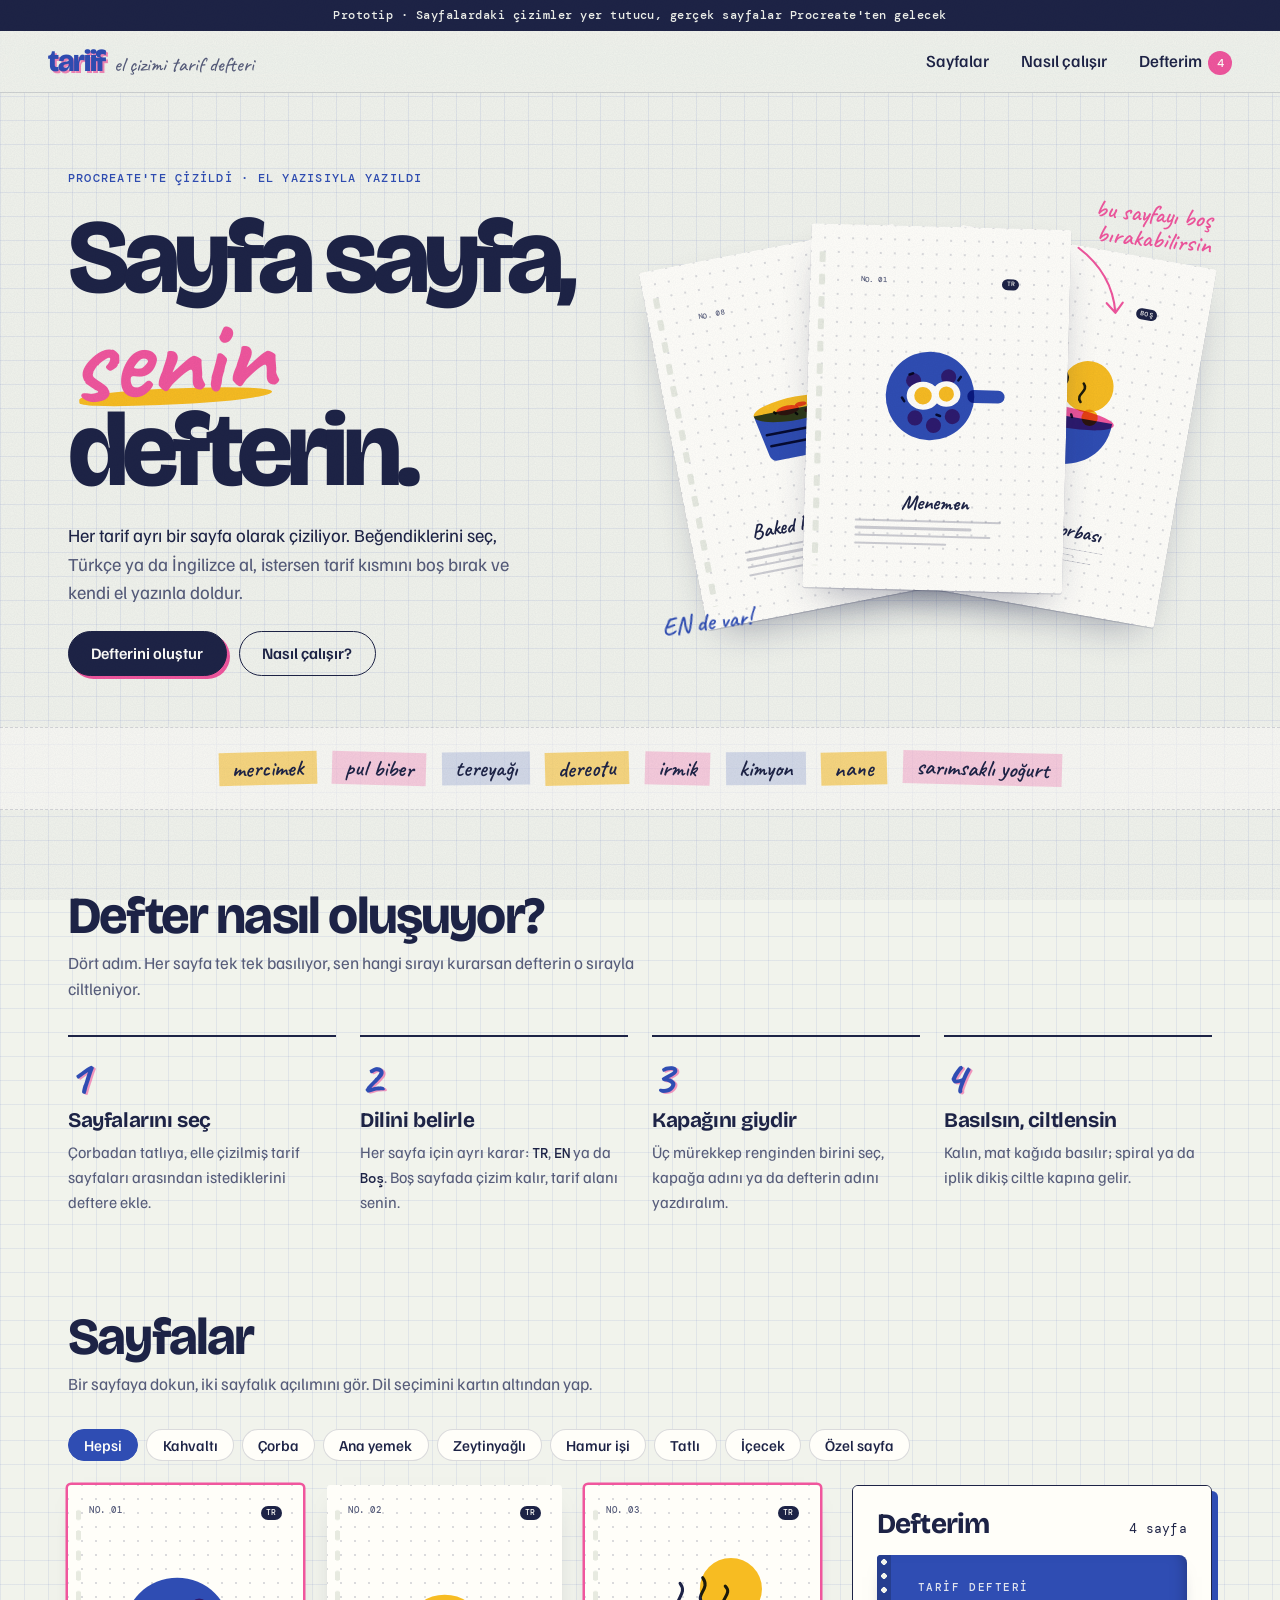
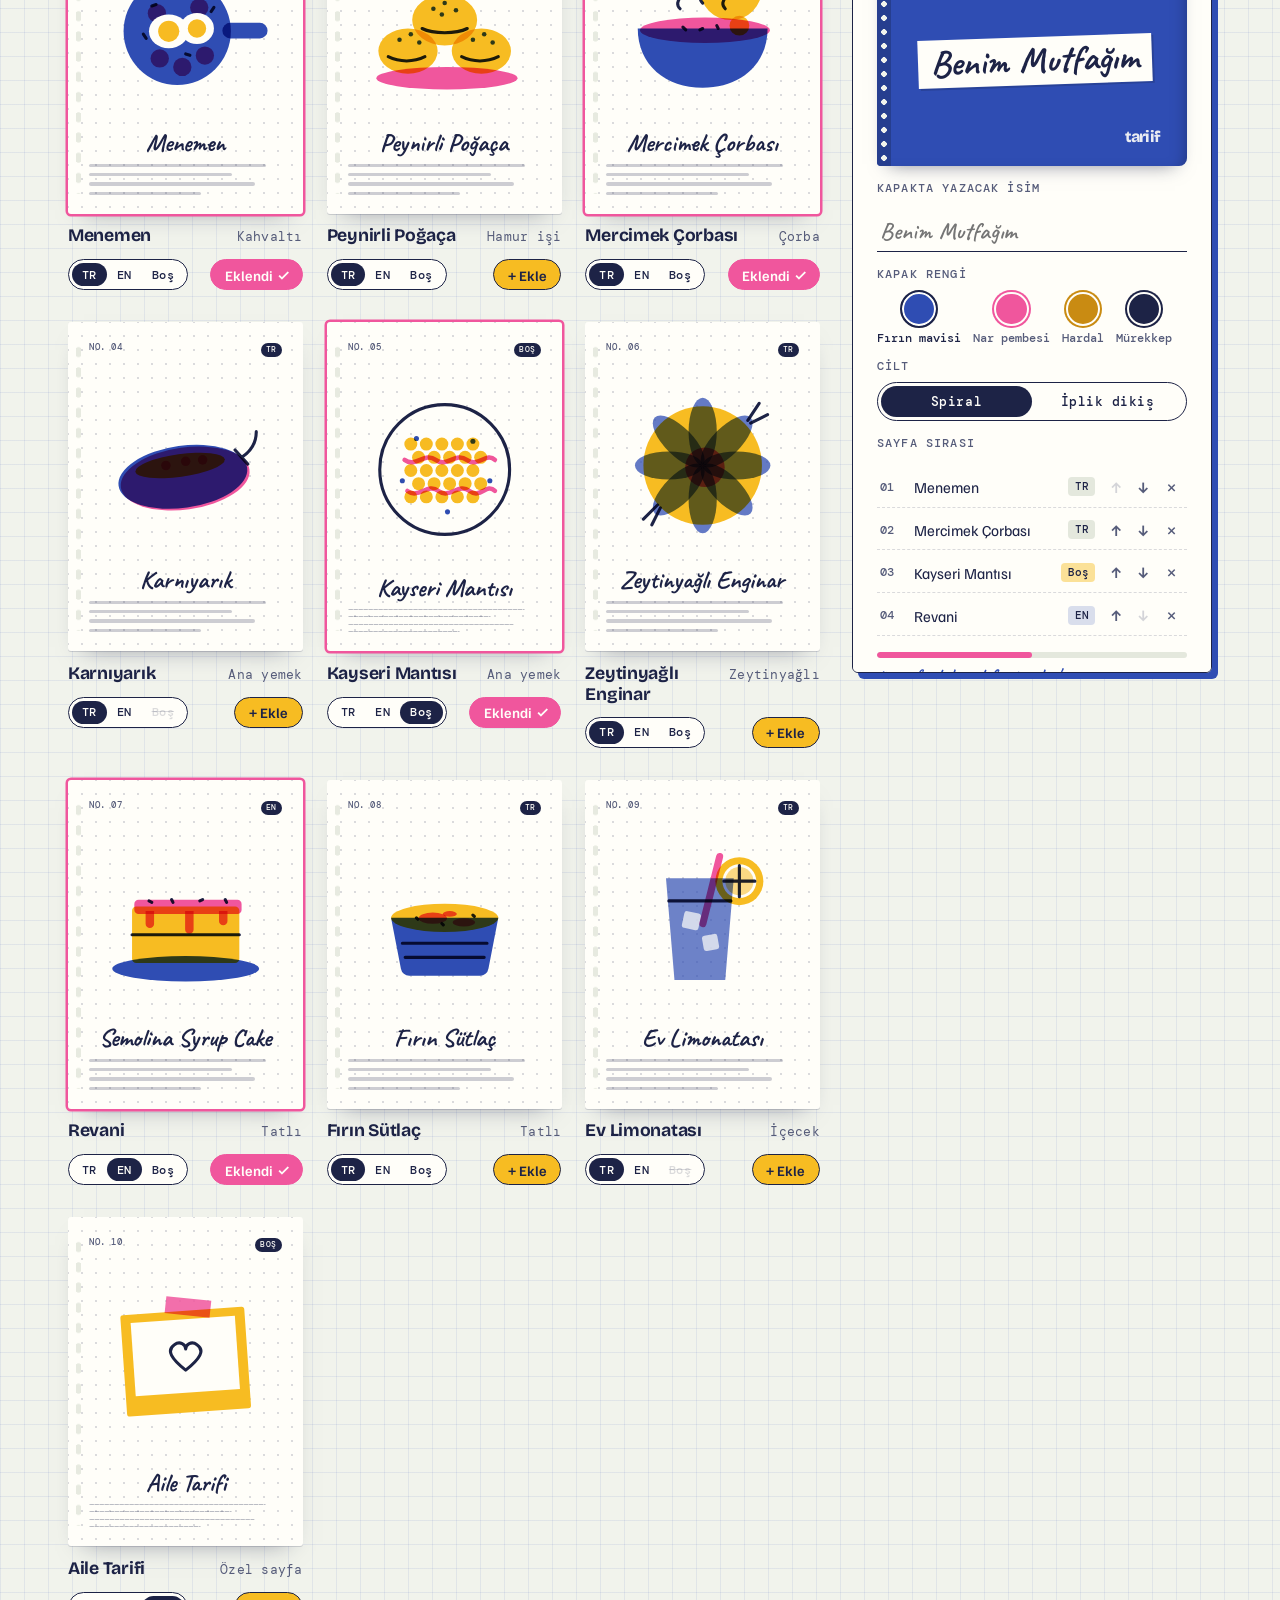
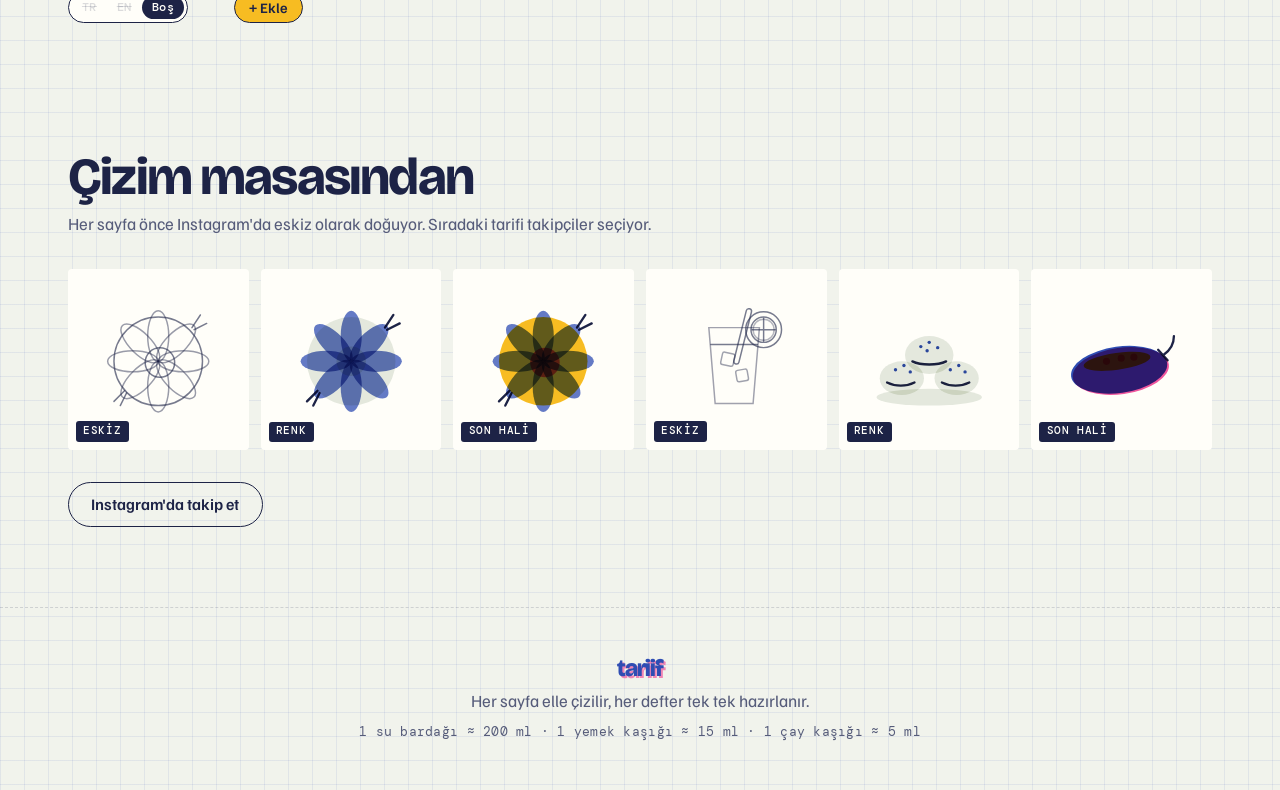
==== index.html @ 7d220b1c "Add tariif recipe journal website prototype Static site with a page catalogue, per-page TR/EN/blank " ====
<!doctype html>
<html lang="tr">
<head>
<meta charset="utf-8">
<meta name="viewport" content="width=device-width, initial-scale=1, viewport-fit=cover">
<title>tariif defter</title>
<meta name="description" content="Elle çizilmiş tarif sayfalarını seç, kendi tarif defterini oluştur.">
<link rel="preconnect" href="https://fonts.googleapis.com">
<link rel="preconnect" href="https://fonts.gstatic.com" crossorigin>
<link rel="stylesheet" href="https://fonts.googleapis.com/css2?family=Bricolage+Grotesque:opsz,wght@12..96,400..800&family=Caveat:wght@400..700&family=DM+Mono:wght@400;500&family=Familjen+Grotesk:wght@400..700&display=swap">
<link rel="stylesheet" href="assets/styles.css">
</head>
<body>

<div class="proto-strip">Prototip · Sayfalardaki çizimler yer tutucu, gerçek sayfalar Procreate'ten gelecek</div>

<header class="top">
  <a class="logo" href="#" aria-label="tariif ana sayfa">
    <span class="logo-word">tariif</span>
    <span class="logo-sub">el çizimi tarif defteri</span>
  </a>
  <nav class="nav" aria-label="Ana menü">
    <a href="#sayfalar">Sayfalar</a>
    <a href="#nasil">Nasıl çalışır</a>
    <a href="#defterim" class="nav-cart">Defterim <span class="count-pill" data-count>0</span></a>
  </nav>
</header>

<main>

  <!-- HERO -->
  <section class="hero">
    <div class="hero-copy">
      <p class="eyebrow">Procreate'te çizildi · el yazısıyla yazıldı</p>
      <h1>Sayfa sayfa,<br><span class="h1-hand">senin</span> defterin.</h1>
      <p class="lede">Her tarif ayrı bir sayfa olarak çiziliyor. Beğendiklerini seç, Türkçe ya da İngilizce al, istersen tarif kısmını boş bırak ve kendi el yazınla doldur.</p>
      <div class="hero-cta">
        <a class="btn btn-ink" href="#sayfalar">Defterini oluştur</a>
        <a class="btn btn-line" href="#nasil">Nasıl çalışır?</a>
      </div>
    </div>

    <div class="hero-stage" aria-hidden="true">
      <div class="fan" id="heroFan"></div>
      <p class="note note-a">bu sayfayı boş<br>bırakabilirsin</p>
      <svg class="arrow arrow-a" viewBox="0 0 90 60"><path d="M4 8c22 2 52 10 74 40m0 0-14-4m14 4 1-14"/></svg>
      <p class="note note-b">EN de var!</p>
    </div>
  </section>

  <!-- STRIP -->
  <div class="tape-row" aria-hidden="true">
    <span>mercimek</span><span>pul biber</span><span>tereyağı</span><span>dereotu</span><span>irmik</span><span>kimyon</span><span>nane</span><span>sarımsaklı yoğurt</span>
  </div>

  <!-- HOW -->
  <section class="how" id="nasil">
    <div class="section-head">
      <h2>Defter nasıl oluşuyor?</h2>
      <p>Dört adım. Her sayfa tek tek basılıyor, sen hangi sırayı kurarsan defterin o sırayla ciltleniyor.</p>
    </div>
    <ol class="steps">
      <li>
        <span class="step-no">1</span>
        <h3>Sayfalarını seç</h3>
        <p>Çorbadan tatlıya, elle çizilmiş tarif sayfaları arasından istediklerini deftere ekle.</p>
      </li>
      <li>
        <span class="step-no">2</span>
        <h3>Dilini belirle</h3>
        <p>Her sayfa için ayrı karar: <b>TR</b>, <b>EN</b> ya da <b>Boş</b>. Boş sayfada çizim kalır, tarif alanı senin.</p>
      </li>
      <li>
        <span class="step-no">3</span>
        <h3>Kapağını giydir</h3>
        <p>Üç mürekkep renginden birini seç, kapağa adını ya da defterin adını yazdıralım.</p>
      </li>
      <li>
        <span class="step-no">4</span>
        <h3>Basılsın, ciltlensin</h3>
        <p>Kalın, mat kağıda basılır; spiral ya da iplik dikiş ciltle kapına gelir.</p>
      </li>
    </ol>
  </section>

  <!-- BUILDER -->
  <section class="builder" id="sayfalar">
    <div class="section-head">
      <h2>Sayfalar</h2>
      <p>Bir sayfaya dokun, iki sayfalık açılımını gör. Dil seçimini kartın altından yap.</p>
    </div>

    <div class="filters" role="toolbar" aria-label="Kategoriler" id="filters"></div>

    <div class="builder-grid">
      <div class="catalog" id="catalog"></div>

      <aside class="book-panel" id="defterim" aria-label="Defterim">
        <div class="panel-head">
          <h2>Defterim</h2>
          <span class="mono" id="pageTally">0 sayfa</span>
        </div>

        <div class="cover-preview" id="coverPreview">
          <div class="cover-binding"></div>
          <div class="cover-face">
            <span class="cover-kicker">tarif defteri</span>
            <span class="cover-name" id="coverName">Benim Mutfağım</span>
            <span class="cover-mark">tariif</span>
          </div>
        </div>

        <div class="field">
          <label for="nameInput">Kapakta yazacak isim</label>
          <input id="nameInput" type="text" maxlength="24" placeholder="Benim Mutfağım" autocomplete="off">
        </div>

        <fieldset class="field">
          <legend>Kapak rengi</legend>
          <div class="swatches" id="coverSwatches"></div>
        </fieldset>

        <fieldset class="field">
          <legend>Cilt</legend>
          <div class="seg seg-wide" id="bindingSeg"></div>
        </fieldset>

        <div class="field">
          <span class="field-label">Sayfa sırası</span>
          <ol class="page-list" id="pageList"></ol>
          <p class="empty" id="emptyList" hidden>Henüz sayfa yok. Soldan bir tarif seçip <b>Ekle</b>'ye bas.</p>
        </div>

        <div class="progress" aria-hidden="true"><span id="progressBar"></span></div>
        <p class="hint" id="minHint"></p>

        <dl class="sum">
          <div><dt>Cilt</dt><dd id="sumBinding">—</dd></div>
          <div><dt>Sayfalar</dt><dd id="sumPages">—</dd></div>
          <div class="sum-total"><dt>Tahmini toplam</dt><dd id="sumTotal">—</dd></div>
        </dl>
        <button class="btn btn-ink btn-block" id="orderBtn" type="button">Siparişi hazırla</button>
        <p class="order-msg" id="orderMsg" role="status"></p>
      </aside>
    </div>
  </section>

  <!-- INSTAGRAM -->
  <section class="studio">
    <div class="section-head">
      <h2>Çizim masasından</h2>
      <p>Her sayfa önce Instagram'da eskiz olarak doğuyor. Sıradaki tarifi takipçiler seçiyor.</p>
    </div>
    <div class="studio-grid" id="studioGrid"></div>
    <a class="btn btn-line" href="https://instagram.com/" target="_blank" rel="noopener">Instagram'da takip et</a>
  </section>

</main>

<footer class="foot">
  <span class="logo-word small">tariif</span>
  <p>Her sayfa elle çizilir, her defter tek tek hazırlanır.</p>
  <p class="mono">1 su bardağı ≈ 200 ml · 1 yemek kaşığı ≈ 15 ml · 1 çay kaşığı ≈ 5 ml</p>
</footer>

<!-- mobile bar -->
<a class="mobile-bar" href="#defterim">
  <span><b data-count>0</b> sayfa · <span id="mobileTotal">₺0</span></span>
  <span>Defterim →</span>
</a>

<!-- spread preview -->
<dialog class="spread-dialog" id="spread" aria-labelledby="spreadTitle">
  <div class="spread-top">
    <div class="seg" id="spreadLang" role="group" aria-label="Sayfa dili"></div>
    <button class="icon-btn" id="closeSpread" type="button" aria-label="Kapat">×</button>
  </div>
  <div class="spread" id="spreadBody"></div>
  <div class="spread-foot">
    <button class="btn btn-ink" id="spreadAdd" type="button">Deftere ekle</button>
  </div>
</dialog>

<script src="assets/app.js"></script>
</body>
</html>
---- assets/styles.css ----
/* Layout: Turkish "kareli defter" graph paper as the ground; risograph inks (blue, pink, yellow) printed slightly off-register on top.
   The site commits to one look on purpose: paper is always paper, so there is no dark theme. */
:root {
  color-scheme: light;

  --paper: #F1F3EC;        /* cool notebook paper */
  --paper-deep: #E4E8DD;
  --sheet: #FFFEF9;        /* the recipe page itself */
  --grid: rgba(47, 77, 179, .085);
  --margin-red: #E8837F;   /* the red margin line of a school notebook */

  --ink: #1D2346;          /* fountain-pen navy, all body text */
  --ink-soft: #565C7A;
  --rule: rgba(29, 35, 70, .16);

  --riso-blue: #2F4DB3;
  --riso-pink: #F0569D;
  --riso-yellow: #F7BC22;

  --f-display: "Bricolage Grotesque", "Familjen Grotesk", system-ui, sans-serif;
  --f-body: "Familjen Grotesk", system-ui, -apple-system, "Segoe UI", sans-serif;
  --f-hand: "Caveat", "Segoe Print", "Bradley Hand", cursive;
  --f-mono: "DM Mono", ui-monospace, "SFMono-Regular", Menlo, monospace;

  --s-1: .25rem; --s-2: .5rem; --s-3: .75rem; --s-4: 1rem; --s-5: 1.5rem; --s-6: 2rem; --s-7: 3rem; --s-8: 5rem;
  --gutter: clamp(16px, 4vw, 48px);
  --maxw: 1240px;
}

*, *::before, *::after { box-sizing: border-box; }

html { scroll-behavior: smooth; scroll-padding-top: 5rem; }

body {
  margin: 0;
  background-color: var(--paper);
  background-image:
    linear-gradient(var(--grid) 1px, transparent 1px),
    linear-gradient(90deg, var(--grid) 1px, transparent 1px);
  background-size: 24px 24px;
  color: var(--ink);
  font: 400 1.0625rem/1.55 var(--f-body);
  -webkit-font-smoothing: antialiased;
  overflow-x: hidden;
}

/* paper grain over everything, very light */
body::after {
  content: "";
  position: fixed; inset: 0;
  pointer-events: none;
  z-index: 100;
  opacity: .22;
  mix-blend-mode: multiply;
  background-image: url("data:image/svg+xml;utf8,<svg xmlns='http://www.w3.org/2000/svg' width='160' height='160'><filter id='n'><feTurbulence type='fractalNoise' baseFrequency='.9' numOctaves='2' stitchTiles='stitch'/><feColorMatrix values='0 0 0 0 .1 0 0 0 0 .12 0 0 0 0 .25 0 0 0 .35 0'/></filter><rect width='100%' height='100%' filter='url(%23n)'/></svg>");
}

img, svg { max-width: 100%; }
a { color: inherit; }
:focus-visible { outline: 2.5px solid var(--riso-pink); outline-offset: 3px; border-radius: 4px; }

.mono { font-family: var(--f-mono); font-size: .8125rem; letter-spacing: .02em; }

/* ---------- prototype strip ---------- */
.proto-strip {
  background: var(--ink);
  color: var(--paper);
  font: 500 .75rem/1.4 var(--f-mono);
  letter-spacing: .04em;
  text-align: center;
  padding: .45rem var(--gutter);
}

/* ---------- header ---------- */
.top {
  position: sticky;
  top: env(safe-area-inset-top, 0px);
  z-index: 20;
  display: flex;
  align-items: center;
  justify-content: space-between;
  gap: var(--s-4);
  padding: .8rem var(--gutter);
  background: color-mix(in srgb, var(--paper) 88%, transparent);
  backdrop-filter: blur(8px);
  border-bottom: 1px solid var(--rule);
}
.logo { display: flex; align-items: baseline; gap: .6rem; text-decoration: none; }
.logo-word {
  font: 800 1.9rem/1 var(--f-display);
  font-variation-settings: "opsz" 96;
  letter-spacing: -.045em;
  color: var(--riso-blue);
  text-shadow: 2px 1.5px 0 color-mix(in srgb, var(--riso-pink) 70%, transparent);
}
.logo-word.small { font-size: 1.5rem; }
.logo-sub { font: 500 1.25rem/1 var(--f-hand); color: var(--ink-soft); }
.nav { display: flex; gap: clamp(.75rem, 2.5vw, 2rem); align-items: center; font-weight: 500; }
.nav a { text-decoration: none; padding-block: .25rem; }
.nav a:hover { text-decoration: underline wavy var(--riso-pink) 1.5px; text-underline-offset: 6px; }
.count-pill {
  display: inline-grid; place-items: center;
  min-width: 1.5rem; height: 1.5rem; padding: 0 .35rem;
  border-radius: 999px;
  background: var(--riso-pink); color: var(--sheet);
  font: 500 .75rem/1 var(--f-mono);
  margin-left: .2rem;
}

/* ---------- shared ---------- */
main > section { max-width: var(--maxw); margin-inline: auto; padding-inline: var(--gutter); }

.eyebrow {
  font: 500 .78rem/1.3 var(--f-mono);
  letter-spacing: .1em;
  text-transform: uppercase;
  color: var(--riso-blue);
  margin: 0;
}

.section-head { display: grid; gap: var(--s-2); margin-bottom: var(--s-6); max-width: 60ch; }
.section-head h2 {
  margin: 0;
  font: 750 clamp(2rem, 4.4vw, 3.25rem)/1 var(--f-display);
  font-variation-settings: "opsz" 72;
  letter-spacing: -.035em;
  text-wrap: balance;
}
.section-head p { margin: 0; color: var(--ink-soft); }

.btn {
  display: inline-flex; align-items: center; justify-content: center; gap: .5rem;
  padding: .85rem 1.4rem;
  border-radius: 999px;
  border: 1.5px solid var(--ink);
  font: 600 1rem/1 var(--f-body);
  text-decoration: none;
  cursor: pointer;
  transition: transform .15s ease, box-shadow .15s ease, background .15s ease;
}
.btn-ink { background: var(--ink); color: var(--sheet); box-shadow: 3px 3px 0 var(--riso-pink); }
.btn-ink:hover { transform: translate(-1px, -1px); box-shadow: 5px 5px 0 var(--riso-pink); }
.btn-ink:active { transform: translate(2px, 2px); box-shadow: 1px 1px 0 var(--riso-pink); }
.btn-line { background: transparent; color: var(--ink); }
.btn-line:hover { background: var(--sheet); }
.btn-block { width: 100%; }
.btn[disabled] { opacity: .4; cursor: not-allowed; box-shadow: none; transform: none; }

/* ---------- hero ---------- */
.hero {
  display: grid;
  grid-template-columns: minmax(0, 1fr) minmax(0, 1.05fr);
  align-items: center;
  gap: var(--s-7);
  padding-block: clamp(2.5rem, 6vw, 5rem) clamp(2rem, 4vw, 3.5rem);
}
.hero-copy { display: grid; gap: var(--s-5); min-width: 0; }
.hero h1 {
  margin: 0;
  font: 800 clamp(3rem, 8.2vw, 6.6rem)/.9 var(--f-display);
  font-variation-settings: "opsz" 96;
  letter-spacing: -.055em;
  text-wrap: balance;
}
.h1-hand {
  font: 700 1.12em/0.8 var(--f-hand);
  letter-spacing: -.01em;
  color: var(--riso-pink);
  display: inline-block;
  transform: rotate(-4deg) translateY(.04em);
  position: relative;
}
.h1-hand::after { /* hand-drawn underline */
  content: "";
  position: absolute; left: 4%; right: 2%; bottom: -.02em; height: .14em;
  background: var(--riso-yellow);
  border-radius: 50% 40% 60% 30%;
  z-index: -1;
  transform: rotate(2deg);
}
.lede { margin: 0; font-size: 1.15rem; max-width: 46ch; color: var(--ink-soft); }
.lede::first-line { color: var(--ink); }
.hero-cta { display: flex; flex-wrap: wrap; gap: var(--s-3); }

.hero-stage { position: relative; min-height: 460px; min-width: 0; }
.fan { position: absolute; inset: 0; }
.fan .page {
  position: absolute;
  width: min(260px, 52%);
  left: 50%; top: 50%;
  transform-origin: 50% 110%;
  transition: transform .6s cubic-bezier(.2, .8, .2, 1);
  box-shadow: 0 1px 0 var(--rule), 0 18px 40px -18px rgba(29, 35, 70, .45);
}
.fan .page:nth-child(1) { transform: translate(-50%, -50%) translateX(-34%) rotate(-11deg); }
.fan .page:nth-child(2) { transform: translate(-50%, -50%) translateY(-4%) rotate(1.5deg); z-index: 2; }
.fan .page:nth-child(3) { transform: translate(-50%, -50%) translateX(34%) rotate(10deg); z-index: 1; }
.hero-stage:hover .fan .page:nth-child(1) { transform: translate(-50%, -50%) translateX(-46%) rotate(-15deg); }
.hero-stage:hover .fan .page:nth-child(3) { transform: translate(-50%, -50%) translateX(46%) rotate(14deg); }

.note {
  position: absolute;
  margin: 0;
  font: 600 1.55rem/1 var(--f-hand);
  color: var(--riso-pink);
  z-index: 3;
}
.note-a { right: 0; top: 2%; transform: rotate(6deg); text-align: right; }
.note-b { left: 2%; bottom: 4%; transform: rotate(-7deg); color: var(--riso-blue); }
.arrow { position: absolute; width: 80px; right: 13%; top: 14%; z-index: 3; transform: rotate(32deg); }
.arrow path { fill: none; stroke: var(--riso-pink); stroke-width: 2.4; stroke-linecap: round; stroke-linejoin: round; }

/* ---------- tape row ---------- */
.tape-row {
  display: flex; flex-wrap: wrap; justify-content: center; gap: .6rem 1rem;
  padding: var(--s-5) var(--gutter);
  border-block: 1.5px dashed var(--rule);
  background: color-mix(in srgb, var(--sheet) 55%, transparent);
}
.tape-row span {
  font: 600 1.45rem/1 var(--f-hand);
  padding: .3rem .8rem;
  background: color-mix(in srgb, var(--riso-yellow) 55%, transparent);
  transform: rotate(var(--r, -1.5deg));
}
.tape-row span:nth-child(3n+2) { --r: 1.5deg; background: color-mix(in srgb, var(--riso-pink) 28%, transparent); }
.tape-row span:nth-child(3n) { --r: -.5deg; background: color-mix(in srgb, var(--riso-blue) 18%, transparent); }

/* ---------- how ---------- */
.how { padding-block: var(--s-8) var(--s-7); }
.steps {
  list-style: none; margin: 0; padding: 0;
  display: grid; grid-template-columns: repeat(4, minmax(0, 1fr));
  gap: var(--s-5);
  counter-reset: none;
}
.steps li { display: grid; gap: var(--s-2); align-content: start; padding-top: var(--s-4); border-top: 2px solid var(--ink); }
.steps h3 { margin: 0; font: 700 1.3rem/1.15 var(--f-display); letter-spacing: -.02em; }
.steps p { margin: 0; color: var(--ink-soft); font-size: 1rem; }
.steps b { font-family: var(--f-mono); font-weight: 500; font-size: .85em; color: var(--ink); }
.step-no {
  font: 700 3rem/1 var(--f-hand);
  color: var(--riso-blue);
  text-shadow: 2px 1px 0 color-mix(in srgb, var(--riso-pink) 60%, transparent);
}

/* ---------- builder ---------- */
.builder { padding-block: var(--s-7) var(--s-8); }
.filters { display: flex; flex-wrap: wrap; gap: var(--s-2); margin-bottom: var(--s-5); }
.chip {
  border: 1.5px solid var(--rule);
  background: var(--sheet);
  color: var(--ink);
  border-radius: 999px;
  padding: .45rem .95rem;
  font: 500 .95rem/1 var(--f-body);
  cursor: pointer;
}
.chip:hover { border-color: var(--ink); }
.chip[aria-pressed="true"] { background: var(--riso-blue); border-color: var(--riso-blue); color: var(--sheet); }

.builder-grid {
  display: grid;
  grid-template-columns: minmax(0, 1fr) minmax(300px, 360px);
  gap: var(--s-6);
  align-items: start;
}
.catalog {
  display: grid;
  grid-template-columns: repeat(auto-fill, minmax(200px, 1fr));
  gap: var(--s-6) var(--s-5);
  min-width: 0;
}

.card { display: grid; gap: var(--s-3); align-content: start; min-width: 0; }
.card-page {
  all: unset;
  cursor: zoom-in;
  display: block;
  transition: transform .25s ease;
}
.card-page:hover { transform: translateY(-4px) rotate(-.8deg); }
.card-page:focus-visible { outline: 2.5px solid var(--riso-pink); outline-offset: 4px; }
.card-page .page { box-shadow: 0 1px 0 var(--rule), 0 12px 24px -16px rgba(29, 35, 70, .5); }
.card.is-in .card-page .page { box-shadow: 0 0 0 2.5px var(--riso-pink), 0 12px 24px -16px rgba(29, 35, 70, .5); }
.card-meta { display: flex; justify-content: space-between; align-items: baseline; gap: var(--s-2); }
.card-meta h3 { margin: 0; font: 700 1.1rem/1.2 var(--f-display); letter-spacing: -.015em; }
.card-meta .mono { color: var(--ink-soft); flex-shrink: 0; }
.card-actions { display: flex; gap: var(--s-2); align-items: center; }

/* segmented control (TR / EN / Boş) */
.seg {
  display: inline-flex;
  padding: 3px;
  border: 1.5px solid var(--ink);
  border-radius: 999px;
  background: var(--sheet);
}
.seg button {
  all: unset;
  cursor: pointer;
  padding: .32rem .62rem;
  border-radius: 999px;
  font: 500 .78rem/1 var(--f-mono);
  letter-spacing: .04em;
  color: var(--ink);
}
.seg button:hover { background: var(--paper-deep); }
.seg button[aria-pressed="true"] { background: var(--ink); color: var(--sheet); }
.seg button[disabled] { color: var(--rule); cursor: not-allowed; text-decoration: line-through; background: none; }
.seg button:focus-visible { outline: 2px solid var(--riso-pink); outline-offset: 1px; }
.seg-wide { display: flex; }
.seg-wide button { flex: 1; text-align: center; padding-block: .55rem; font-size: .82rem; }

.add-btn {
  all: unset;
  cursor: pointer;
  margin-left: auto;
  padding: .45rem .85rem;
  border-radius: 999px;
  border: 1.5px solid var(--ink);
  font: 600 .9rem/1 var(--f-body);
  background: var(--riso-yellow);
  white-space: nowrap;
}
.add-btn:hover { box-shadow: 2px 2px 0 var(--ink); transform: translate(-1px, -1px); }
.add-btn[aria-pressed="true"] { background: var(--riso-pink); color: var(--sheet); border-color: var(--riso-pink); }
.add-btn:focus-visible { outline: 2px solid var(--riso-blue); outline-offset: 2px; }

/* ---------- the recipe page (thumb + spread share this) ---------- */
.page {
  position: relative;
  aspect-ratio: 5 / 7;
  max-width: 100%;
  background-color: var(--sheet);
  background-image: radial-gradient(var(--rule) 1px, transparent 1.2px);
  background-size: 14px 14px;
  background-position: 7px 7px;
  border-radius: 3px;
  overflow: hidden;
  display: grid;
  grid-template-rows: auto 1fr auto;
  padding: 9% 9% 8%;
  container-type: inline-size;
}
.page::before { /* hole punches / binding edge */
  content: "";
  position: absolute; left: 3.5%; top: 6%; bottom: 6%; width: 2.2%;
  background: radial-gradient(circle, var(--paper-deep) 45%, transparent 50%) 0 0 / 100% 7% repeat-y;
  opacity: .9;
}
.page-no {
  display: flex; justify-content: space-between;
  font: 500 4.6cqi/1 var(--f-mono);
  letter-spacing: .06em;
  color: var(--ink-soft);
  text-transform: uppercase;
}
.page-art { display: grid; place-items: center; padding: 4% 6%; }
.page-art svg { width: 100%; height: auto; }
.page-title {
  font: 700 13cqi/.9 var(--f-hand);
  text-align: center;
  color: var(--ink);
  text-wrap: balance;
}
.page-title small {
  display: block;
  margin-top: 2.5cqi;
  font: 500 4.2cqi/1 var(--f-mono);
  letter-spacing: .08em;
  text-transform: uppercase;
  color: var(--riso-blue);
}
.page-lines { display: grid; gap: 3.2cqi; margin-top: 5cqi; }
.page-lines i { display: block; height: 1.6cqi; border-radius: 9px; background: color-mix(in srgb, var(--ink) 22%, transparent); }
.page-lines.blank i { height: 0; background: none; border-bottom: 1.2px dashed color-mix(in srgb, var(--ink) 30%, transparent); }
.page-badge {
  font: 500 4cqi/1 var(--f-mono);
  padding: 1.6cqi 2.6cqi;
  border-radius: 999px;
  background: var(--ink); color: var(--sheet);
  letter-spacing: .06em;
}

/* risograph art: every ink multiplies, the pink plate is off-register */
.art { isolation: isolate; overflow: visible; }
.art * { mix-blend-mode: multiply; }
.art .b { fill: var(--riso-blue); }
.art .p { fill: var(--riso-pink); }
.art .y { fill: var(--riso-yellow); }
.art .w { fill: var(--sheet); mix-blend-mode: normal; }
.art .ln { fill: none; stroke: var(--ink); stroke-width: 2.2; stroke-linecap: round; stroke-linejoin: round; }
.art .pl { fill: none; stroke: var(--riso-pink); stroke-width: 3.2; stroke-linecap: round; }
.art .ln-b { fill: none; stroke: var(--riso-blue); stroke-width: 2.4; stroke-linecap: round; stroke-dasharray: 4 5; }
.art .plate-p { transform: translate(1.6px, 1.2px); }

/* ---------- book panel ---------- */
.book-panel {
  position: sticky;
  top: calc(env(safe-area-inset-top, 0px) + 5.5rem);
  display: flex;
  flex-direction: column;
  gap: var(--s-4);
  padding: var(--s-5);
  background: var(--sheet);
  border: 1.5px solid var(--ink);
  border-radius: 6px;
  box-shadow: 6px 6px 0 var(--riso-blue);
  max-height: calc(100vh - 7rem);
  overflow: auto;
  min-width: 0;
}
.book-panel > * { flex-shrink: 0; }
.panel-head { display: flex; justify-content: space-between; align-items: baseline; }
.panel-head h2 { margin: 0; font: 750 1.75rem/1 var(--f-display); letter-spacing: -.03em; }

.cover-preview {
  --cover: var(--riso-blue);
  display: grid;
  grid-template-columns: 14px 1fr;
  aspect-ratio: 5 / 3.4;
  max-width: 100%;
  border-radius: 4px 8px 8px 4px;
  overflow: hidden;
  background: var(--cover);
  box-shadow: inset -10px 0 18px -14px rgba(0, 0, 0, .5), 0 10px 18px -12px rgba(29, 35, 70, .6);
  transition: background .3s ease;
}
.cover-binding {
  background:
    radial-gradient(circle at 50% 50%, var(--paper) 2.6px, transparent 3px) 50% 0 / 100% 14px repeat-y,
    color-mix(in srgb, var(--cover) 80%, #000);
}
.cover-preview[data-binding="dikis"] .cover-binding {
  background:
    linear-gradient(var(--paper) 0 0) 50% 4px / 1.5px 8px repeat-y,
    color-mix(in srgb, var(--cover) 80%, #000);
}
.cover-face { display: grid; align-content: space-between; justify-items: start; padding: 9% 9% 7%; color: var(--sheet); min-width: 0; }
.cover-kicker { font: 500 .7rem/1 var(--f-mono); letter-spacing: .14em; text-transform: uppercase; opacity: .85; }
.cover-name {
  font: 700 clamp(1.8rem, 3vw, 2.3rem)/.95 var(--f-hand);
  max-width: 100%;
  overflow-wrap: anywhere;
  padding: .15em .35em .2em;
  background: var(--sheet);
  color: var(--ink);
  transform: rotate(-2deg);
  box-shadow: 2px 2px 0 rgba(0, 0, 0, .15);
}
.cover-mark { font: 800 1rem/1 var(--f-display); letter-spacing: -.04em; opacity: .9; justify-self: end; }

.field { display: grid; gap: var(--s-2); border: 0; margin: 0; padding: 0; min-width: 0; }
.field label, .field legend, .field-label {
  font: 500 .72rem/1.2 var(--f-mono);
  letter-spacing: .1em;
  text-transform: uppercase;
  color: var(--ink-soft);
  padding: 0;
  margin-bottom: var(--s-2);
}
.field input[type="text"] {
  font: 600 1.5rem/1.1 var(--f-hand);
  color: var(--ink);
  padding: .4rem .2rem;
  border: 0;
  border-bottom: 1.5px solid var(--ink);
  background: transparent;
  width: 100%;
}
.field input[type="text"]:focus { outline: none; border-bottom-color: var(--riso-pink); background: color-mix(in srgb, var(--riso-yellow) 18%, transparent); }

.swatches { display: flex; gap: var(--s-3); flex-wrap: wrap; }
.swatch {
  all: unset;
  cursor: pointer;
  display: grid; justify-items: center; gap: .3rem;
  font: 500 .72rem/1 var(--f-mono);
  color: var(--ink-soft);
}
.swatch span {
  width: 2.4rem; height: 2.4rem; border-radius: 50%;
  background: var(--c);
  box-shadow: inset 0 0 0 2px var(--sheet);
  border: 2px solid transparent;
}
.swatch[aria-pressed="true"] span { border-color: var(--ink); }
.swatch[aria-pressed="true"] { color: var(--ink); }
.swatch:focus-visible span { outline: 2px solid var(--riso-pink); outline-offset: 2px; }

.page-list { list-style: none; margin: 0; padding: 0; display: grid; gap: 2px; counter-reset: pg; }
.page-list li {
  counter-increment: pg;
  display: grid;
  grid-template-columns: 1.6rem minmax(0, 1fr) auto auto;
  align-items: center;
  gap: var(--s-2);
  padding: .45rem .2rem;
  border-bottom: 1px dashed var(--rule);
  font-size: .95rem;
}
.page-list li::before { content: counter(pg, decimal-leading-zero); font: 500 .75rem/1 var(--f-mono); color: var(--ink-soft); }
.page-list .pl-name { overflow: hidden; text-overflow: ellipsis; white-space: nowrap; }
.page-list .pl-lang { font: 500 .7rem/1 var(--f-mono); padding: .25rem .4rem; border-radius: 4px; background: var(--paper-deep); }
.page-list .pl-lang[data-l="blank"] { background: color-mix(in srgb, var(--riso-yellow) 45%, transparent); }
.page-list .pl-lang[data-l="en"] { background: color-mix(in srgb, var(--riso-blue) 18%, transparent); }
.pl-tools { display: flex; gap: 2px; }
.icon-btn {
  all: unset;
  cursor: pointer;
  width: 1.6rem; height: 1.6rem;
  display: grid; place-items: center;
  border-radius: 50%;
  font: 500 1rem/1 var(--f-body);
  color: var(--ink-soft);
}
.icon-btn:hover { background: var(--paper-deep); color: var(--ink); }
.icon-btn:focus-visible { outline: 2px solid var(--riso-pink); }
.icon-btn[disabled] { opacity: .25; cursor: default; background: none; }
.empty { margin: 0; color: var(--ink-soft); font-size: .95rem; }

.progress { height: 6px; border-radius: 9px; background: var(--paper-deep); overflow: hidden; }
.progress span { display: block; height: 100%; width: 0; background: var(--riso-pink); border-radius: 9px; transition: width .3s ease; }
.hint { margin: calc(var(--s-2) * -1) 0 0; font: 600 1.2rem/1.1 var(--f-hand); color: var(--riso-blue); }

.sum { margin: 0; display: grid; gap: var(--s-1); font-variant-numeric: tabular-nums; }
.sum div { display: flex; justify-content: space-between; gap: var(--s-3); font-size: .95rem; }
.sum dt { color: var(--ink-soft); }
.sum dd { margin: 0; font-family: var(--f-mono); font-size: .9rem; }
.sum-total { padding-top: var(--s-2); margin-top: var(--s-1); border-top: 1.5px solid var(--ink); }
.sum-total dt { color: var(--ink); font-weight: 600; }
.sum-total dd { font-size: 1.15rem; font-weight: 500; }
.order-msg { margin: 0; font-size: .92rem; color: var(--ink-soft); }
.order-msg:empty { display: none; }

/* ---------- studio (instagram) ---------- */
.studio { padding-block: var(--s-7) var(--s-8); display: grid; justify-items: start; }
.studio-grid {
  display: grid;
  grid-template-columns: repeat(6, minmax(0, 1fr));
  gap: var(--s-3);
  width: 100%;
  margin-bottom: var(--s-6);
}
.post {
  position: relative;
  aspect-ratio: 1;
  max-width: 100%;
  background: var(--sheet);
  border-radius: 4px;
  overflow: hidden;
  display: grid; place-items: center;
}
.post svg { width: 70%; }
.post.sketch .art * { fill: none !important; stroke: color-mix(in srgb, var(--ink) 60%, transparent); stroke-width: 1.4; mix-blend-mode: normal; stroke-dasharray: none; }
.post.flat .art .plate-p { transform: none; }
.post.flat .art .p, .post.flat .art .y { fill: var(--paper-deep); }
.post-tag {
  position: absolute; left: 8px; bottom: 8px;
  font: 500 .66rem/1 var(--f-mono);
  letter-spacing: .06em;
  text-transform: uppercase;
  padding: .3rem .45rem;
  background: var(--ink); color: var(--sheet);
  border-radius: 3px;
}

/* ---------- footer ---------- */
.foot {
  display: grid; gap: var(--s-2); justify-items: center; text-align: center;
  padding: var(--s-7) var(--gutter) calc(var(--s-7) + env(safe-area-inset-bottom, 0px));
  border-top: 1.5px dashed var(--rule);
  color: var(--ink-soft);
}
.foot p { margin: 0; }

/* ---------- mobile bar ---------- */
.mobile-bar {
  display: none;
  position: fixed; left: 0; right: 0; bottom: 0; z-index: 30;
  justify-content: space-between; align-items: center;
  padding: .9rem var(--gutter) calc(.9rem + env(safe-area-inset-bottom, 0px));
  background: var(--ink); color: var(--sheet);
  text-decoration: none;
  font-weight: 600;
}

/* ---------- spread dialog ---------- */
.spread-dialog {
  width: min(1000px, calc(100vw - 32px));
  max-height: calc(100vh - 32px);
  border: 0;
  padding: var(--s-5);
  border-radius: 10px;
  background: var(--paper);
  color: var(--ink);
  box-shadow: 0 30px 80px -20px rgba(29, 35, 70, .6);
}
.spread-dialog::backdrop { background: rgba(29, 35, 70, .55); backdrop-filter: blur(3px); }
.spread-dialog[open] { animation: lift .35s cubic-bezier(.2, .8, .2, 1); }
@keyframes lift { from { transform: translateY(16px) rotate(-.6deg); opacity: .4; } }
.spread-top { display: flex; justify-content: space-between; align-items: center; margin-bottom: var(--s-4); }
.spread-top .icon-btn { font-size: 1.6rem; width: 2.4rem; height: 2.4rem; }
.spread {
  display: grid;
  grid-template-columns: repeat(2, minmax(0, 1fr));
  box-shadow: 0 20px 40px -24px rgba(29, 35, 70, .6);
  border-radius: 4px;
  overflow: hidden;
}
.spread .page { border-radius: 0; aspect-ratio: auto; min-height: 560px; }
.spread .page + .page { box-shadow: inset 14px 0 18px -16px rgba(29, 35, 70, .35); }
.spread .page-left .page-art { padding: 2% 8%; }
.page-right { grid-template-rows: 1fr auto; gap: 4cqi; padding-left: 10%; }
.page-right::before { display: none; }
.hand-h { margin: 0 0 2cqi; font: 700 8cqi/1 var(--f-hand); color: var(--riso-blue); }
.hand-list { margin: 0; padding: 0 0 0 1.1em; font: 500 5.6cqi/1.3 var(--f-hand); color: var(--ink); }
.hand-list li { padding-left: .1em; }
.hand-list li::marker { color: var(--riso-pink); }
ul.hand-list { list-style: "–  "; }
.recipe-body { display: grid; gap: 5cqi; align-content: start; }
.meta-row { display: flex; gap: 4cqi; font: 500 3.6cqi/1 var(--f-mono); color: var(--ink-soft); letter-spacing: .04em; text-transform: uppercase; }
.measure-note { font: 500 3.4cqi/1.3 var(--f-mono); color: var(--ink-soft); border-top: 1px dashed var(--rule); padding-top: 3cqi; }
.write-lines { display: grid; gap: 7.2cqi; }
.write-lines i { display: block; border-bottom: 1.4px dashed color-mix(in srgb, var(--ink) 30%, transparent); height: 0; }
.write-prompt { font: 600 6cqi/1 var(--f-hand); color: var(--riso-pink); transform: rotate(-2deg); }
.photo-slot {
  border: 2px dashed color-mix(in srgb, var(--ink) 30%, transparent);
  border-radius: 4px;
  aspect-ratio: 4 / 3;
  display: grid; place-items: center;
  font: 600 6cqi/1.1 var(--f-hand); color: var(--ink-soft); text-align: center;
  padding: 6cqi;
}
.spread-foot { display: flex; justify-content: flex-end; margin-top: var(--s-4); }

/* ---------- responsive ---------- */
@media (max-width: 1000px) {
  .hero { grid-template-columns: minmax(0, 1fr); gap: var(--s-5); }
  .hero-stage { min-height: 400px; }
  .steps { grid-template-columns: repeat(2, minmax(0, 1fr)); }
  .builder-grid { grid-template-columns: minmax(0, 1fr); }
  .book-panel { position: static; max-height: none; }
  .studio-grid { grid-template-columns: repeat(3, minmax(0, 1fr)); }
  .mobile-bar { display: flex; }
  .foot { padding-bottom: calc(var(--s-8) + 2rem + env(safe-area-inset-bottom, 0px)); }
}
@media (max-width: 640px) {
  body { font-size: 1rem; }
  .logo-sub { display: none; }
  .nav a:not(.nav-cart) { display: none; }
  .hero-stage { min-height: 330px; }
  .fan .page { width: 46%; }
  .note { font-size: 1.25rem; }
  .arrow { display: none; }
  .steps { grid-template-columns: minmax(0, 1fr); }
  .catalog { grid-template-columns: repeat(2, minmax(0, 1fr)); gap: var(--s-5) var(--s-3); }
  .card-actions { flex-wrap: wrap; }
  .add-btn { margin-left: 0; }
  .card-meta { flex-direction: column; gap: .2rem; }
  .spread-dialog { padding: var(--s-3); }
  .spread { grid-template-columns: minmax(0, 1fr); }
  .spread .page { min-height: 0; aspect-ratio: 5 / 7; }
  .spread .page + .page { box-shadow: inset 0 14px 18px -16px rgba(29, 35, 70, .35); }
}
@media (max-width: 340px) {
  .catalog { grid-template-columns: minmax(0, 1fr); }
}

@media (prefers-reduced-motion: reduce) {
  *, *::before, *::after { transition: none !important; animation: none !important; }
  html { scroll-behavior: auto; }
}
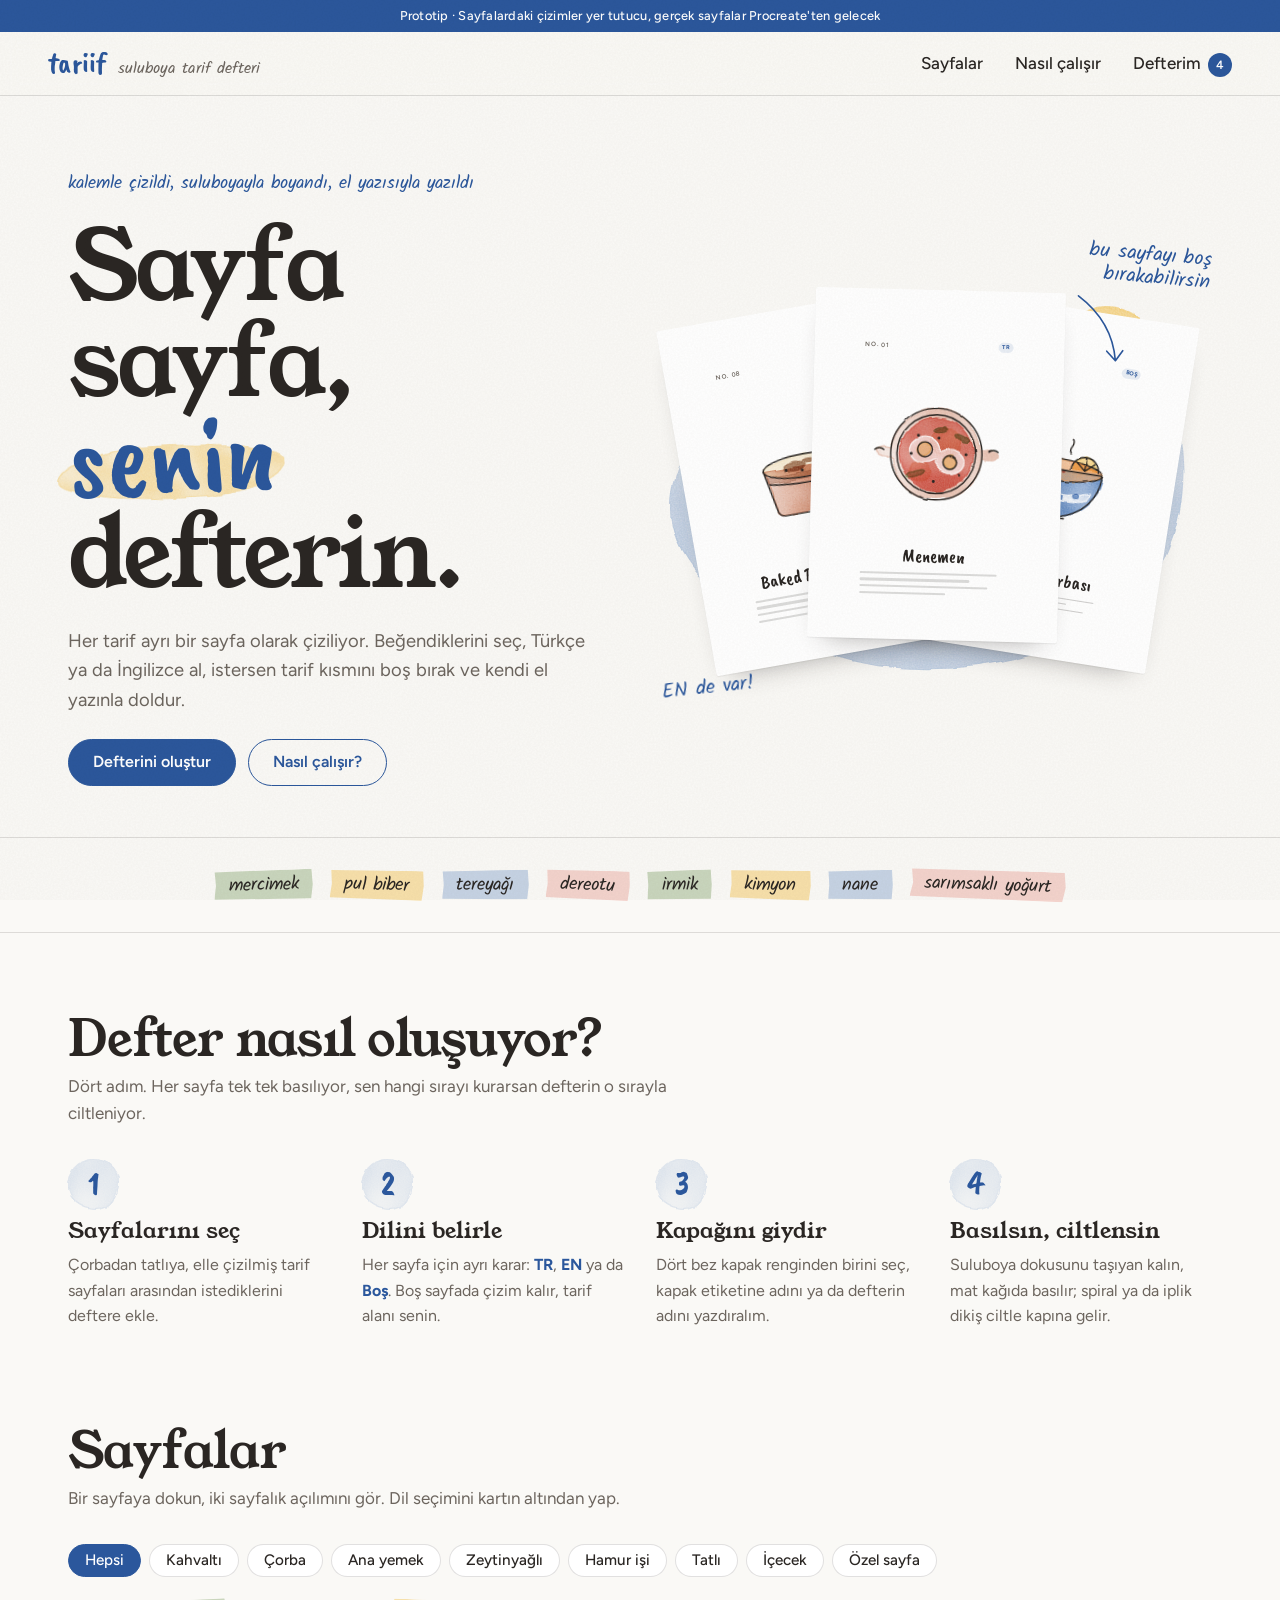
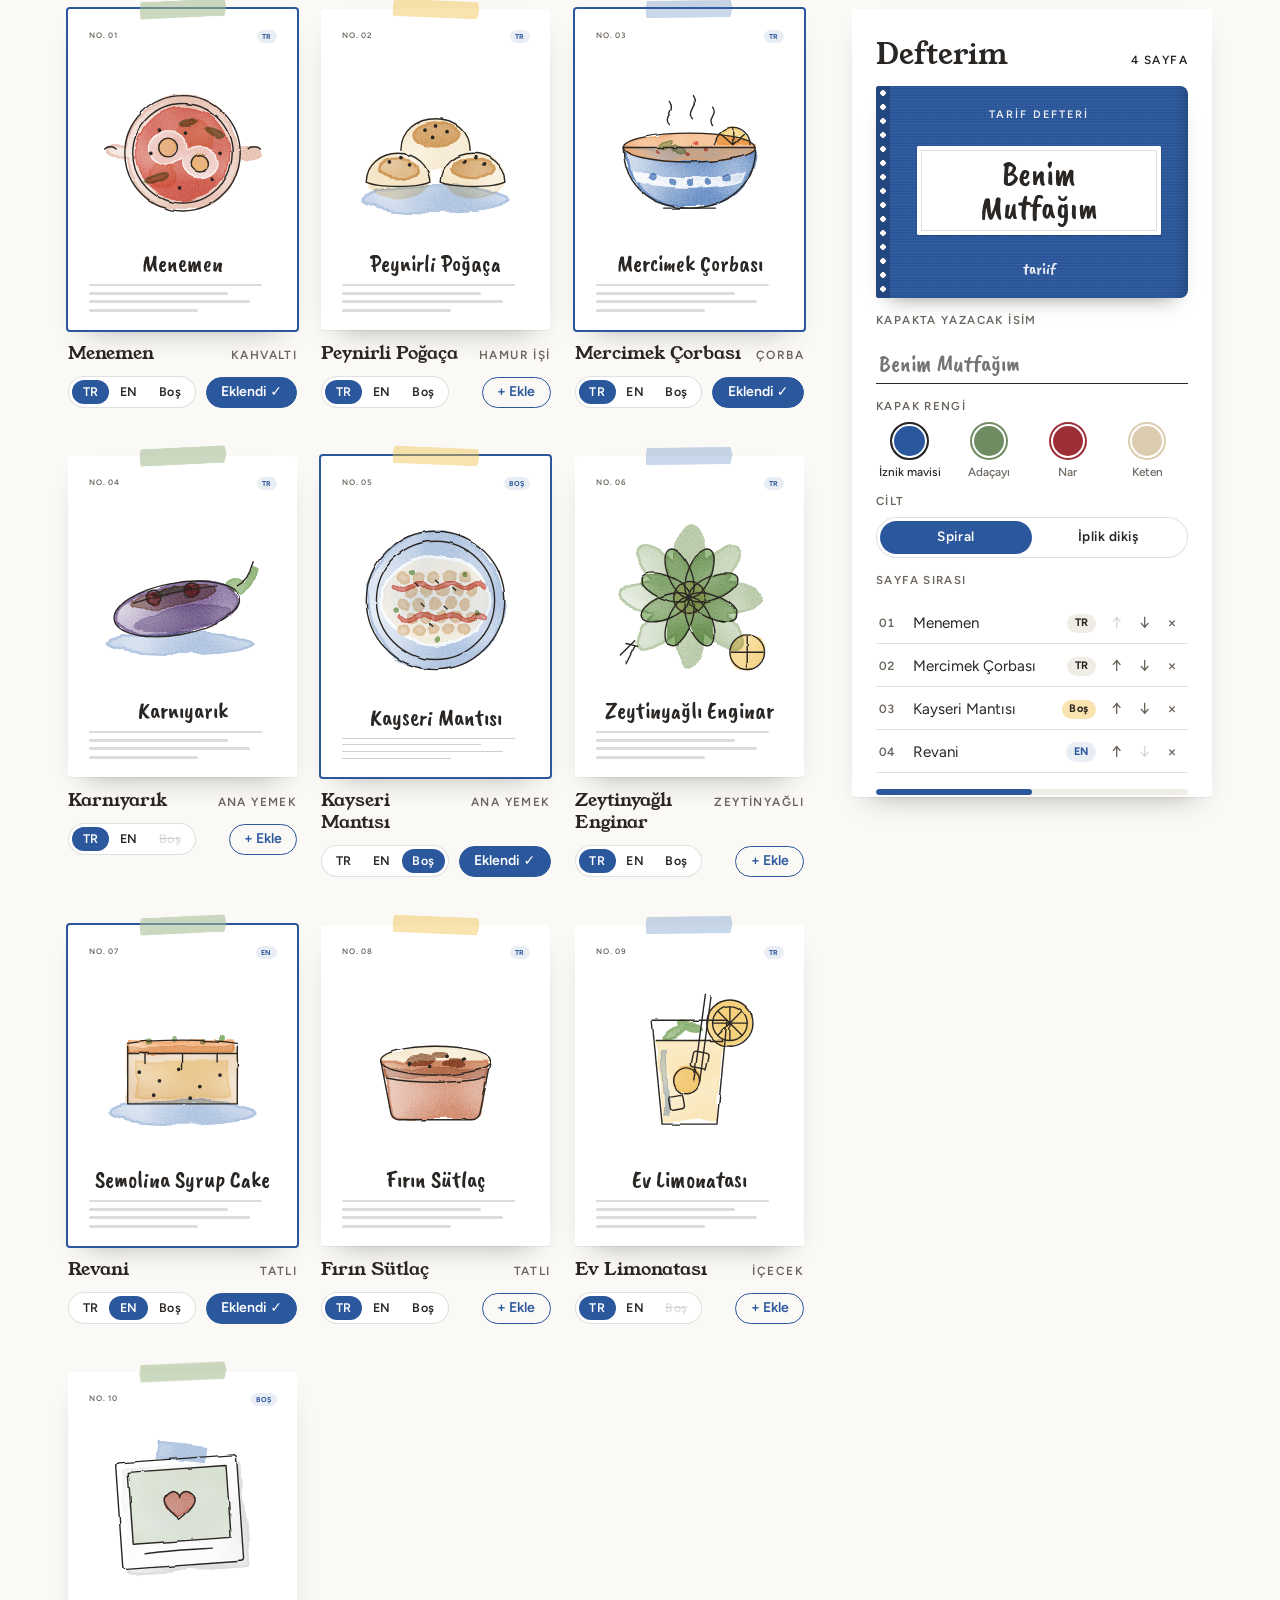
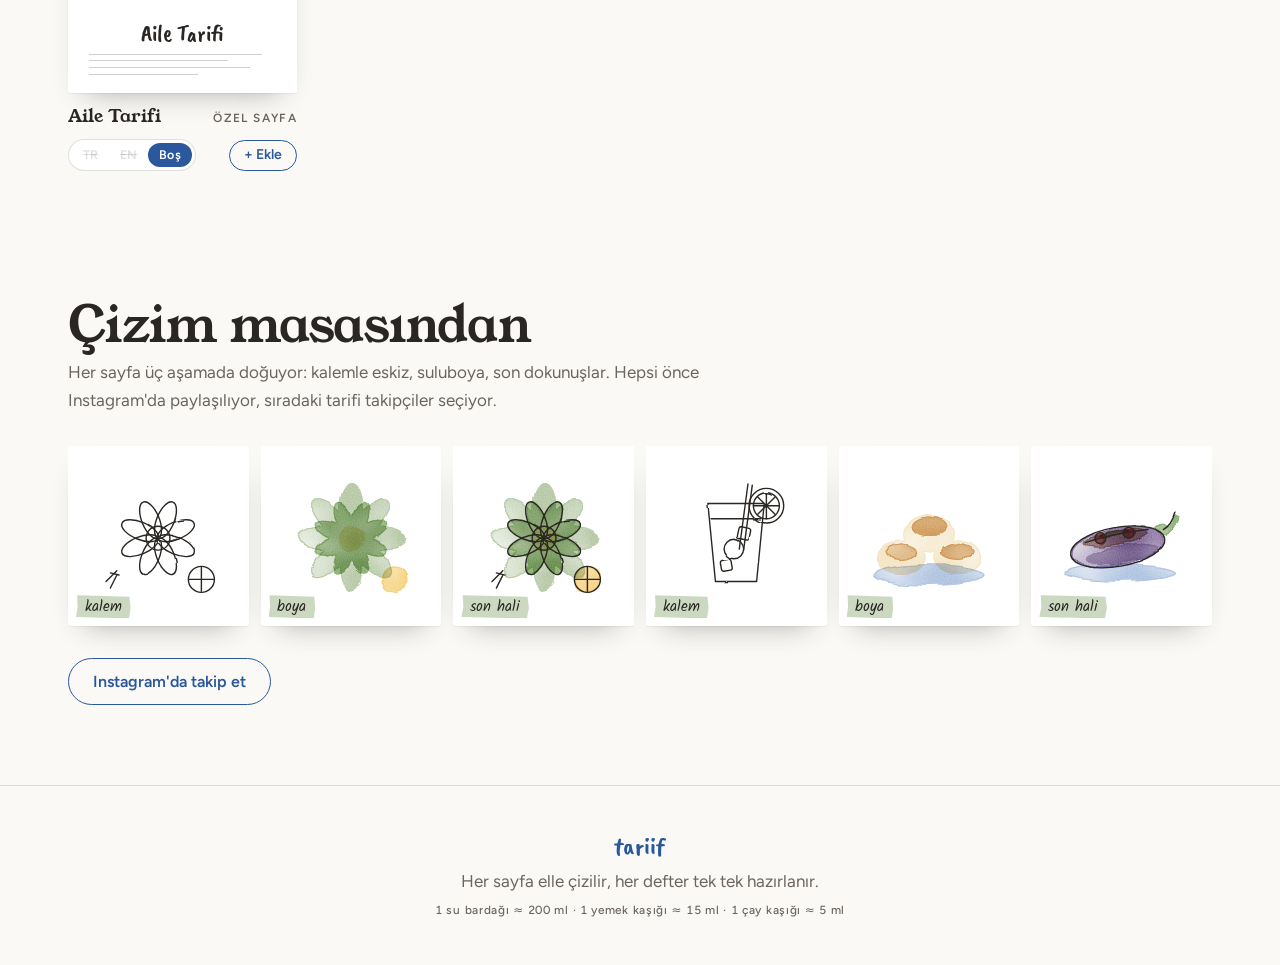
==== commit d3e331f3: "Restyle site as a watercolour sketchbook Swap the risograph look for watercolour: cold-press paper g" ====
--- a/index.html
+++ b/index.html
@@ -7,17 +7,53 @@
 <meta name="description" content="Elle çizilmiş tarif sayfalarını seç, kendi tarif defterini oluştur.">
 <link rel="preconnect" href="https://fonts.googleapis.com">
 <link rel="preconnect" href="https://fonts.gstatic.com" crossorigin>
-<link rel="stylesheet" href="https://fonts.googleapis.com/css2?family=Bricolage+Grotesque:opsz,wght@12..96,400..800&family=Caveat:wght@400..700&family=DM+Mono:wght@400;500&family=Familjen+Grotesk:wght@400..700&display=swap">
+<link rel="stylesheet" href="https://fonts.googleapis.com/css2?family=Caveat+Brush&family=Figtree:wght@400..700&family=Kalam:wght@400;700&family=Young+Serif&display=swap">
 <link rel="stylesheet" href="assets/styles.css">
 </head>
 <body>
 
+<!-- watercolour + pen filters shared by every painting on the page -->
+<svg class="defs" width="0" height="0" aria-hidden="true" focusable="false">
+  <filter id="wc1" x="-15%" y="-15%" width="130%" height="130%" color-interpolation-filters="sRGB">
+    <feTurbulence type="fractalNoise" baseFrequency="0.035" numOctaves="3" seed="4" result="edgeNoise"/>
+    <feDisplacementMap in="SourceGraphic" in2="edgeNoise" scale="6" xChannelSelector="R" yChannelSelector="G" result="shape"/>
+    <feTurbulence type="fractalNoise" baseFrequency="0.02" numOctaves="2" seed="11" result="bloomNoise"/>
+    <feColorMatrix in="bloomNoise" type="matrix" values="0 0 0 0 0  0 0 0 0 0  0 0 0 0 0  0 0 0 1.5 0.1" result="bloom"/>
+    <feComposite in="shape" in2="bloom" operator="in" result="wash"/>
+    <feMorphology in="shape" operator="erode" radius="1.1" result="inner"/>
+    <feComposite in="shape" in2="inner" operator="out" result="rim"/>
+    <feGaussianBlur in="rim" stdDeviation="0.45" result="rimSoft"/>
+    <feTurbulence type="fractalNoise" baseFrequency="0.85" numOctaves="1" seed="2" result="grainNoise"/>
+    <feColorMatrix in="grainNoise" type="matrix" values="0 0 0 0 0  0 0 0 0 0  0 0 0 0 0  0 0 0 -0.45 1.1" result="grain"/>
+    <feMerge result="paint"><feMergeNode in="wash"/><feMergeNode in="rimSoft"/></feMerge>
+    <feComposite in="paint" in2="grain" operator="in"/>
+  </filter>
+  <filter id="wc2" x="-15%" y="-15%" width="130%" height="130%" color-interpolation-filters="sRGB">
+    <feTurbulence type="fractalNoise" baseFrequency="0.04" numOctaves="3" seed="21" result="edgeNoise"/>
+    <feDisplacementMap in="SourceGraphic" in2="edgeNoise" scale="5" xChannelSelector="G" yChannelSelector="R" result="shape"/>
+    <feTurbulence type="fractalNoise" baseFrequency="0.025" numOctaves="2" seed="37" result="bloomNoise"/>
+    <feColorMatrix in="bloomNoise" type="matrix" values="0 0 0 0 0  0 0 0 0 0  0 0 0 0 0  0 0 0 1.4 0.15" result="bloom"/>
+    <feComposite in="shape" in2="bloom" operator="in" result="wash"/>
+    <feMorphology in="shape" operator="erode" radius="1" result="inner"/>
+    <feComposite in="shape" in2="inner" operator="out" result="rim"/>
+    <feGaussianBlur in="rim" stdDeviation="0.4" result="rimSoft"/>
+    <feTurbulence type="fractalNoise" baseFrequency="0.9" numOctaves="1" seed="9" result="grainNoise"/>
+    <feColorMatrix in="grainNoise" type="matrix" values="0 0 0 0 0  0 0 0 0 0  0 0 0 0 0  0 0 0 -0.45 1.1" result="grain"/>
+    <feMerge result="paint"><feMergeNode in="wash"/><feMergeNode in="rimSoft"/></feMerge>
+    <feComposite in="paint" in2="grain" operator="in"/>
+  </filter>
+  <filter id="pen" x="-5%" y="-5%" width="110%" height="110%">
+    <feTurbulence type="fractalNoise" baseFrequency="0.07" numOctaves="2" seed="5" result="n"/>
+    <feDisplacementMap in="SourceGraphic" in2="n" scale="1.8" xChannelSelector="R" yChannelSelector="G"/>
+  </filter>
+</svg>
+
 <div class="proto-strip">Prototip · Sayfalardaki çizimler yer tutucu, gerçek sayfalar Procreate'ten gelecek</div>
 
 <header class="top">
   <a class="logo" href="#" aria-label="tariif ana sayfa">
     <span class="logo-word">tariif</span>
-    <span class="logo-sub">el çizimi tarif defteri</span>
+    <span class="logo-sub">suluboya tarif defteri</span>
   </a>
   <nav class="nav" aria-label="Ana menü">
     <a href="#sayfalar">Sayfalar</a>
@@ -31,7 +67,7 @@
   <!-- HERO -->
   <section class="hero">
     <div class="hero-copy">
-      <p class="eyebrow">Procreate'te çizildi · el yazısıyla yazıldı</p>
+      <p class="eyebrow">kalemle çizildi, suluboyayla boyandı, el yazısıyla yazıldı</p>
       <h1>Sayfa sayfa,<br><span class="h1-hand">senin</span> defterin.</h1>
       <p class="lede">Her tarif ayrı bir sayfa olarak çiziliyor. Beğendiklerini seç, Türkçe ya da İngilizce al, istersen tarif kısmını boş bırak ve kendi el yazınla doldur.</p>
       <div class="hero-cta">
@@ -41,6 +77,7 @@
     </div>
 
     <div class="hero-stage" aria-hidden="true">
+      <svg class="hero-wash" viewBox="0 0 400 360" preserveAspectRatio="none"><g filter="url(#wc1)"><path d="M70 60c60-50 190-40 260 0s70 150 30 210-170 90-250 50S-20 230 20 150s20-60 50-90z"/></g><g filter="url(#wc2)"><circle class="dab-y" cx="330" cy="70" r="34"/><circle class="dab-g" cx="60" cy="300" r="26"/></g></svg>
       <div class="fan" id="heroFan"></div>
       <p class="note note-a">bu sayfayı boş<br>bırakabilirsin</p>
       <svg class="arrow arrow-a" viewBox="0 0 90 60"><path d="M4 8c22 2 52 10 74 40m0 0-14-4m14 4 1-14"/></svg>
@@ -73,12 +110,12 @@
       <li>
         <span class="step-no">3</span>
         <h3>Kapağını giydir</h3>
-        <p>Üç mürekkep renginden birini seç, kapağa adını ya da defterin adını yazdıralım.</p>
+        <p>Dört bez kapak renginden birini seç, kapak etiketine adını ya da defterin adını yazdıralım.</p>
       </li>
       <li>
         <span class="step-no">4</span>
         <h3>Basılsın, ciltlensin</h3>
-        <p>Kalın, mat kağıda basılır; spiral ya da iplik dikiş ciltle kapına gelir.</p>
+        <p>Suluboya dokusunu taşıyan kalın, mat kağıda basılır; spiral ya da iplik dikiş ciltle kapına gelir.</p>
       </li>
     </ol>
   </section>
@@ -149,7 +186,7 @@
   <section class="studio">
     <div class="section-head">
       <h2>Çizim masasından</h2>
-      <p>Her sayfa önce Instagram'da eskiz olarak doğuyor. Sıradaki tarifi takipçiler seçiyor.</p>
+      <p>Her sayfa üç aşamada doğuyor: kalemle eskiz, suluboya, son dokunuşlar. Hepsi önce Instagram'da paylaşılıyor, sıradaki tarifi takipçiler seçiyor.</p>
     </div>
     <div class="studio-grid" id="studioGrid"></div>
     <a class="btn btn-line" href="https://instagram.com/" target="_blank" rel="noopener">Instagram'da takip et</a>
@@ -165,7 +202,7 @@
 
 <!-- mobile bar -->
 <a class="mobile-bar" href="#defterim">
-  <span><b data-count>0</b> sayfa · <span id="mobileTotal">₺0</span></span>
+  <span><b data-count>0</b> sayfa · <span id="mobileTotal">0 TL</span></span>
   <span>Defterim →</span>
 </a>
 
--- a/assets/styles.css
+++ b/assets/styles.css
@@ -1,30 +1,48 @@
-/* Layout: Turkish "kareli defter" graph paper as the ground; risograph inks (blue, pink, yellow) printed slightly off-register on top.
-   The site commits to one look on purpose: paper is always paper, so there is no dark theme. */
+/* Layout: a watercolour sketchbook. Cold-press paper ground, lots of white space, recipe pages as loose sheets held
+   with washi tape. İznik cobalt is the only UI accent; the food pigments live in the paintings.
+   The site commits to one look on purpose (paper is always paper), so there is no dark theme. */
 :root {
   color-scheme: light;
 
-  --paper: #F1F3EC;        /* cool notebook paper */
-  --paper-deep: #E4E8DD;
-  --sheet: #FFFEF9;        /* the recipe page itself */
-  --grid: rgba(47, 77, 179, .085);
-  --margin-red: #E8837F;   /* the red margin line of a school notebook */
-
-  --ink: #1D2346;          /* fountain-pen navy, all body text */
-  --ink-soft: #565C7A;
-  --rule: rgba(29, 35, 70, .16);
-
-  --riso-blue: #2F4DB3;
-  --riso-pink: #F0569D;
-  --riso-yellow: #F7BC22;
-
-  --f-display: "Bricolage Grotesque", "Familjen Grotesk", system-ui, sans-serif;
-  --f-body: "Familjen Grotesk", system-ui, -apple-system, "Segoe UI", sans-serif;
-  --f-hand: "Caveat", "Segoe Print", "Bradley Hand", cursive;
-  --f-mono: "DM Mono", ui-monospace, "SFMono-Regular", Menlo, monospace;
+  --paper: #FAF9F6;        /* cold-press watercolour paper */
+  --paper-2: #F0EDE6;
+  --sheet: #FFFFFF;
+  --pen: #2A2623;          /* fine-liner ink, all body text */
+  --ink-soft: #6C655E;
+  --rule: rgba(42, 38, 35, .14);
+
+  --cobalt: #2B579C;       /* İznik blue */
+  --cobalt-deep: #1F4278;
+  --cobalt-wash: rgba(43, 87, 156, .10);
+
+  /* paint box, used only inside illustrations */
+  --pg-red: #D8483A;
+  --pg-orange: #EC8B3D;
+  --pg-yellow: #F2C14E;
+  --pg-ochre: #C98A3D;
+  --pg-cream: #F1DDB4;
+  --pg-green: #6A9A4A;
+  --pg-sage: #A3BA8E;
+  --pg-blue: #3E70B5;
+  --pg-purple: #5E3F7E;
+  --pg-brown: #8B5636;
+  --pg-terra: #C56B45;
+  --pg-grey: #A7ADB3;
+
+  --tape-sage: rgba(163, 186, 142, .55);
+  --tape-yellow: rgba(242, 193, 78, .45);
+  --tape-blue: rgba(62, 112, 181, .28);
+  --tape-pink: rgba(216, 72, 58, .22);
+
+  --f-display: "Young Serif", Georgia, "Times New Roman", serif;
+  --f-body: "Figtree", system-ui, -apple-system, "Segoe UI", sans-serif;
+  --f-hand: "Kalam", "Segoe Print", "Bradley Hand", cursive;
+  --f-letter: "Caveat Brush", "Kalam", "Segoe Print", cursive;
 
   --s-1: .25rem; --s-2: .5rem; --s-3: .75rem; --s-4: 1rem; --s-5: 1.5rem; --s-6: 2rem; --s-7: 3rem; --s-8: 5rem;
   --gutter: clamp(16px, 4vw, 48px);
   --maxw: 1240px;
+  --shadow-sheet: 0 1px 1px rgba(42, 38, 35, .06), 0 14px 28px -18px rgba(42, 38, 35, .45);
 }
 
 *, *::before, *::after { box-sizing: border-box; }
@@ -33,40 +51,37 @@
 
 body {
   margin: 0;
-  background-color: var(--paper);
-  background-image:
-    linear-gradient(var(--grid) 1px, transparent 1px),
-    linear-gradient(90deg, var(--grid) 1px, transparent 1px);
-  background-size: 24px 24px;
-  color: var(--ink);
-  font: 400 1.0625rem/1.55 var(--f-body);
+  background: var(--paper);
+  color: var(--pen);
+  font: 400 1.0625rem/1.6 var(--f-body);
   -webkit-font-smoothing: antialiased;
   overflow-x: hidden;
 }
 
-/* paper grain over everything, very light */
+/* cold-press paper tooth over everything */
 body::after {
   content: "";
   position: fixed; inset: 0;
   pointer-events: none;
   z-index: 100;
-  opacity: .22;
+  opacity: .35;
   mix-blend-mode: multiply;
-  background-image: url("data:image/svg+xml;utf8,<svg xmlns='http://www.w3.org/2000/svg' width='160' height='160'><filter id='n'><feTurbulence type='fractalNoise' baseFrequency='.9' numOctaves='2' stitchTiles='stitch'/><feColorMatrix values='0 0 0 0 .1 0 0 0 0 .12 0 0 0 0 .25 0 0 0 .35 0'/></filter><rect width='100%' height='100%' filter='url(%23n)'/></svg>");
-}
-
+  background-image: url("data:image/svg+xml;utf8,<svg xmlns='http://www.w3.org/2000/svg' width='220' height='220'><filter id='n'><feTurbulence type='fractalNoise' baseFrequency='.55' numOctaves='3' stitchTiles='stitch'/><feColorMatrix values='0 0 0 0 .35 0 0 0 0 .32 0 0 0 0 .28 0 0 0 .22 0'/></filter><rect width='100%' height='100%' filter='url(%23n)'/></svg>");
+}
+
+.defs { position: absolute; width: 0; height: 0; overflow: hidden; }
 img, svg { max-width: 100%; }
 a { color: inherit; }
-:focus-visible { outline: 2.5px solid var(--riso-pink); outline-offset: 3px; border-radius: 4px; }
-
-.mono { font-family: var(--f-mono); font-size: .8125rem; letter-spacing: .02em; }
+:focus-visible { outline: 2px solid var(--cobalt); outline-offset: 3px; border-radius: 4px; }
+
+.mono { font: 600 .74rem/1.2 var(--f-body); letter-spacing: .12em; text-transform: uppercase; font-variant-numeric: tabular-nums; }
 
 /* ---------- prototype strip ---------- */
 .proto-strip {
-  background: var(--ink);
-  color: var(--paper);
-  font: 500 .75rem/1.4 var(--f-mono);
-  letter-spacing: .04em;
+  background: var(--cobalt);
+  color: var(--sheet);
+  font: 500 .8rem/1.4 var(--f-body);
+  letter-spacing: .02em;
   text-align: center;
   padding: .45rem var(--gutter);
 }
@@ -80,71 +95,62 @@
   align-items: center;
   justify-content: space-between;
   gap: var(--s-4);
-  padding: .8rem var(--gutter);
-  background: color-mix(in srgb, var(--paper) 88%, transparent);
+  padding: .85rem var(--gutter);
+  background: color-mix(in srgb, var(--paper) 90%, transparent);
   backdrop-filter: blur(8px);
   border-bottom: 1px solid var(--rule);
 }
-.logo { display: flex; align-items: baseline; gap: .6rem; text-decoration: none; }
+.logo { display: flex; align-items: baseline; gap: .7rem; text-decoration: none; }
 .logo-word {
-  font: 800 1.9rem/1 var(--f-display);
-  font-variation-settings: "opsz" 96;
-  letter-spacing: -.045em;
-  color: var(--riso-blue);
-  text-shadow: 2px 1.5px 0 color-mix(in srgb, var(--riso-pink) 70%, transparent);
-}
-.logo-word.small { font-size: 1.5rem; }
-.logo-sub { font: 500 1.25rem/1 var(--f-hand); color: var(--ink-soft); }
+  font: 400 1.85rem/1 var(--f-letter);
+  color: var(--cobalt);
+  letter-spacing: .01em;
+}
+.logo-word.small { font-size: 1.6rem; }
+.logo-sub { font: 400 1rem/1 var(--f-hand); color: var(--ink-soft); }
 .nav { display: flex; gap: clamp(.75rem, 2.5vw, 2rem); align-items: center; font-weight: 500; }
 .nav a { text-decoration: none; padding-block: .25rem; }
-.nav a:hover { text-decoration: underline wavy var(--riso-pink) 1.5px; text-underline-offset: 6px; }
+.nav a:hover { color: var(--cobalt); }
 .count-pill {
   display: inline-grid; place-items: center;
   min-width: 1.5rem; height: 1.5rem; padding: 0 .35rem;
   border-radius: 999px;
-  background: var(--riso-pink); color: var(--sheet);
-  font: 500 .75rem/1 var(--f-mono);
+  background: var(--cobalt); color: var(--sheet);
+  font: 600 .75rem/1 var(--f-body);
   margin-left: .2rem;
 }
 
 /* ---------- shared ---------- */
 main > section { max-width: var(--maxw); margin-inline: auto; padding-inline: var(--gutter); }
 
-.eyebrow {
-  font: 500 .78rem/1.3 var(--f-mono);
-  letter-spacing: .1em;
-  text-transform: uppercase;
-  color: var(--riso-blue);
-  margin: 0;
-}
+.eyebrow { margin: 0; font: 400 1.15rem/1.3 var(--f-hand); color: var(--cobalt); }
 
 .section-head { display: grid; gap: var(--s-2); margin-bottom: var(--s-6); max-width: 60ch; }
 .section-head h2 {
   margin: 0;
-  font: 750 clamp(2rem, 4.4vw, 3.25rem)/1 var(--f-display);
-  font-variation-settings: "opsz" 72;
-  letter-spacing: -.035em;
+  font: 400 clamp(2rem, 4.2vw, 3.1rem)/1.05 var(--f-display);
+  letter-spacing: -.015em;
   text-wrap: balance;
 }
 .section-head p { margin: 0; color: var(--ink-soft); }
 
 .btn {
   display: inline-flex; align-items: center; justify-content: center; gap: .5rem;
-  padding: .85rem 1.4rem;
+  padding: .9rem 1.5rem;
   border-radius: 999px;
-  border: 1.5px solid var(--ink);
+  border: 1.5px solid var(--cobalt);
   font: 600 1rem/1 var(--f-body);
   text-decoration: none;
   cursor: pointer;
-  transition: transform .15s ease, box-shadow .15s ease, background .15s ease;
-}
-.btn-ink { background: var(--ink); color: var(--sheet); box-shadow: 3px 3px 0 var(--riso-pink); }
-.btn-ink:hover { transform: translate(-1px, -1px); box-shadow: 5px 5px 0 var(--riso-pink); }
-.btn-ink:active { transform: translate(2px, 2px); box-shadow: 1px 1px 0 var(--riso-pink); }
-.btn-line { background: transparent; color: var(--ink); }
-.btn-line:hover { background: var(--sheet); }
+  transition: background .15s ease, color .15s ease, transform .15s ease;
+}
+.btn-ink { background: var(--cobalt); color: var(--sheet); }
+.btn-ink:hover { background: var(--cobalt-deep); border-color: var(--cobalt-deep); }
+.btn-ink:active { transform: translateY(1px); }
+.btn-line { background: transparent; color: var(--cobalt); }
+.btn-line:hover { background: var(--cobalt-wash); }
 .btn-block { width: 100%; }
-.btn[disabled] { opacity: .4; cursor: not-allowed; box-shadow: none; transform: none; }
+.btn[disabled] { opacity: .4; cursor: not-allowed; transform: none; }
 
 /* ---------- hero ---------- */
 .hero {
@@ -157,118 +163,128 @@
 .hero-copy { display: grid; gap: var(--s-5); min-width: 0; }
 .hero h1 {
   margin: 0;
-  font: 800 clamp(3rem, 8.2vw, 6.6rem)/.9 var(--f-display);
-  font-variation-settings: "opsz" 96;
-  letter-spacing: -.055em;
+  font: 400 clamp(3rem, 7.6vw, 6.2rem)/.98 var(--f-display);
+  letter-spacing: -.03em;
   text-wrap: balance;
 }
 .h1-hand {
-  font: 700 1.12em/0.8 var(--f-hand);
-  letter-spacing: -.01em;
-  color: var(--riso-pink);
+  font: 400 1.15em/0.8 var(--f-letter);
+  letter-spacing: 0;
+  color: var(--cobalt);
   display: inline-block;
-  transform: rotate(-4deg) translateY(.04em);
+  transform: rotate(-3deg);
   position: relative;
-}
-.h1-hand::after { /* hand-drawn underline */
+  z-index: 0;
+}
+.h1-hand::after { /* a loose wash under the word */
   content: "";
-  position: absolute; left: 4%; right: 2%; bottom: -.02em; height: .14em;
-  background: var(--riso-yellow);
-  border-radius: 50% 40% 60% 30%;
+  position: absolute; left: -6%; right: -4%; top: 38%; bottom: 2%;
+  background: var(--pg-yellow);
+  opacity: .5;
+  border-radius: 46% 54% 40% 60% / 60% 40% 60% 40%;
   z-index: -1;
-  transform: rotate(2deg);
+  filter: url(#wc2);
 }
 .lede { margin: 0; font-size: 1.15rem; max-width: 46ch; color: var(--ink-soft); }
-.lede::first-line { color: var(--ink); }
 .hero-cta { display: flex; flex-wrap: wrap; gap: var(--s-3); }
 
-.hero-stage { position: relative; min-height: 460px; min-width: 0; }
+.hero-stage { position: relative; min-height: 470px; min-width: 0; }
+.hero-wash { position: absolute; inset: 4% 2%; width: 96%; height: 92%; overflow: visible; }
+.hero-wash path { fill: var(--pg-blue); opacity: .2; }
+.hero-wash .dab-y { fill: var(--pg-yellow); opacity: .55; }
+.hero-wash .dab-g { fill: var(--pg-sage); opacity: .6; }
 .fan { position: absolute; inset: 0; }
 .fan .page {
   position: absolute;
-  width: min(260px, 52%);
+  width: min(250px, 50%);
   left: 50%; top: 50%;
   transform-origin: 50% 110%;
   transition: transform .6s cubic-bezier(.2, .8, .2, 1);
-  box-shadow: 0 1px 0 var(--rule), 0 18px 40px -18px rgba(29, 35, 70, .45);
-}
-.fan .page:nth-child(1) { transform: translate(-50%, -50%) translateX(-34%) rotate(-11deg); }
+  box-shadow: var(--shadow-sheet);
+}
+.fan .page:nth-child(1) { transform: translate(-50%, -50%) translateX(-34%) rotate(-10deg); }
 .fan .page:nth-child(2) { transform: translate(-50%, -50%) translateY(-4%) rotate(1.5deg); z-index: 2; }
-.fan .page:nth-child(3) { transform: translate(-50%, -50%) translateX(34%) rotate(10deg); z-index: 1; }
-.hero-stage:hover .fan .page:nth-child(1) { transform: translate(-50%, -50%) translateX(-46%) rotate(-15deg); }
-.hero-stage:hover .fan .page:nth-child(3) { transform: translate(-50%, -50%) translateX(46%) rotate(14deg); }
-
-.note {
-  position: absolute;
-  margin: 0;
-  font: 600 1.55rem/1 var(--f-hand);
-  color: var(--riso-pink);
-  z-index: 3;
-}
-.note-a { right: 0; top: 2%; transform: rotate(6deg); text-align: right; }
-.note-b { left: 2%; bottom: 4%; transform: rotate(-7deg); color: var(--riso-blue); }
-.arrow { position: absolute; width: 80px; right: 13%; top: 14%; z-index: 3; transform: rotate(32deg); }
-.arrow path { fill: none; stroke: var(--riso-pink); stroke-width: 2.4; stroke-linecap: round; stroke-linejoin: round; }
+.fan .page:nth-child(3) { transform: translate(-50%, -50%) translateX(34%) rotate(9deg); z-index: 1; }
+.hero-stage:hover .fan .page:nth-child(1) { transform: translate(-50%, -50%) translateX(-46%) rotate(-14deg); }
+.hero-stage:hover .fan .page:nth-child(3) { transform: translate(-50%, -50%) translateX(46%) rotate(13deg); }
+
+.note { position: absolute; margin: 0; font: 400 1.25rem/1.15 var(--f-hand); color: var(--cobalt); z-index: 3; }
+.note-a { right: 0; top: 0; transform: rotate(5deg); text-align: right; }
+.note-b { left: 2%; bottom: 3%; transform: rotate(-6deg); }
+.arrow { position: absolute; width: 80px; right: 13%; top: 13%; z-index: 3; transform: rotate(32deg); }
+.arrow path { fill: none; stroke: var(--cobalt); stroke-width: 1.8; stroke-linecap: round; stroke-linejoin: round; }
 
 /* ---------- tape row ---------- */
 .tape-row {
-  display: flex; flex-wrap: wrap; justify-content: center; gap: .6rem 1rem;
-  padding: var(--s-5) var(--gutter);
-  border-block: 1.5px dashed var(--rule);
-  background: color-mix(in srgb, var(--sheet) 55%, transparent);
+  display: flex; flex-wrap: wrap; justify-content: center; gap: .7rem 1.1rem;
+  padding: var(--s-6) var(--gutter);
+  border-block: 1px solid var(--rule);
 }
 .tape-row span {
-  font: 600 1.45rem/1 var(--f-hand);
-  padding: .3rem .8rem;
-  background: color-mix(in srgb, var(--riso-yellow) 55%, transparent);
+  font: 400 1.15rem/1 var(--f-hand);
+  padding: .4rem .9rem .3rem;
+  background: var(--tape-sage);
   transform: rotate(var(--r, -1.5deg));
-}
-.tape-row span:nth-child(3n+2) { --r: 1.5deg; background: color-mix(in srgb, var(--riso-pink) 28%, transparent); }
-.tape-row span:nth-child(3n) { --r: -.5deg; background: color-mix(in srgb, var(--riso-blue) 18%, transparent); }
+  clip-path: polygon(1% 4%, 99% 0, 100% 52%, 98% 100%, 0 96%, 2% 50%);
+}
+.tape-row span:nth-child(4n+2) { --r: 1.5deg; background: var(--tape-yellow); }
+.tape-row span:nth-child(4n+3) { --r: -.5deg; background: var(--tape-blue); }
+.tape-row span:nth-child(4n) { --r: 2deg; background: var(--tape-pink); }
 
 /* ---------- how ---------- */
 .how { padding-block: var(--s-8) var(--s-7); }
 .steps {
   list-style: none; margin: 0; padding: 0;
   display: grid; grid-template-columns: repeat(4, minmax(0, 1fr));
-  gap: var(--s-5);
-  counter-reset: none;
-}
-.steps li { display: grid; gap: var(--s-2); align-content: start; padding-top: var(--s-4); border-top: 2px solid var(--ink); }
-.steps h3 { margin: 0; font: 700 1.3rem/1.15 var(--f-display); letter-spacing: -.02em; }
+  gap: var(--s-6);
+}
+.steps li { display: grid; gap: var(--s-2); align-content: start; }
+.steps h3 { margin: 0; font: 400 1.35rem/1.2 var(--f-display); }
 .steps p { margin: 0; color: var(--ink-soft); font-size: 1rem; }
-.steps b { font-family: var(--f-mono); font-weight: 500; font-size: .85em; color: var(--ink); }
+.steps b { font-weight: 700; color: var(--cobalt); }
 .step-no {
-  font: 700 3rem/1 var(--f-hand);
-  color: var(--riso-blue);
-  text-shadow: 2px 1px 0 color-mix(in srgb, var(--riso-pink) 60%, transparent);
+  position: relative;
+  width: 3.2rem; height: 3.2rem;
+  display: grid; place-items: center;
+  font: 400 2.1rem/1 var(--f-letter);
+  color: var(--cobalt);
+  isolation: isolate;
+}
+.step-no::before {
+  content: "";
+  position: absolute; inset: 0;
+  border-radius: 48% 52% 44% 56% / 55% 45% 55% 45%;
+  background: var(--pg-blue);
+  opacity: .16;
+  z-index: -1;
+  filter: url(#wc1);
 }
 
 /* ---------- builder ---------- */
 .builder { padding-block: var(--s-7) var(--s-8); }
-.filters { display: flex; flex-wrap: wrap; gap: var(--s-2); margin-bottom: var(--s-5); }
+.filters { display: flex; flex-wrap: wrap; gap: var(--s-2); margin-bottom: var(--s-6); }
 .chip {
-  border: 1.5px solid var(--rule);
+  border: 1px solid var(--rule);
   background: var(--sheet);
-  color: var(--ink);
+  color: var(--pen);
   border-radius: 999px;
-  padding: .45rem .95rem;
+  padding: .5rem 1rem;
   font: 500 .95rem/1 var(--f-body);
   cursor: pointer;
 }
-.chip:hover { border-color: var(--ink); }
-.chip[aria-pressed="true"] { background: var(--riso-blue); border-color: var(--riso-blue); color: var(--sheet); }
+.chip:hover { border-color: var(--cobalt); color: var(--cobalt); }
+.chip[aria-pressed="true"] { background: var(--cobalt); border-color: var(--cobalt); color: var(--sheet); }
 
 .builder-grid {
   display: grid;
   grid-template-columns: minmax(0, 1fr) minmax(300px, 360px);
-  gap: var(--s-6);
+  gap: var(--s-7);
   align-items: start;
 }
 .catalog {
   display: grid;
   grid-template-columns: repeat(auto-fill, minmax(200px, 1fr));
-  gap: var(--s-6) var(--s-5);
+  gap: var(--s-7) var(--s-5);
   min-width: 0;
 }
 
@@ -277,14 +293,26 @@
   all: unset;
   cursor: zoom-in;
   display: block;
+  position: relative;
   transition: transform .25s ease;
 }
-.card-page:hover { transform: translateY(-4px) rotate(-.8deg); }
-.card-page:focus-visible { outline: 2.5px solid var(--riso-pink); outline-offset: 4px; }
-.card-page .page { box-shadow: 0 1px 0 var(--rule), 0 12px 24px -16px rgba(29, 35, 70, .5); }
-.card.is-in .card-page .page { box-shadow: 0 0 0 2.5px var(--riso-pink), 0 12px 24px -16px rgba(29, 35, 70, .5); }
+.card-page::before { /* washi tape holding the sheet */
+  content: "";
+  position: absolute; top: -9px; left: 50%;
+  width: 38%; height: 18px;
+  transform: translateX(-50%) rotate(-3deg);
+  background: var(--tape-sage);
+  z-index: 2;
+  clip-path: polygon(2% 0, 98% 4%, 100% 50%, 97% 100%, 1% 96%, 0 50%);
+}
+.card:nth-child(3n+2) .card-page::before { background: var(--tape-yellow); transform: translateX(-50%) rotate(2deg); }
+.card:nth-child(3n) .card-page::before { background: var(--tape-blue); transform: translateX(-50%) rotate(-1deg); }
+.card-page:hover { transform: translateY(-4px) rotate(-.6deg); }
+.card-page:focus-visible { outline: 2px solid var(--cobalt); outline-offset: 5px; }
+.card-page .page { box-shadow: var(--shadow-sheet); }
+.card.is-in .card-page .page { box-shadow: 0 0 0 2px var(--cobalt), var(--shadow-sheet); }
 .card-meta { display: flex; justify-content: space-between; align-items: baseline; gap: var(--s-2); }
-.card-meta h3 { margin: 0; font: 700 1.1rem/1.2 var(--f-display); letter-spacing: -.015em; }
+.card-meta h3 { margin: 0; font: 400 1.1rem/1.25 var(--f-display); }
 .card-meta .mono { color: var(--ink-soft); flex-shrink: 0; }
 .card-actions { display: flex; gap: var(--s-2); align-items: center; }
 
@@ -292,108 +320,112 @@
 .seg {
   display: inline-flex;
   padding: 3px;
-  border: 1.5px solid var(--ink);
+  border: 1px solid var(--rule);
   border-radius: 999px;
   background: var(--sheet);
 }
 .seg button {
   all: unset;
   cursor: pointer;
-  padding: .32rem .62rem;
+  padding: .36rem .66rem;
   border-radius: 999px;
-  font: 500 .78rem/1 var(--f-mono);
+  font: 600 .78rem/1 var(--f-body);
   letter-spacing: .04em;
-  color: var(--ink);
-}
-.seg button:hover { background: var(--paper-deep); }
-.seg button[aria-pressed="true"] { background: var(--ink); color: var(--sheet); }
+  color: var(--pen);
+}
+.seg button:hover { background: var(--cobalt-wash); }
+.seg button[aria-pressed="true"] { background: var(--cobalt); color: var(--sheet); }
 .seg button[disabled] { color: var(--rule); cursor: not-allowed; text-decoration: line-through; background: none; }
-.seg button:focus-visible { outline: 2px solid var(--riso-pink); outline-offset: 1px; }
+.seg button:focus-visible { outline: 2px solid var(--cobalt); outline-offset: 1px; }
 .seg-wide { display: flex; }
-.seg-wide button { flex: 1; text-align: center; padding-block: .55rem; font-size: .82rem; }
+.seg-wide button { flex: 1; text-align: center; padding-block: .6rem; font-size: .85rem; }
 
 .add-btn {
   all: unset;
   cursor: pointer;
   margin-left: auto;
-  padding: .45rem .85rem;
+  padding: .48rem .9rem;
   border-radius: 999px;
-  border: 1.5px solid var(--ink);
-  font: 600 .9rem/1 var(--f-body);
-  background: var(--riso-yellow);
+  border: 1.5px solid var(--cobalt);
+  color: var(--cobalt);
+  font: 600 .88rem/1 var(--f-body);
   white-space: nowrap;
 }
-.add-btn:hover { box-shadow: 2px 2px 0 var(--ink); transform: translate(-1px, -1px); }
-.add-btn[aria-pressed="true"] { background: var(--riso-pink); color: var(--sheet); border-color: var(--riso-pink); }
-.add-btn:focus-visible { outline: 2px solid var(--riso-blue); outline-offset: 2px; }
+.add-btn:hover { background: var(--cobalt-wash); }
+.add-btn[aria-pressed="true"] { background: var(--cobalt); color: var(--sheet); }
+.add-btn:focus-visible { outline: 2px solid var(--cobalt); outline-offset: 2px; }
 
 /* ---------- the recipe page (thumb + spread share this) ---------- */
 .page {
   position: relative;
   aspect-ratio: 5 / 7;
   max-width: 100%;
-  background-color: var(--sheet);
-  background-image: radial-gradient(var(--rule) 1px, transparent 1.2px);
-  background-size: 14px 14px;
-  background-position: 7px 7px;
-  border-radius: 3px;
+  background: var(--sheet);
+  border-radius: 2px;
   overflow: hidden;
   display: grid;
   grid-template-rows: auto 1fr auto;
   padding: 9% 9% 8%;
   container-type: inline-size;
 }
-.page::before { /* hole punches / binding edge */
-  content: "";
-  position: absolute; left: 3.5%; top: 6%; bottom: 6%; width: 2.2%;
-  background: radial-gradient(circle, var(--paper-deep) 45%, transparent 50%) 0 0 / 100% 7% repeat-y;
-  opacity: .9;
-}
 .page-no {
-  display: flex; justify-content: space-between;
-  font: 500 4.6cqi/1 var(--f-mono);
-  letter-spacing: .06em;
+  display: flex; justify-content: space-between; align-items: center;
+  font: 600 4.2cqi/1 var(--f-body);
+  letter-spacing: .12em;
   color: var(--ink-soft);
   text-transform: uppercase;
 }
-.page-art { display: grid; place-items: center; padding: 4% 6%; }
+.page-art { display: grid; place-items: center; padding: 3% 4%; }
 .page-art svg { width: 100%; height: auto; }
 .page-title {
-  font: 700 13cqi/.9 var(--f-hand);
+  font: 400 12.5cqi/.95 var(--f-letter);
   text-align: center;
-  color: var(--ink);
+  color: var(--pen);
   text-wrap: balance;
 }
 .page-title small {
   display: block;
-  margin-top: 2.5cqi;
-  font: 500 4.2cqi/1 var(--f-mono);
-  letter-spacing: .08em;
+  margin-top: 2.6cqi;
+  font: 600 3.8cqi/1 var(--f-body);
+  letter-spacing: .14em;
   text-transform: uppercase;
-  color: var(--riso-blue);
-}
-.page-lines { display: grid; gap: 3.2cqi; margin-top: 5cqi; }
-.page-lines i { display: block; height: 1.6cqi; border-radius: 9px; background: color-mix(in srgb, var(--ink) 22%, transparent); }
-.page-lines.blank i { height: 0; background: none; border-bottom: 1.2px dashed color-mix(in srgb, var(--ink) 30%, transparent); }
+  color: var(--cobalt);
+}
+.page-lines { display: grid; gap: 3cqi; margin-top: 5cqi; }
+.page-lines i { display: block; height: 1.5cqi; border-radius: 9px; background: color-mix(in srgb, var(--pen) 16%, transparent); }
+.page-lines.blank i { height: 0; background: none; border-bottom: 1px solid color-mix(in srgb, var(--pen) 22%, transparent); border-radius: 0; }
 .page-badge {
-  font: 500 4cqi/1 var(--f-mono);
+  font: 700 3.8cqi/1 var(--f-body);
   padding: 1.6cqi 2.6cqi;
   border-radius: 999px;
-  background: var(--ink); color: var(--sheet);
-  letter-spacing: .06em;
-}
-
-/* risograph art: every ink multiplies, the pink plate is off-register */
+  background: var(--cobalt-wash);
+  color: var(--cobalt);
+  letter-spacing: .08em;
+}
+
+/* watercolour paintings: each pigment layer glazes over the one below it */
 .art { isolation: isolate; overflow: visible; }
-.art * { mix-blend-mode: multiply; }
-.art .b { fill: var(--riso-blue); }
-.art .p { fill: var(--riso-pink); }
-.art .y { fill: var(--riso-yellow); }
-.art .w { fill: var(--sheet); mix-blend-mode: normal; }
-.art .ln { fill: none; stroke: var(--ink); stroke-width: 2.2; stroke-linecap: round; stroke-linejoin: round; }
-.art .pl { fill: none; stroke: var(--riso-pink); stroke-width: 3.2; stroke-linecap: round; }
-.art .ln-b { fill: none; stroke: var(--riso-blue); stroke-width: 2.4; stroke-linecap: round; stroke-dasharray: 4 5; }
-.art .plate-p { transform: translate(1.6px, 1.2px); }
+.art .wash { mix-blend-mode: multiply; opacity: .85; }
+.art .wash.lt { opacity: .45; }
+.art .paper { fill: var(--sheet); }
+.art .red { fill: var(--pg-red); }
+.art .orange { fill: var(--pg-orange); }
+.art .yellow { fill: var(--pg-yellow); }
+.art .ochre { fill: var(--pg-ochre); }
+.art .cream { fill: var(--pg-cream); }
+.art .green { fill: var(--pg-green); }
+.art .sage { fill: var(--pg-sage); }
+.art .blue { fill: var(--pg-blue); }
+.art .purple { fill: var(--pg-purple); }
+.art .brown { fill: var(--pg-brown); }
+.art .terra { fill: var(--pg-terra); }
+.art .grey { fill: var(--pg-grey); }
+.art .s-red { fill: none; stroke: var(--pg-red); stroke-width: 3.4; stroke-linecap: round; }
+.art .s-green { fill: none; stroke: var(--pg-green); stroke-width: 2.6; stroke-linecap: round; }
+.art .pen { fill: none; stroke: var(--pen); stroke-width: 1.4px; stroke-linecap: round; stroke-linejoin: round; }
+.art .pen > * { vector-effect: non-scaling-stroke; }
+.art .pen > .dot { vector-effect: none; stroke-width: 2.6; }
+.spread .art .pen { stroke-width: 1.8px; }
 
 /* ---------- book panel ---------- */
 .book-panel {
@@ -402,82 +434,87 @@
   display: flex;
   flex-direction: column;
   gap: var(--s-4);
-  padding: var(--s-5);
+  padding: var(--s-6) var(--s-5) var(--s-5);
   background: var(--sheet);
-  border: 1.5px solid var(--ink);
-  border-radius: 6px;
-  box-shadow: 6px 6px 0 var(--riso-blue);
+  border-radius: 3px;
+  box-shadow: var(--shadow-sheet);
   max-height: calc(100vh - 7rem);
   overflow: auto;
   min-width: 0;
 }
 .book-panel > * { flex-shrink: 0; }
 .panel-head { display: flex; justify-content: space-between; align-items: baseline; }
-.panel-head h2 { margin: 0; font: 750 1.75rem/1 var(--f-display); letter-spacing: -.03em; }
+.panel-head h2 { margin: 0; font: 400 1.8rem/1 var(--f-display); }
 
 .cover-preview {
-  --cover: var(--riso-blue);
+  --cover: var(--cobalt);
+  --cover-ink: var(--sheet);
   display: grid;
   grid-template-columns: 14px 1fr;
   aspect-ratio: 5 / 3.4;
   max-width: 100%;
-  border-radius: 4px 8px 8px 4px;
+  border-radius: 3px 8px 8px 3px;
   overflow: hidden;
-  background: var(--cover);
-  box-shadow: inset -10px 0 18px -14px rgba(0, 0, 0, .5), 0 10px 18px -12px rgba(29, 35, 70, .6);
-  transition: background .3s ease;
-}
+  background:
+    repeating-linear-gradient(0deg, rgba(255, 255, 255, .05) 0 1px, transparent 1px 3px),
+    repeating-linear-gradient(90deg, rgba(0, 0, 0, .05) 0 1px, transparent 1px 3px),
+    var(--cover);
+  box-shadow: inset -10px 0 18px -14px rgba(0, 0, 0, .45), 0 12px 20px -14px rgba(42, 38, 35, .6);
+}
+.cover-preview[data-cover="keten"] { --cover-ink: var(--pen); }
 .cover-binding {
   background:
     radial-gradient(circle at 50% 50%, var(--paper) 2.6px, transparent 3px) 50% 0 / 100% 14px repeat-y,
-    color-mix(in srgb, var(--cover) 80%, #000);
+    color-mix(in srgb, var(--cover) 82%, #000);
 }
 .cover-preview[data-binding="dikis"] .cover-binding {
   background:
     linear-gradient(var(--paper) 0 0) 50% 4px / 1.5px 8px repeat-y,
-    color-mix(in srgb, var(--cover) 80%, #000);
-}
-.cover-face { display: grid; align-content: space-between; justify-items: start; padding: 9% 9% 7%; color: var(--sheet); min-width: 0; }
-.cover-kicker { font: 500 .7rem/1 var(--f-mono); letter-spacing: .14em; text-transform: uppercase; opacity: .85; }
+    color-mix(in srgb, var(--cover) 82%, #000);
+}
+.cover-face { display: grid; align-content: space-between; justify-items: center; padding: 8% 9% 7%; color: var(--cover-ink); min-width: 0; text-align: center; }
+.cover-kicker { font: 600 .68rem/1 var(--f-body); letter-spacing: .18em; text-transform: uppercase; opacity: .9; }
 .cover-name {
-  font: 700 clamp(1.8rem, 3vw, 2.3rem)/.95 var(--f-hand);
+  font: 400 clamp(1.7rem, 3vw, 2.1rem)/1 var(--f-letter);
   max-width: 100%;
   overflow-wrap: anywhere;
-  padding: .15em .35em .2em;
+  padding: .35em .7em .3em;
   background: var(--sheet);
-  color: var(--ink);
-  transform: rotate(-2deg);
-  box-shadow: 2px 2px 0 rgba(0, 0, 0, .15);
-}
-.cover-mark { font: 800 1rem/1 var(--f-display); letter-spacing: -.04em; opacity: .9; justify-self: end; }
+  color: var(--pen);
+  border-radius: 2px;
+  box-shadow: 0 1px 2px rgba(0, 0, 0, .18), inset 0 0 0 4px var(--sheet), inset 0 0 0 5px var(--rule);
+}
+.cover-mark { font: 400 1.05rem/1 var(--f-letter); opacity: .9; }
 
 .field { display: grid; gap: var(--s-2); border: 0; margin: 0; padding: 0; min-width: 0; }
 .field label, .field legend, .field-label {
-  font: 500 .72rem/1.2 var(--f-mono);
-  letter-spacing: .1em;
+  font: 600 .72rem/1.2 var(--f-body);
+  letter-spacing: .12em;
   text-transform: uppercase;
   color: var(--ink-soft);
   padding: 0;
   margin-bottom: var(--s-2);
 }
 .field input[type="text"] {
-  font: 600 1.5rem/1.1 var(--f-hand);
-  color: var(--ink);
+  font: 400 1.5rem/1.1 var(--f-letter);
+  color: var(--pen);
   padding: .4rem .2rem;
   border: 0;
-  border-bottom: 1.5px solid var(--ink);
+  border-bottom: 1px solid var(--pen);
   background: transparent;
   width: 100%;
 }
-.field input[type="text"]:focus { outline: none; border-bottom-color: var(--riso-pink); background: color-mix(in srgb, var(--riso-yellow) 18%, transparent); }
+.field input[type="text"]:focus { outline: none; border-bottom-color: var(--cobalt); background: var(--cobalt-wash); }
 
 .swatches { display: flex; gap: var(--s-3); flex-wrap: wrap; }
 .swatch {
   all: unset;
   cursor: pointer;
-  display: grid; justify-items: center; gap: .3rem;
-  font: 500 .72rem/1 var(--f-mono);
+  display: grid; justify-items: center; gap: .35rem;
+  font: 500 .74rem/1.1 var(--f-body);
   color: var(--ink-soft);
+  text-align: center;
+  width: 4.2rem;
 }
 .swatch span {
   width: 2.4rem; height: 2.4rem; border-radius: 50%;
@@ -485,9 +522,9 @@
   box-shadow: inset 0 0 0 2px var(--sheet);
   border: 2px solid transparent;
 }
-.swatch[aria-pressed="true"] span { border-color: var(--ink); }
-.swatch[aria-pressed="true"] { color: var(--ink); }
-.swatch:focus-visible span { outline: 2px solid var(--riso-pink); outline-offset: 2px; }
+.swatch[aria-pressed="true"] span { border-color: var(--pen); }
+.swatch[aria-pressed="true"] { color: var(--pen); }
+.swatch:focus-visible span { outline: 2px solid var(--cobalt); outline-offset: 2px; }
 
 .page-list { list-style: none; margin: 0; padding: 0; display: grid; gap: 2px; counter-reset: pg; }
 .page-list li {
@@ -497,14 +534,14 @@
   align-items: center;
   gap: var(--s-2);
   padding: .45rem .2rem;
-  border-bottom: 1px dashed var(--rule);
+  border-bottom: 1px solid var(--rule);
   font-size: .95rem;
 }
-.page-list li::before { content: counter(pg, decimal-leading-zero); font: 500 .75rem/1 var(--f-mono); color: var(--ink-soft); }
+.page-list li::before { content: counter(pg, decimal-leading-zero); font: 600 .75rem/1 var(--f-body); color: var(--ink-soft); font-variant-numeric: tabular-nums; }
 .page-list .pl-name { overflow: hidden; text-overflow: ellipsis; white-space: nowrap; }
-.page-list .pl-lang { font: 500 .7rem/1 var(--f-mono); padding: .25rem .4rem; border-radius: 4px; background: var(--paper-deep); }
-.page-list .pl-lang[data-l="blank"] { background: color-mix(in srgb, var(--riso-yellow) 45%, transparent); }
-.page-list .pl-lang[data-l="en"] { background: color-mix(in srgb, var(--riso-blue) 18%, transparent); }
+.page-list .pl-lang { font: 700 .68rem/1 var(--f-body); letter-spacing: .06em; padding: .28rem .45rem; border-radius: 999px; background: var(--paper-2); }
+.page-list .pl-lang[data-l="blank"] { background: var(--tape-yellow); }
+.page-list .pl-lang[data-l="en"] { background: var(--cobalt-wash); color: var(--cobalt); }
 .pl-tools { display: flex; gap: 2px; }
 .icon-btn {
   all: unset;
@@ -515,22 +552,22 @@
   font: 500 1rem/1 var(--f-body);
   color: var(--ink-soft);
 }
-.icon-btn:hover { background: var(--paper-deep); color: var(--ink); }
-.icon-btn:focus-visible { outline: 2px solid var(--riso-pink); }
+.icon-btn:hover { background: var(--paper-2); color: var(--pen); }
+.icon-btn:focus-visible { outline: 2px solid var(--cobalt); }
 .icon-btn[disabled] { opacity: .25; cursor: default; background: none; }
 .empty { margin: 0; color: var(--ink-soft); font-size: .95rem; }
 
-.progress { height: 6px; border-radius: 9px; background: var(--paper-deep); overflow: hidden; }
-.progress span { display: block; height: 100%; width: 0; background: var(--riso-pink); border-radius: 9px; transition: width .3s ease; }
-.hint { margin: calc(var(--s-2) * -1) 0 0; font: 600 1.2rem/1.1 var(--f-hand); color: var(--riso-blue); }
+.progress { height: 6px; border-radius: 9px; background: var(--paper-2); overflow: hidden; }
+.progress span { display: block; height: 100%; width: 0; background: var(--cobalt); border-radius: 9px; transition: width .3s ease; }
+.hint { margin: calc(var(--s-2) * -1) 0 0; font: 400 1.05rem/1.2 var(--f-hand); color: var(--cobalt); }
 
 .sum { margin: 0; display: grid; gap: var(--s-1); font-variant-numeric: tabular-nums; }
 .sum div { display: flex; justify-content: space-between; gap: var(--s-3); font-size: .95rem; }
 .sum dt { color: var(--ink-soft); }
-.sum dd { margin: 0; font-family: var(--f-mono); font-size: .9rem; }
-.sum-total { padding-top: var(--s-2); margin-top: var(--s-1); border-top: 1.5px solid var(--ink); }
-.sum-total dt { color: var(--ink); font-weight: 600; }
-.sum-total dd { font-size: 1.15rem; font-weight: 500; }
+.sum dd { margin: 0; font-weight: 500; }
+.sum-total { padding-top: var(--s-2); margin-top: var(--s-1); border-top: 1px solid var(--pen); }
+.sum-total dt { color: var(--pen); font-weight: 600; }
+.sum-total dd { font: 400 1.3rem/1 var(--f-display); }
 .order-msg { margin: 0; font-size: .92rem; color: var(--ink-soft); }
 .order-msg:empty { display: none; }
 
@@ -548,32 +585,31 @@
   aspect-ratio: 1;
   max-width: 100%;
   background: var(--sheet);
-  border-radius: 4px;
+  border-radius: 2px;
+  box-shadow: var(--shadow-sheet);
   overflow: hidden;
   display: grid; place-items: center;
 }
-.post svg { width: 70%; }
-.post.sketch .art * { fill: none !important; stroke: color-mix(in srgb, var(--ink) 60%, transparent); stroke-width: 1.4; mix-blend-mode: normal; stroke-dasharray: none; }
-.post.flat .art .plate-p { transform: none; }
-.post.flat .art .p, .post.flat .art .y { fill: var(--paper-deep); }
+.post svg { width: 72%; }
+.post.sketch .wash, .post.sketch .paper { display: none; }
+.post.flat .pen { display: none; }
 .post-tag {
   position: absolute; left: 8px; bottom: 8px;
-  font: 500 .66rem/1 var(--f-mono);
-  letter-spacing: .06em;
-  text-transform: uppercase;
-  padding: .3rem .45rem;
-  background: var(--ink); color: var(--sheet);
-  border-radius: 3px;
+  font: 400 .95rem/1 var(--f-hand);
+  padding: .3rem .55rem .2rem;
+  background: var(--tape-sage);
+  clip-path: polygon(2% 0, 98% 6%, 100% 55%, 97% 100%, 0 94%, 3% 50%);
 }
 
 /* ---------- footer ---------- */
 .foot {
   display: grid; gap: var(--s-2); justify-items: center; text-align: center;
   padding: var(--s-7) var(--gutter) calc(var(--s-7) + env(safe-area-inset-bottom, 0px));
-  border-top: 1.5px dashed var(--rule);
+  border-top: 1px solid var(--rule);
   color: var(--ink-soft);
 }
 .foot p { margin: 0; }
+.foot .mono { letter-spacing: .06em; text-transform: none; font-weight: 500; }
 
 /* ---------- mobile bar ---------- */
 .mobile-bar {
@@ -581,7 +617,7 @@
   position: fixed; left: 0; right: 0; bottom: 0; z-index: 30;
   justify-content: space-between; align-items: center;
   padding: .9rem var(--gutter) calc(.9rem + env(safe-area-inset-bottom, 0px));
-  background: var(--ink); color: var(--sheet);
+  background: var(--cobalt); color: var(--sheet);
   text-decoration: none;
   font-weight: 600;
 }
@@ -592,12 +628,12 @@
   max-height: calc(100vh - 32px);
   border: 0;
   padding: var(--s-5);
-  border-radius: 10px;
+  border-radius: 6px;
   background: var(--paper);
-  color: var(--ink);
-  box-shadow: 0 30px 80px -20px rgba(29, 35, 70, .6);
-}
-.spread-dialog::backdrop { background: rgba(29, 35, 70, .55); backdrop-filter: blur(3px); }
+  color: var(--pen);
+  box-shadow: 0 30px 80px -20px rgba(42, 38, 35, .55);
+}
+.spread-dialog::backdrop { background: rgba(31, 66, 120, .35); backdrop-filter: blur(3px); }
 .spread-dialog[open] { animation: lift .35s cubic-bezier(.2, .8, .2, 1); }
 @keyframes lift { from { transform: translateY(16px) rotate(-.6deg); opacity: .4; } }
 .spread-top { display: flex; justify-content: space-between; align-items: center; margin-bottom: var(--s-4); }
@@ -605,32 +641,52 @@
 .spread {
   display: grid;
   grid-template-columns: repeat(2, minmax(0, 1fr));
-  box-shadow: 0 20px 40px -24px rgba(29, 35, 70, .6);
-  border-radius: 4px;
+  box-shadow: var(--shadow-sheet);
+  border-radius: 3px;
   overflow: hidden;
 }
 .spread .page { border-radius: 0; aspect-ratio: auto; min-height: 560px; }
-.spread .page + .page { box-shadow: inset 14px 0 18px -16px rgba(29, 35, 70, .35); }
-.spread .page-left .page-art { padding: 2% 8%; }
+.spread .page + .page { box-shadow: inset 16px 0 20px -18px rgba(42, 38, 35, .35); }
+.spread .page-left .page-art { padding: 0 6%; }
 .page-right { grid-template-rows: 1fr auto; gap: 4cqi; padding-left: 10%; }
-.page-right::before { display: none; }
-.hand-h { margin: 0 0 2cqi; font: 700 8cqi/1 var(--f-hand); color: var(--riso-blue); }
-.hand-list { margin: 0; padding: 0 0 0 1.1em; font: 500 5.6cqi/1.3 var(--f-hand); color: var(--ink); }
-.hand-list li { padding-left: .1em; }
-.hand-list li::marker { color: var(--riso-pink); }
-ul.hand-list { list-style: "–  "; }
+.hand-h { margin: 0 0 2cqi; font: 400 8cqi/1 var(--f-letter); color: var(--cobalt); }
+.hand-list { margin: 0; padding: 0; list-style: none; font: 400 4.6cqi/1.45 var(--f-hand); color: var(--pen); display: grid; gap: .5cqi; }
+.hand-list li { position: relative; padding-left: 6.5cqi; }
+.hand-list li::before { /* a watercolour dab instead of a bullet */
+  content: "";
+  position: absolute; left: 0; top: .55em;
+  width: 3.4cqi; height: 3cqi;
+  border-radius: 55% 45% 50% 50% / 60% 50% 50% 40%;
+  background: var(--dab, var(--pg-sage));
+  opacity: .75;
+}
+.hand-list li:nth-child(4n+2) { --dab: var(--pg-yellow); }
+.hand-list li:nth-child(4n+3) { --dab: var(--pg-red); }
+.hand-list li:nth-child(4n) { --dab: var(--pg-blue); }
+ol.hand-list { counter-reset: st; }
+ol.hand-list li { counter-increment: st; }
+ol.hand-list li::before {
+  content: counter(st);
+  width: auto; height: auto;
+  top: 0;
+  background: none;
+  opacity: 1;
+  font: 400 5.4cqi/1.35 var(--f-letter);
+  color: var(--cobalt);
+}
 .recipe-body { display: grid; gap: 5cqi; align-content: start; }
-.meta-row { display: flex; gap: 4cqi; font: 500 3.6cqi/1 var(--f-mono); color: var(--ink-soft); letter-spacing: .04em; text-transform: uppercase; }
-.measure-note { font: 500 3.4cqi/1.3 var(--f-mono); color: var(--ink-soft); border-top: 1px dashed var(--rule); padding-top: 3cqi; }
+.meta-row { display: flex; gap: 4cqi; font: 600 3.4cqi/1 var(--f-body); color: var(--ink-soft); letter-spacing: .12em; text-transform: uppercase; }
+.measure-note { font: 400 3.4cqi/1.35 var(--f-body); color: var(--ink-soft); border-top: 1px solid var(--rule); padding-top: 3cqi; }
 .write-lines { display: grid; gap: 7.2cqi; }
-.write-lines i { display: block; border-bottom: 1.4px dashed color-mix(in srgb, var(--ink) 30%, transparent); height: 0; }
-.write-prompt { font: 600 6cqi/1 var(--f-hand); color: var(--riso-pink); transform: rotate(-2deg); }
+.write-lines i { display: block; border-bottom: 1px solid color-mix(in srgb, var(--pen) 22%, transparent); height: 0; }
+.write-prompt { font: 400 5cqi/1.2 var(--f-hand); color: var(--cobalt); transform: rotate(-2deg); }
 .photo-slot {
-  border: 2px dashed color-mix(in srgb, var(--ink) 30%, transparent);
-  border-radius: 4px;
+  border: 1.5px dashed color-mix(in srgb, var(--pen) 28%, transparent);
+  border-radius: 2px;
   aspect-ratio: 4 / 3;
+  width: 100%;
   display: grid; place-items: center;
-  font: 600 6cqi/1.1 var(--f-hand); color: var(--ink-soft); text-align: center;
+  font: 400 5.4cqi/1.2 var(--f-hand); color: var(--ink-soft); text-align: center;
   padding: 6cqi;
 }
 .spread-foot { display: flex; justify-content: flex-end; margin-top: var(--s-4); }
@@ -638,7 +694,7 @@
 /* ---------- responsive ---------- */
 @media (max-width: 1000px) {
   .hero { grid-template-columns: minmax(0, 1fr); gap: var(--s-5); }
-  .hero-stage { min-height: 400px; }
+  .hero-stage { min-height: 410px; }
   .steps { grid-template-columns: repeat(2, minmax(0, 1fr)); }
   .builder-grid { grid-template-columns: minmax(0, 1fr); }
   .book-panel { position: static; max-height: none; }
@@ -650,19 +706,19 @@
   body { font-size: 1rem; }
   .logo-sub { display: none; }
   .nav a:not(.nav-cart) { display: none; }
-  .hero-stage { min-height: 330px; }
+  .hero-stage { min-height: 340px; }
   .fan .page { width: 46%; }
-  .note { font-size: 1.25rem; }
+  .note { font-size: 1.05rem; }
   .arrow { display: none; }
-  .steps { grid-template-columns: minmax(0, 1fr); }
-  .catalog { grid-template-columns: repeat(2, minmax(0, 1fr)); gap: var(--s-5) var(--s-3); }
+  .steps { grid-template-columns: minmax(0, 1fr); gap: var(--s-5); }
+  .catalog { grid-template-columns: repeat(2, minmax(0, 1fr)); gap: var(--s-6) var(--s-3); }
   .card-actions { flex-wrap: wrap; }
   .add-btn { margin-left: 0; }
   .card-meta { flex-direction: column; gap: .2rem; }
   .spread-dialog { padding: var(--s-3); }
   .spread { grid-template-columns: minmax(0, 1fr); }
   .spread .page { min-height: 0; aspect-ratio: 5 / 7; }
-  .spread .page + .page { box-shadow: inset 0 14px 18px -16px rgba(29, 35, 70, .35); }
+  .spread .page + .page { box-shadow: inset 0 16px 20px -18px rgba(42, 38, 35, .35); }
 }
 @media (max-width: 340px) {
   .catalog { grid-template-columns: minmax(0, 1fr); }
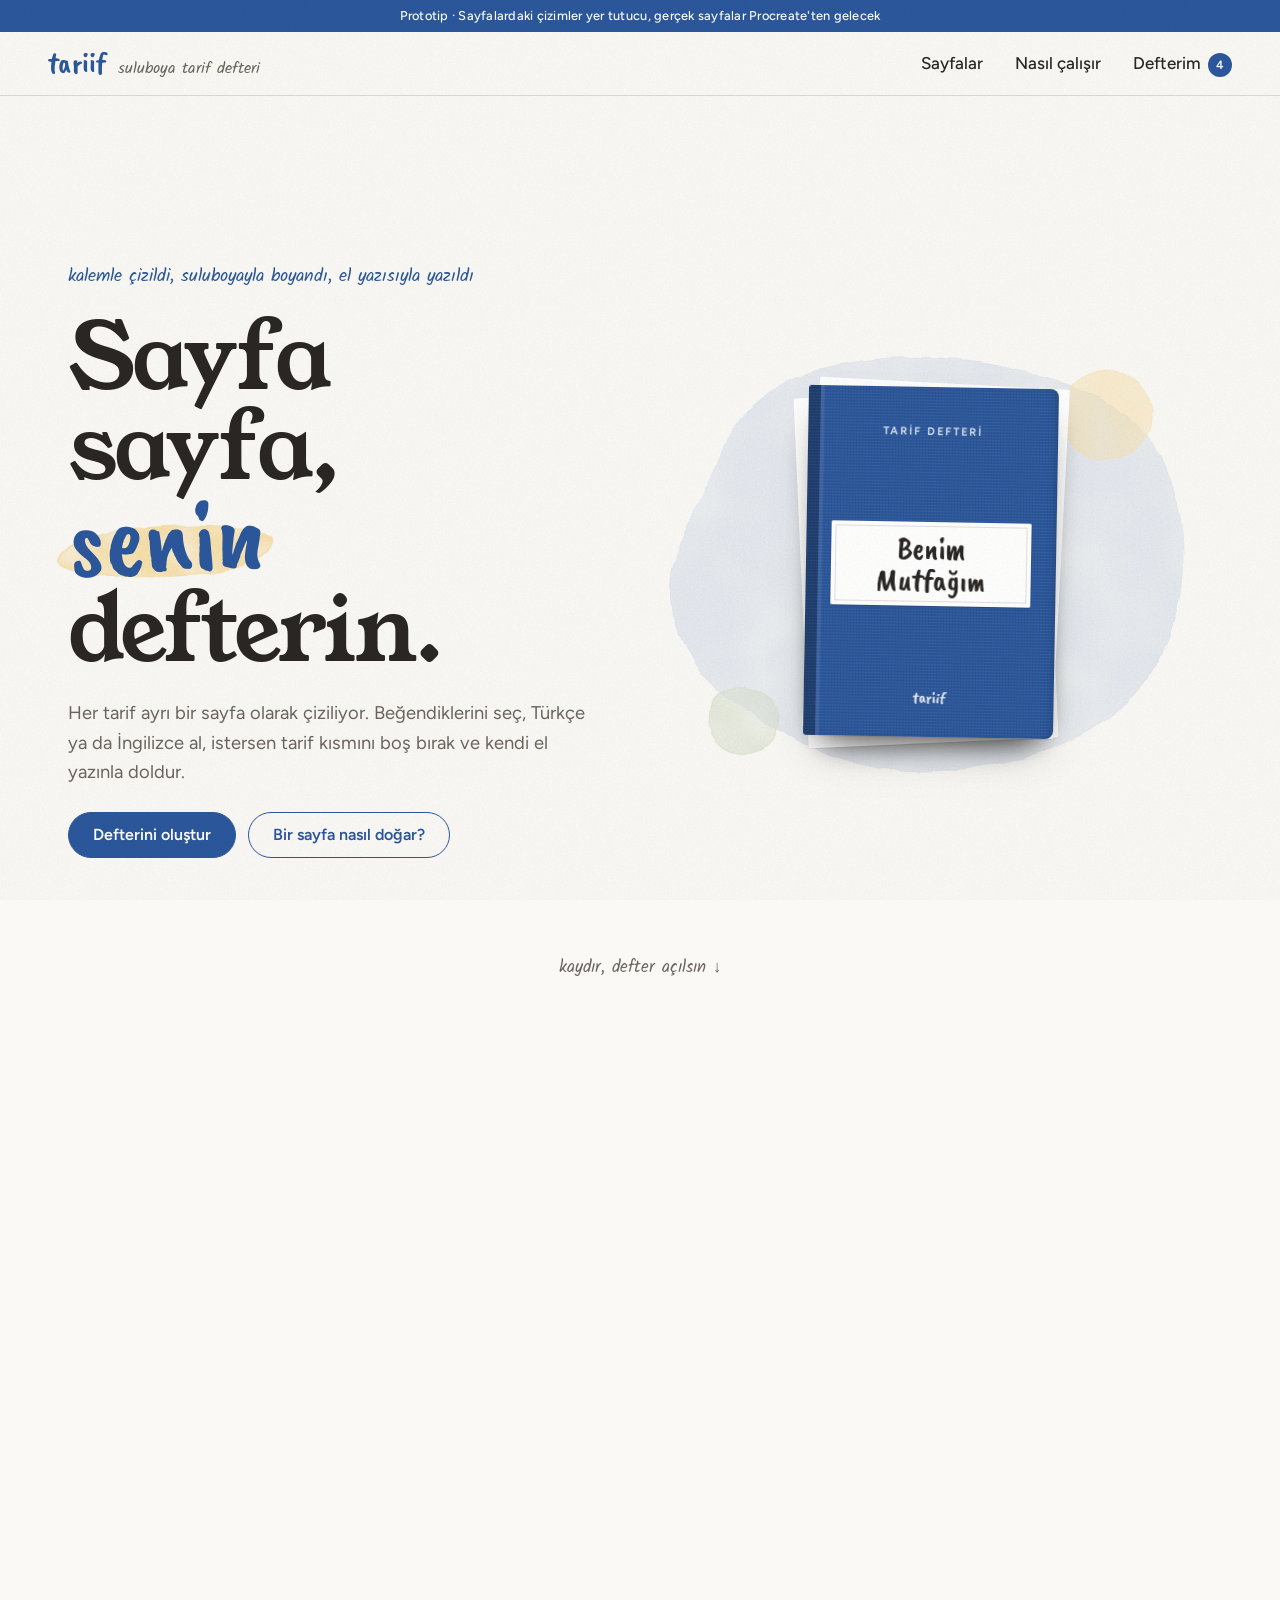
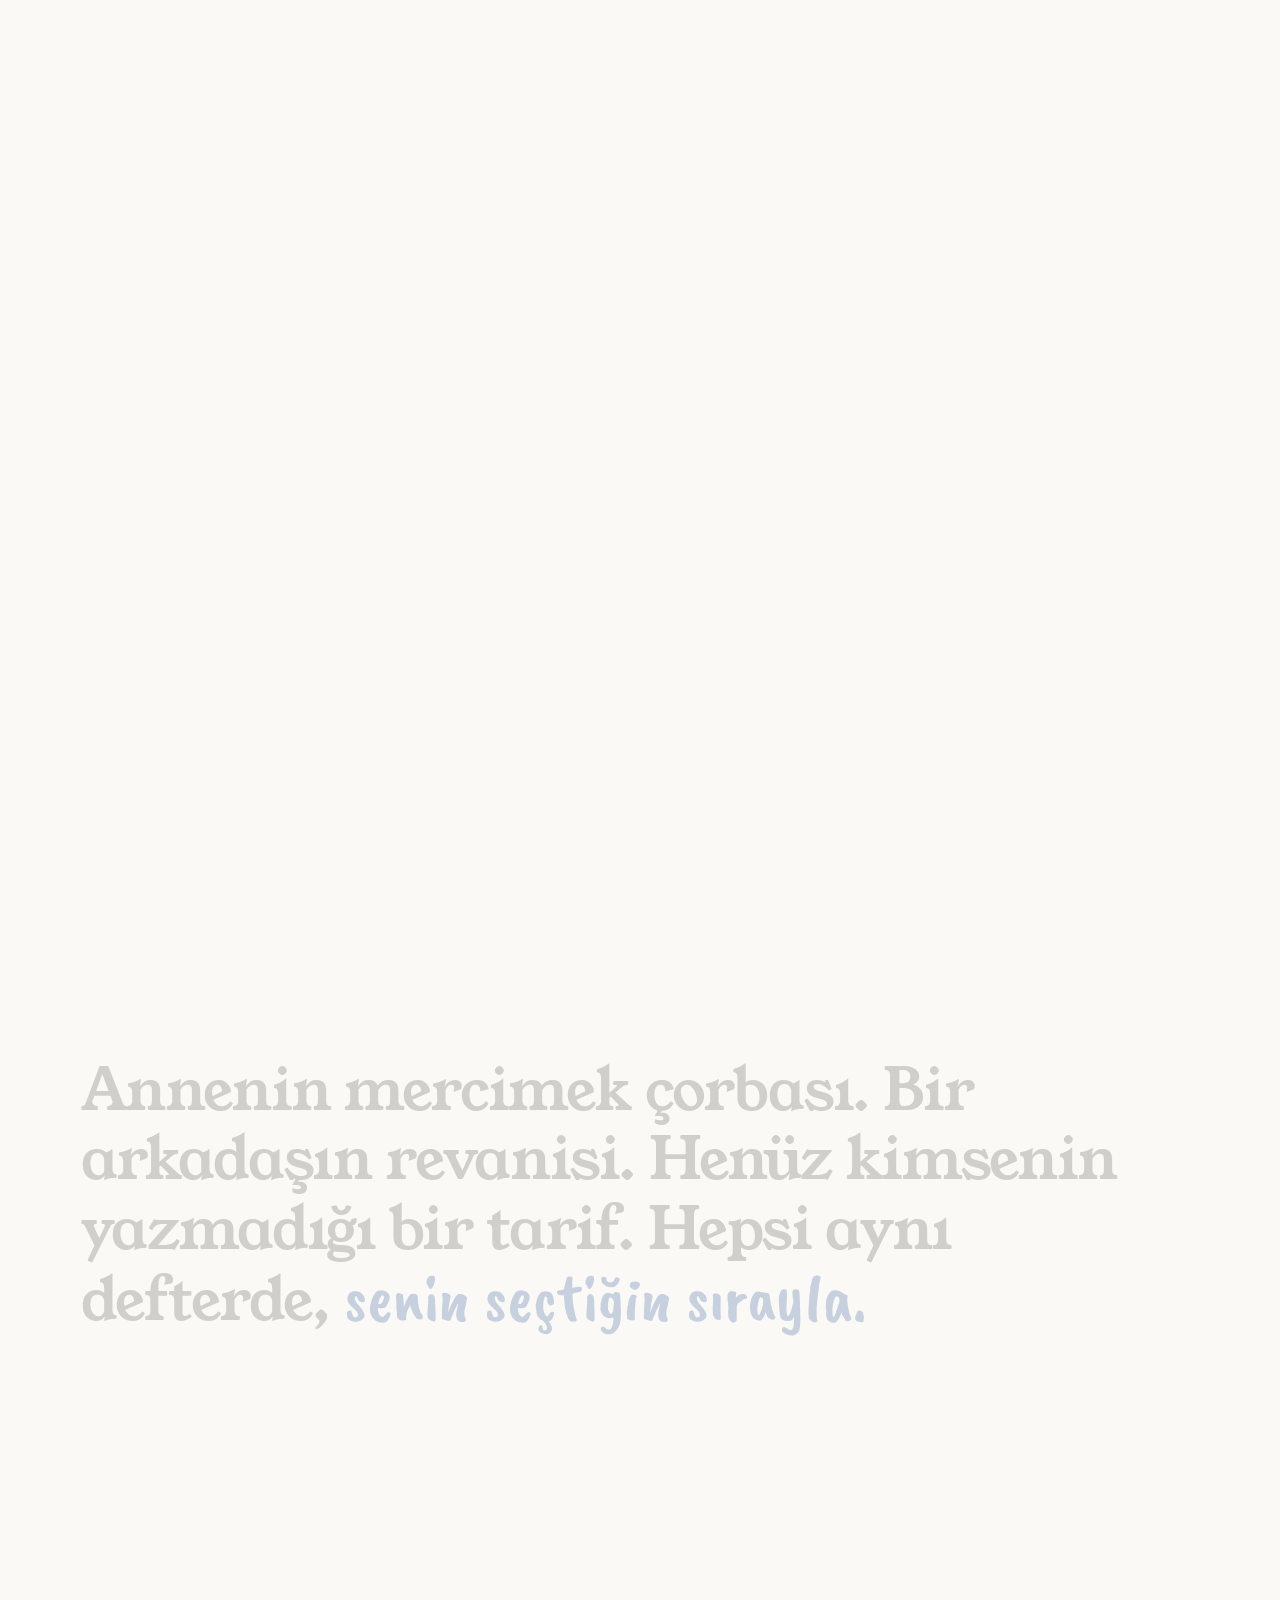
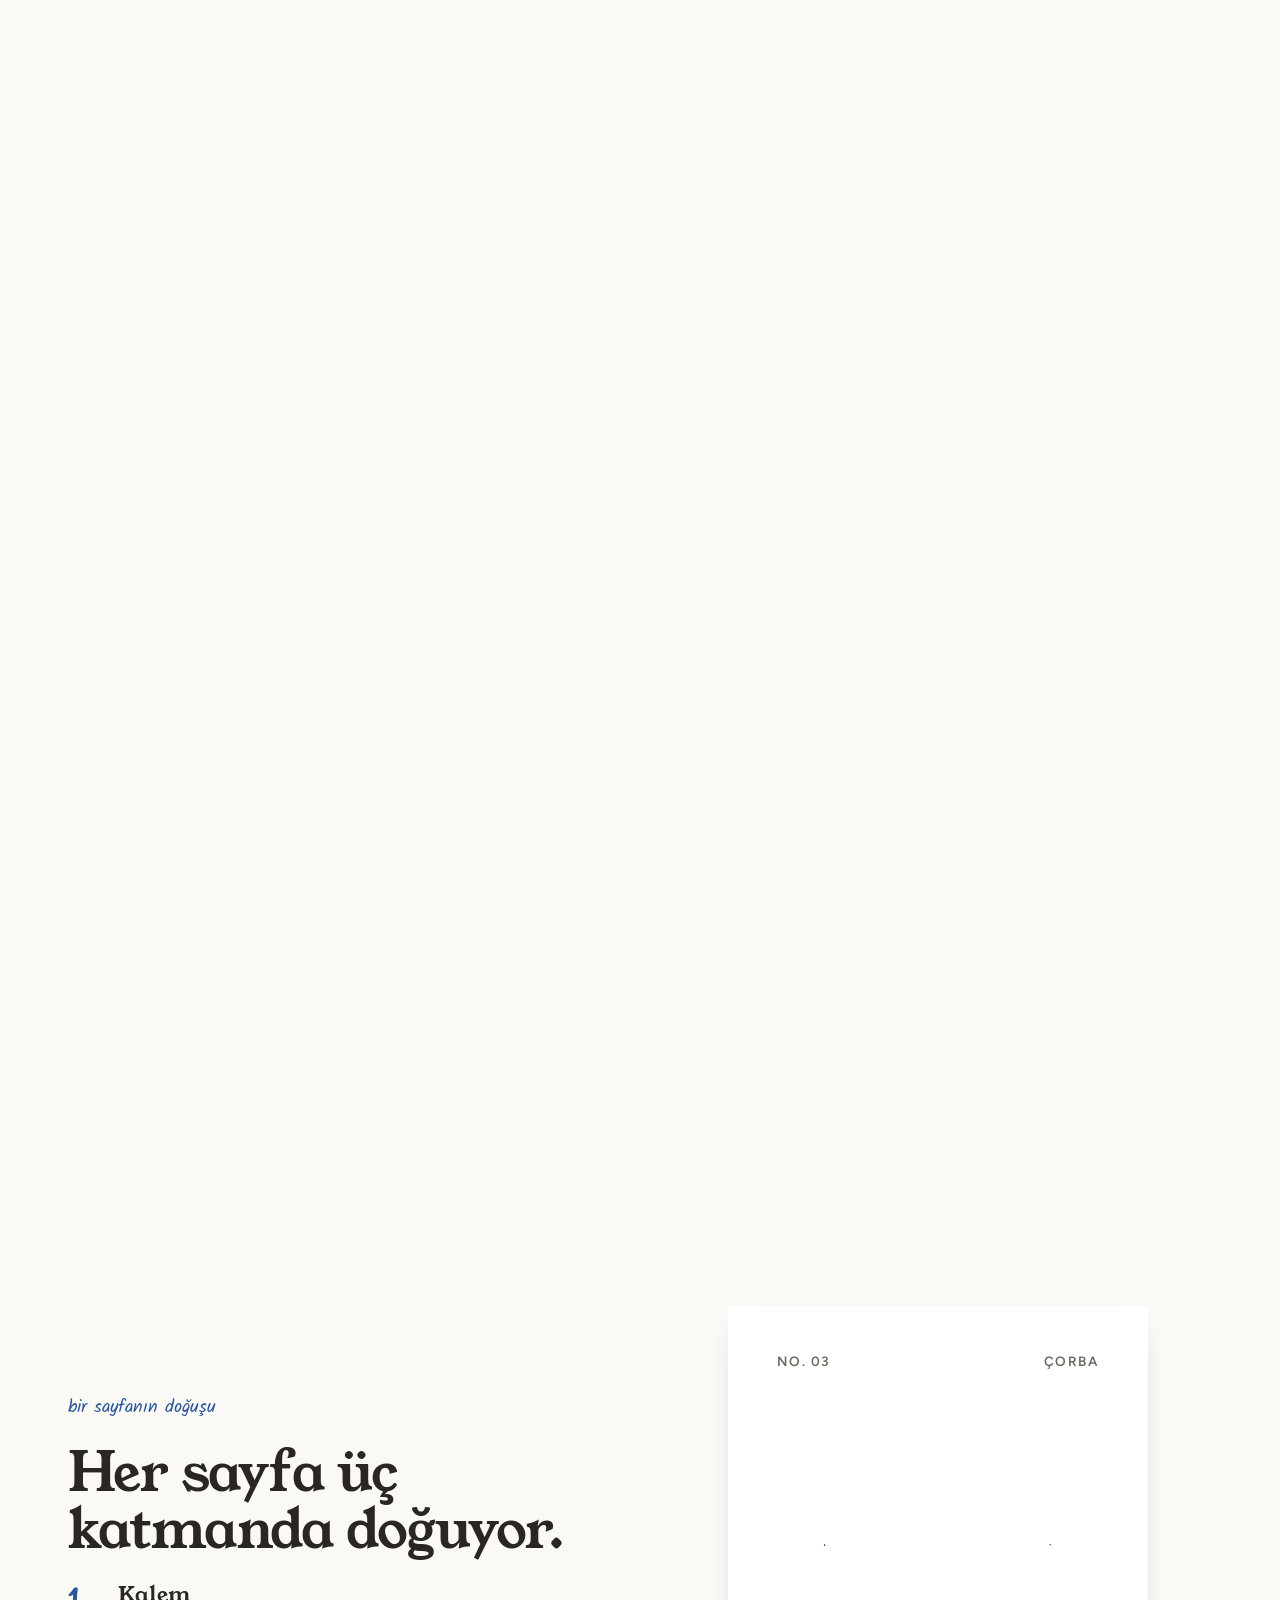
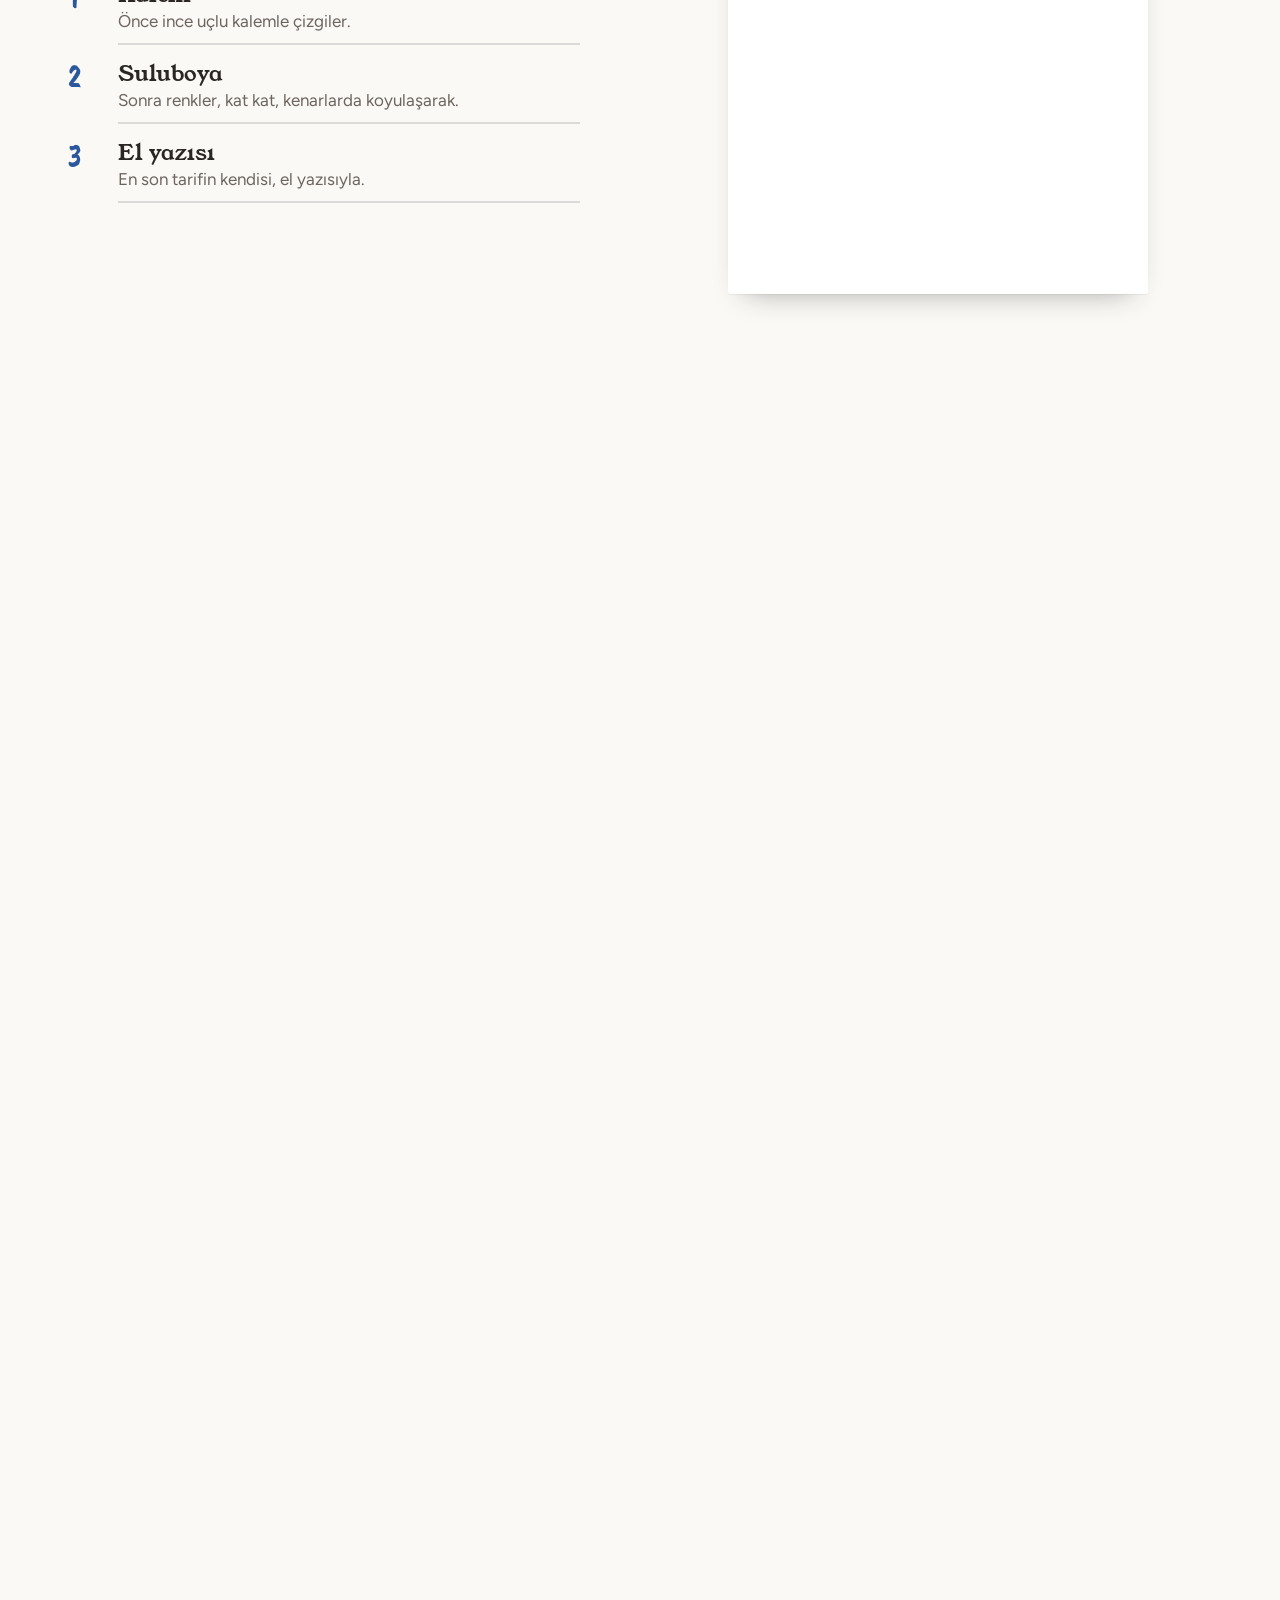
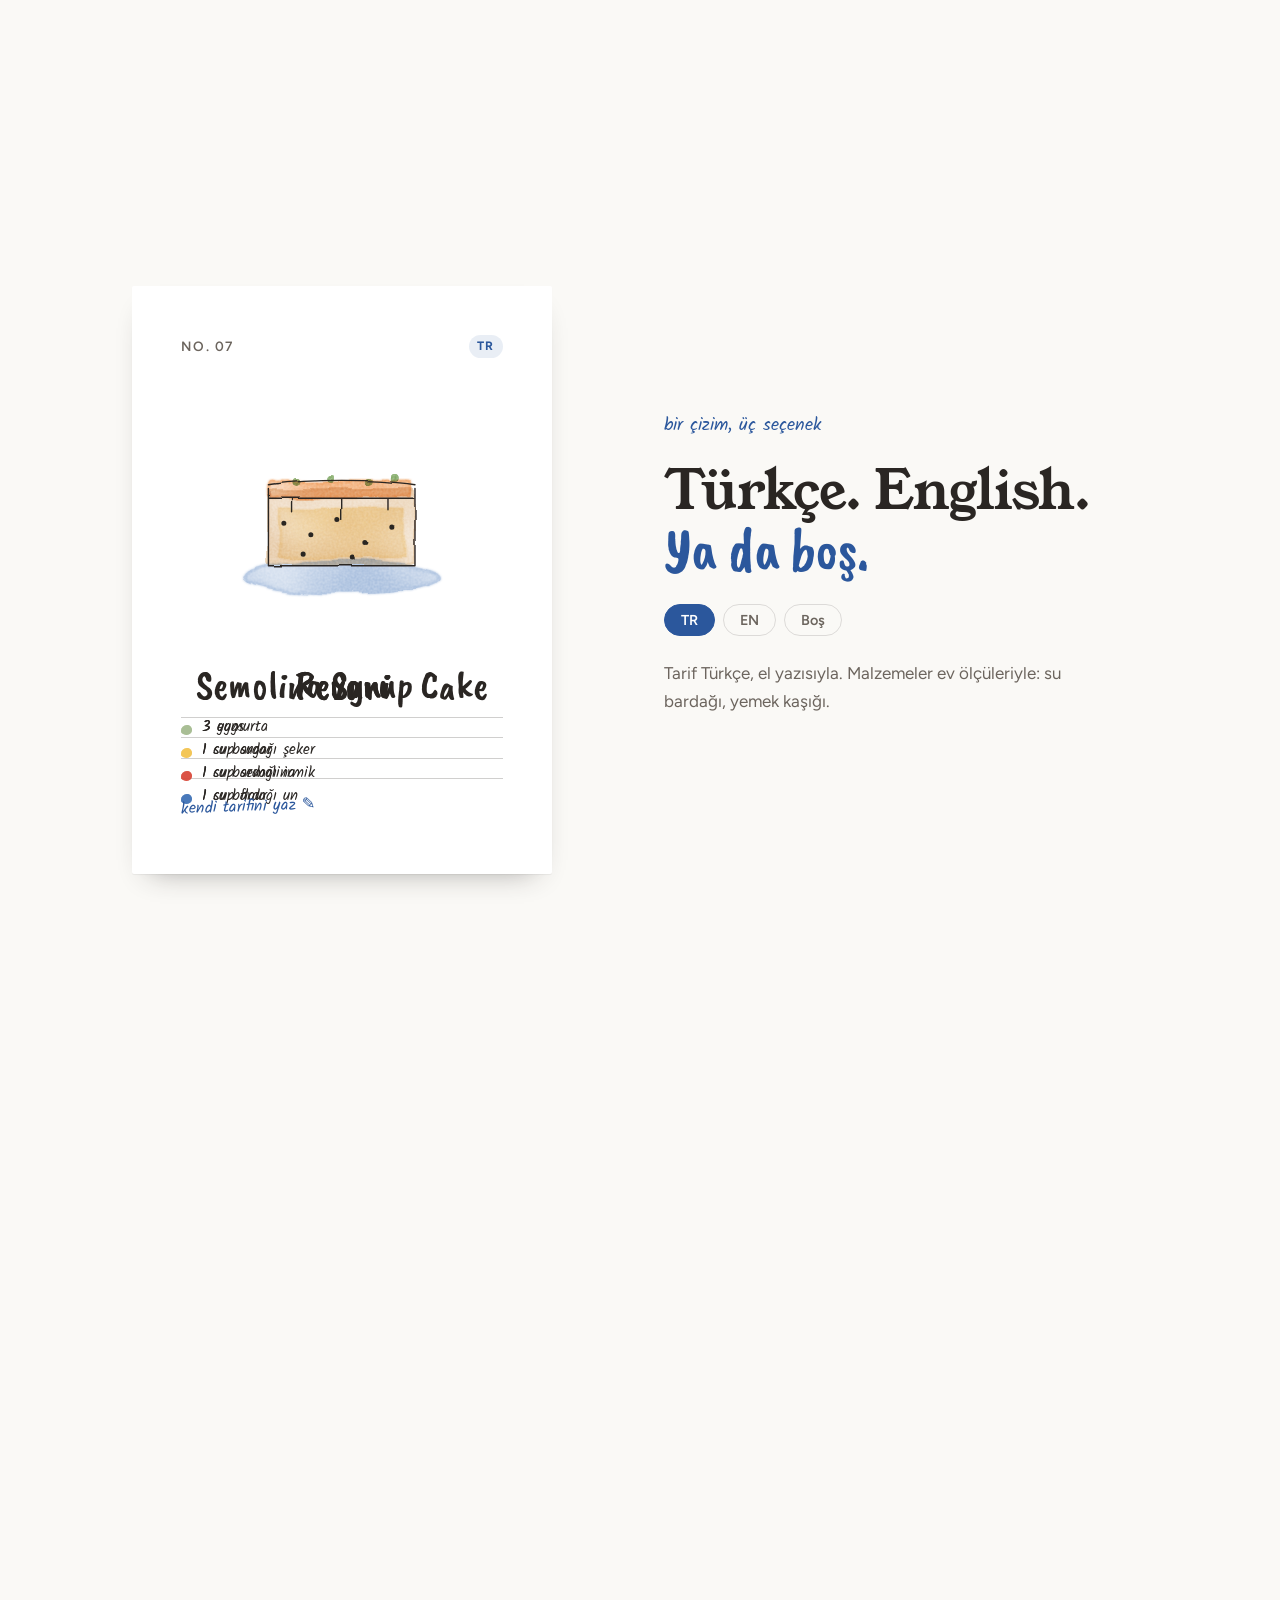
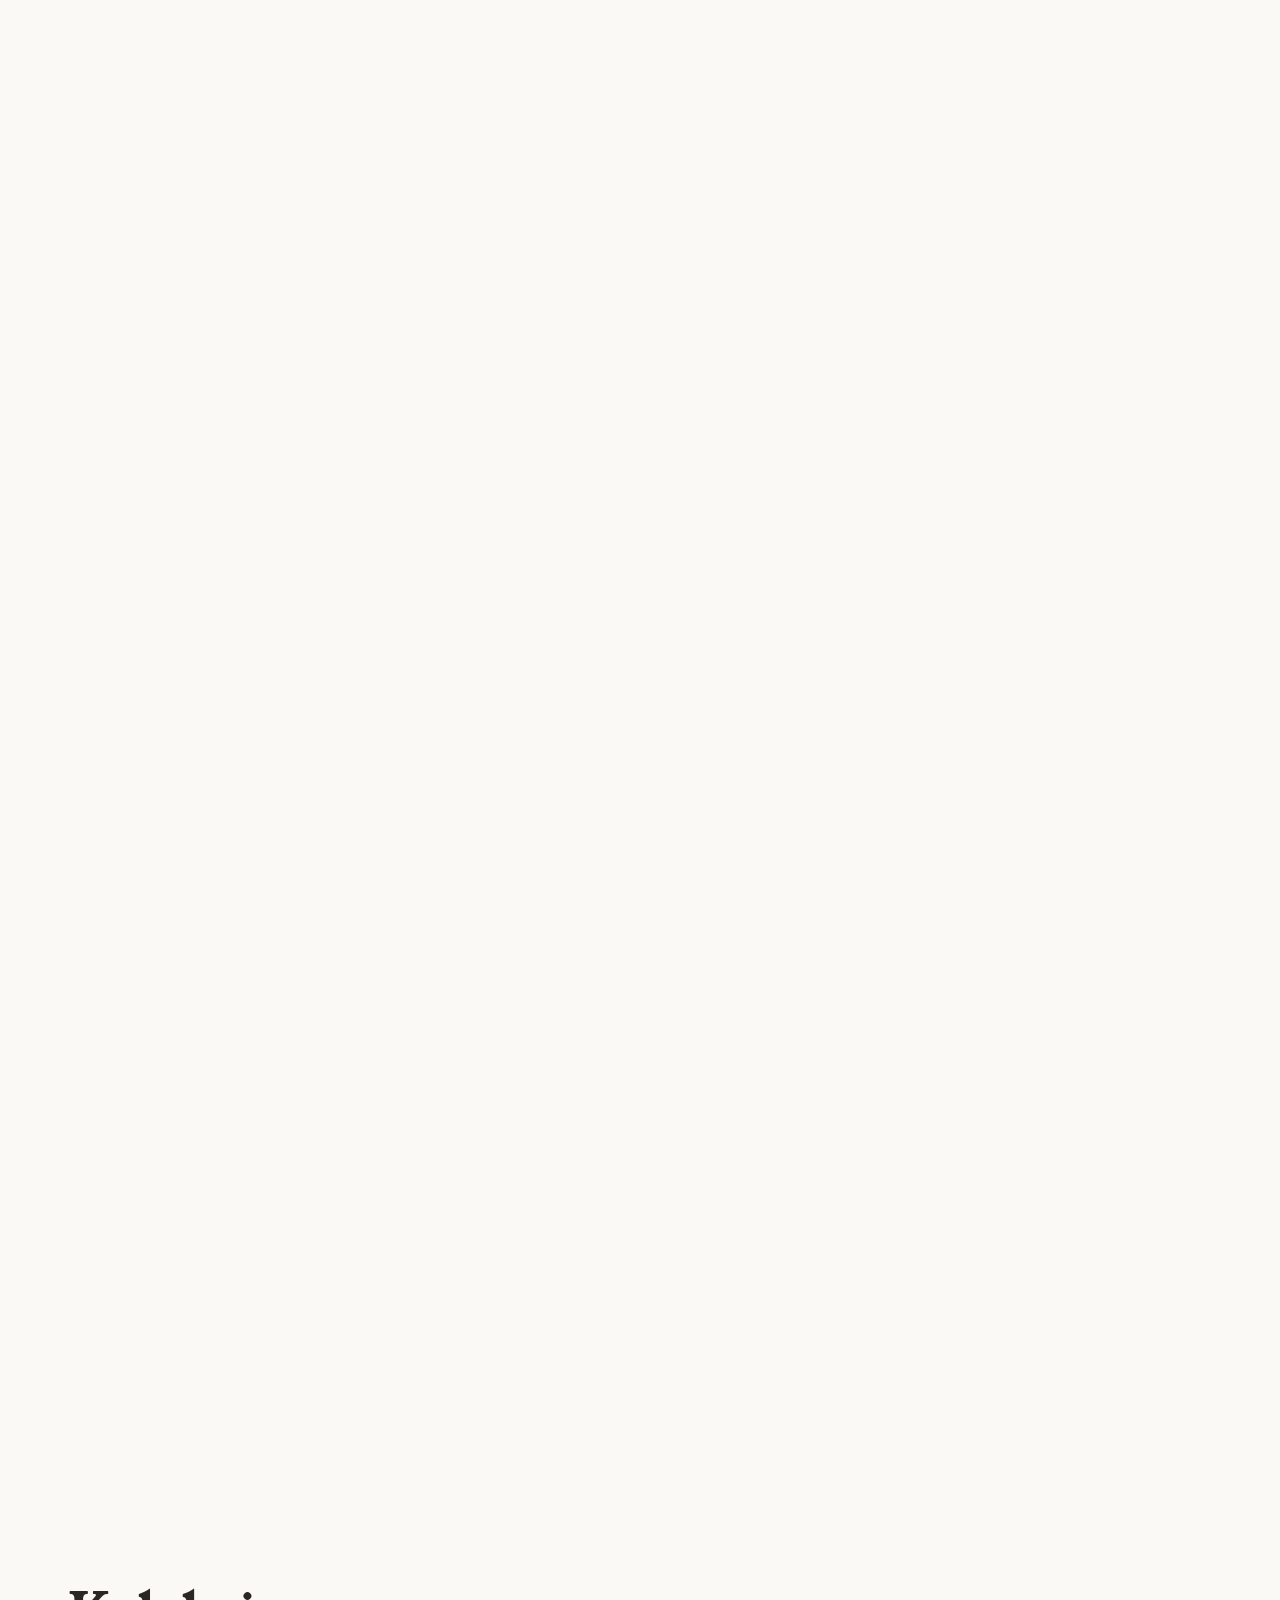
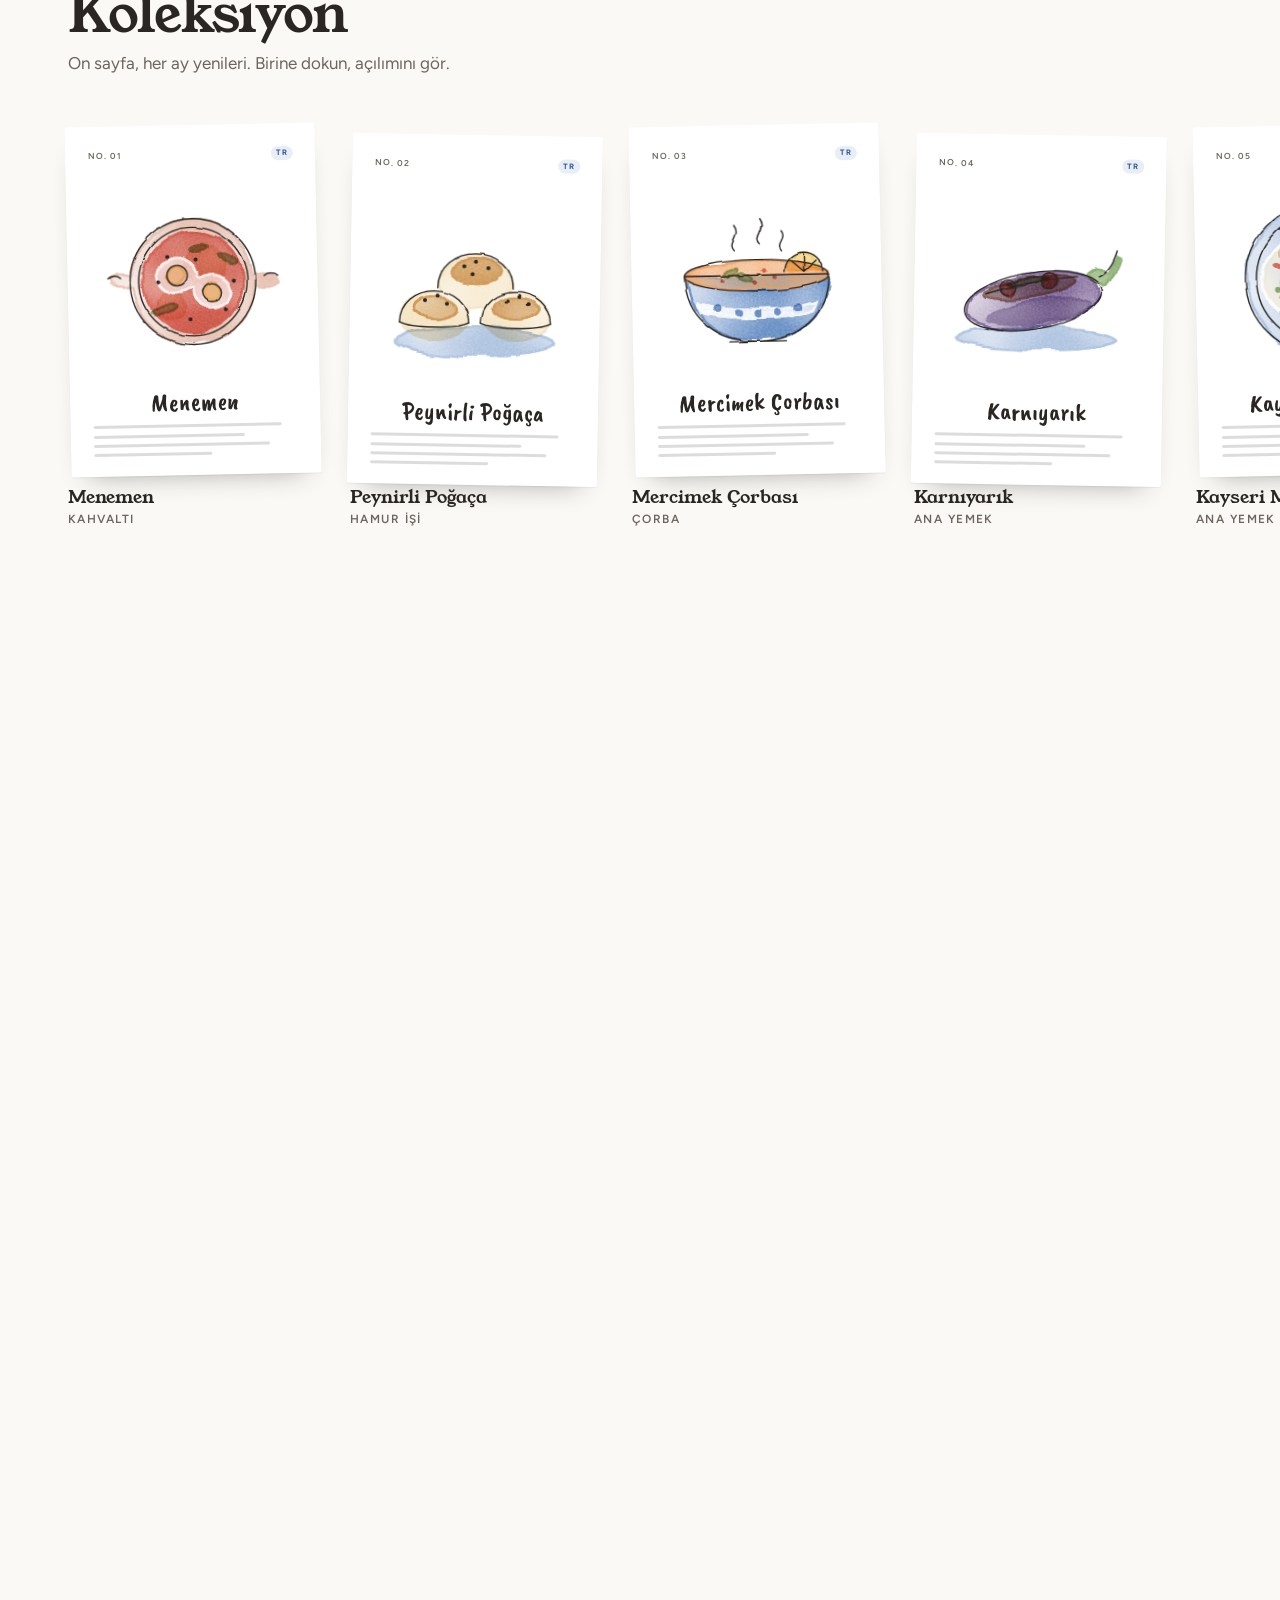
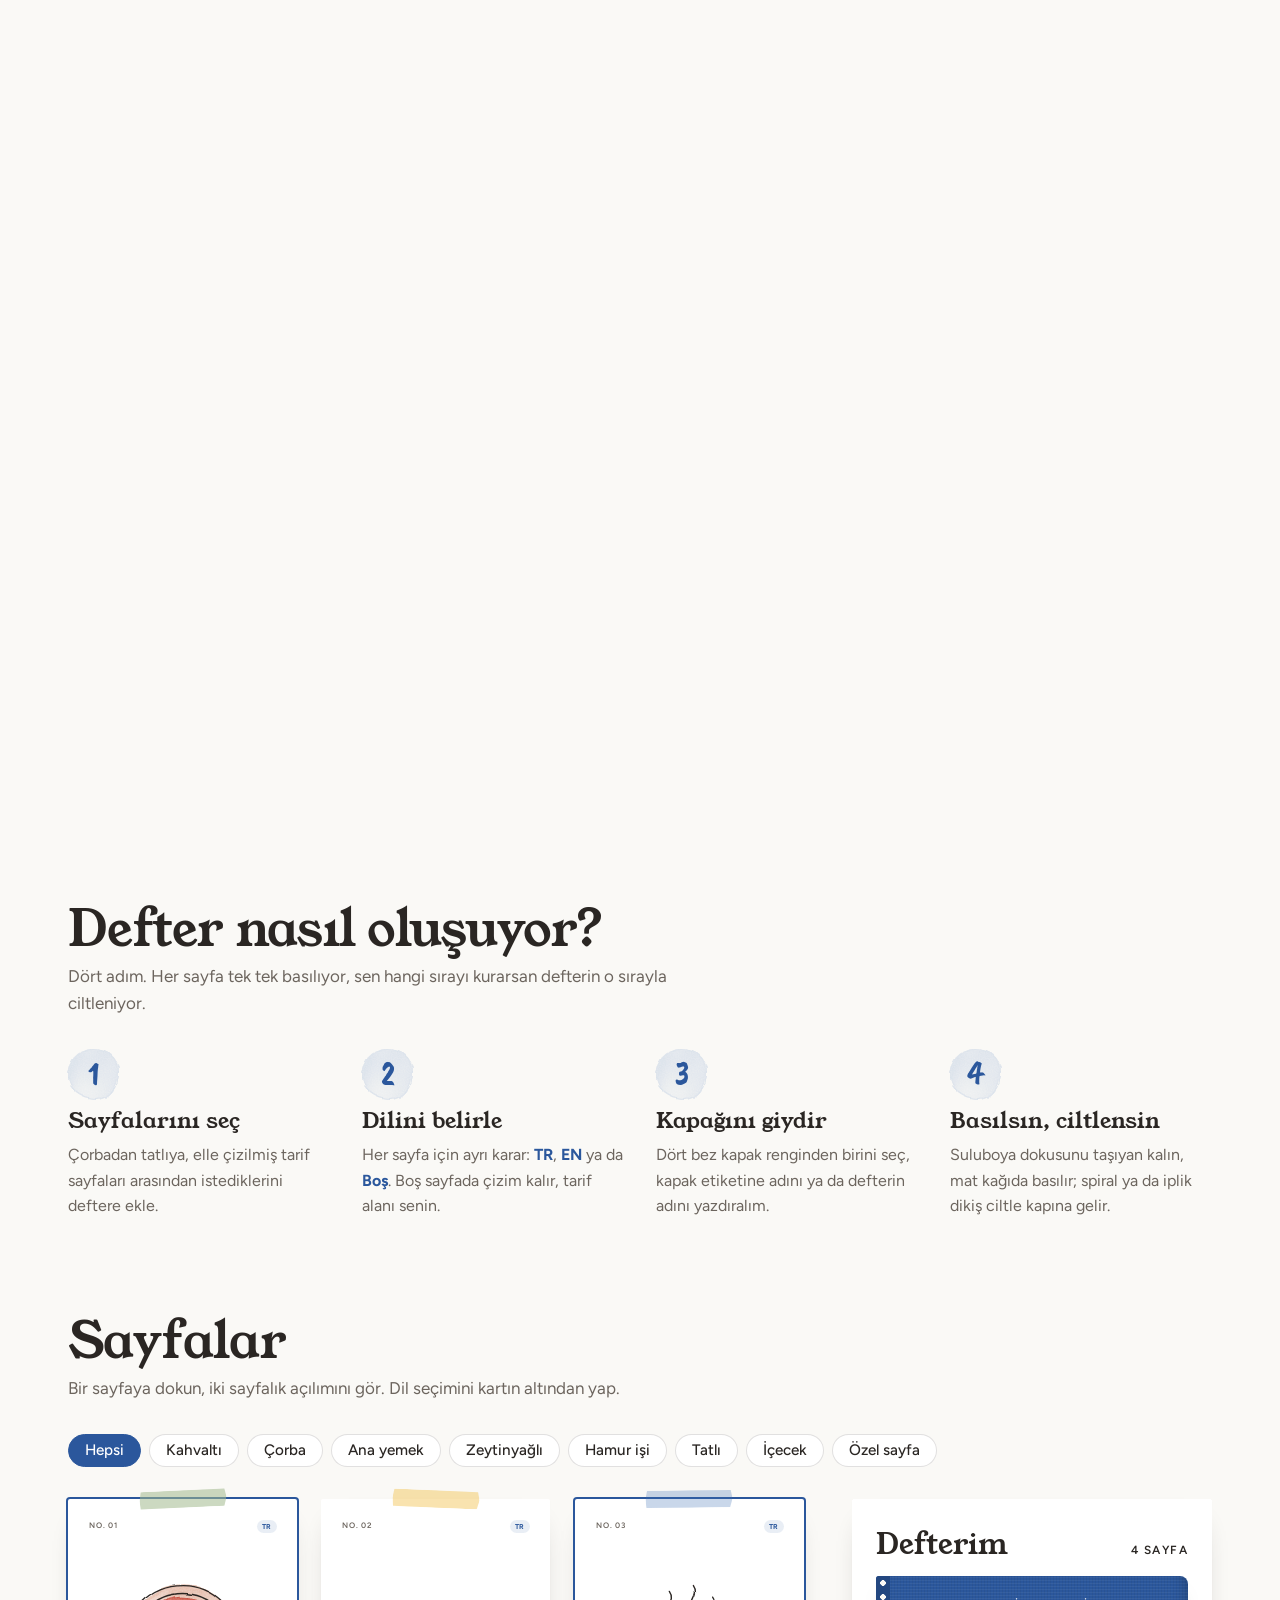
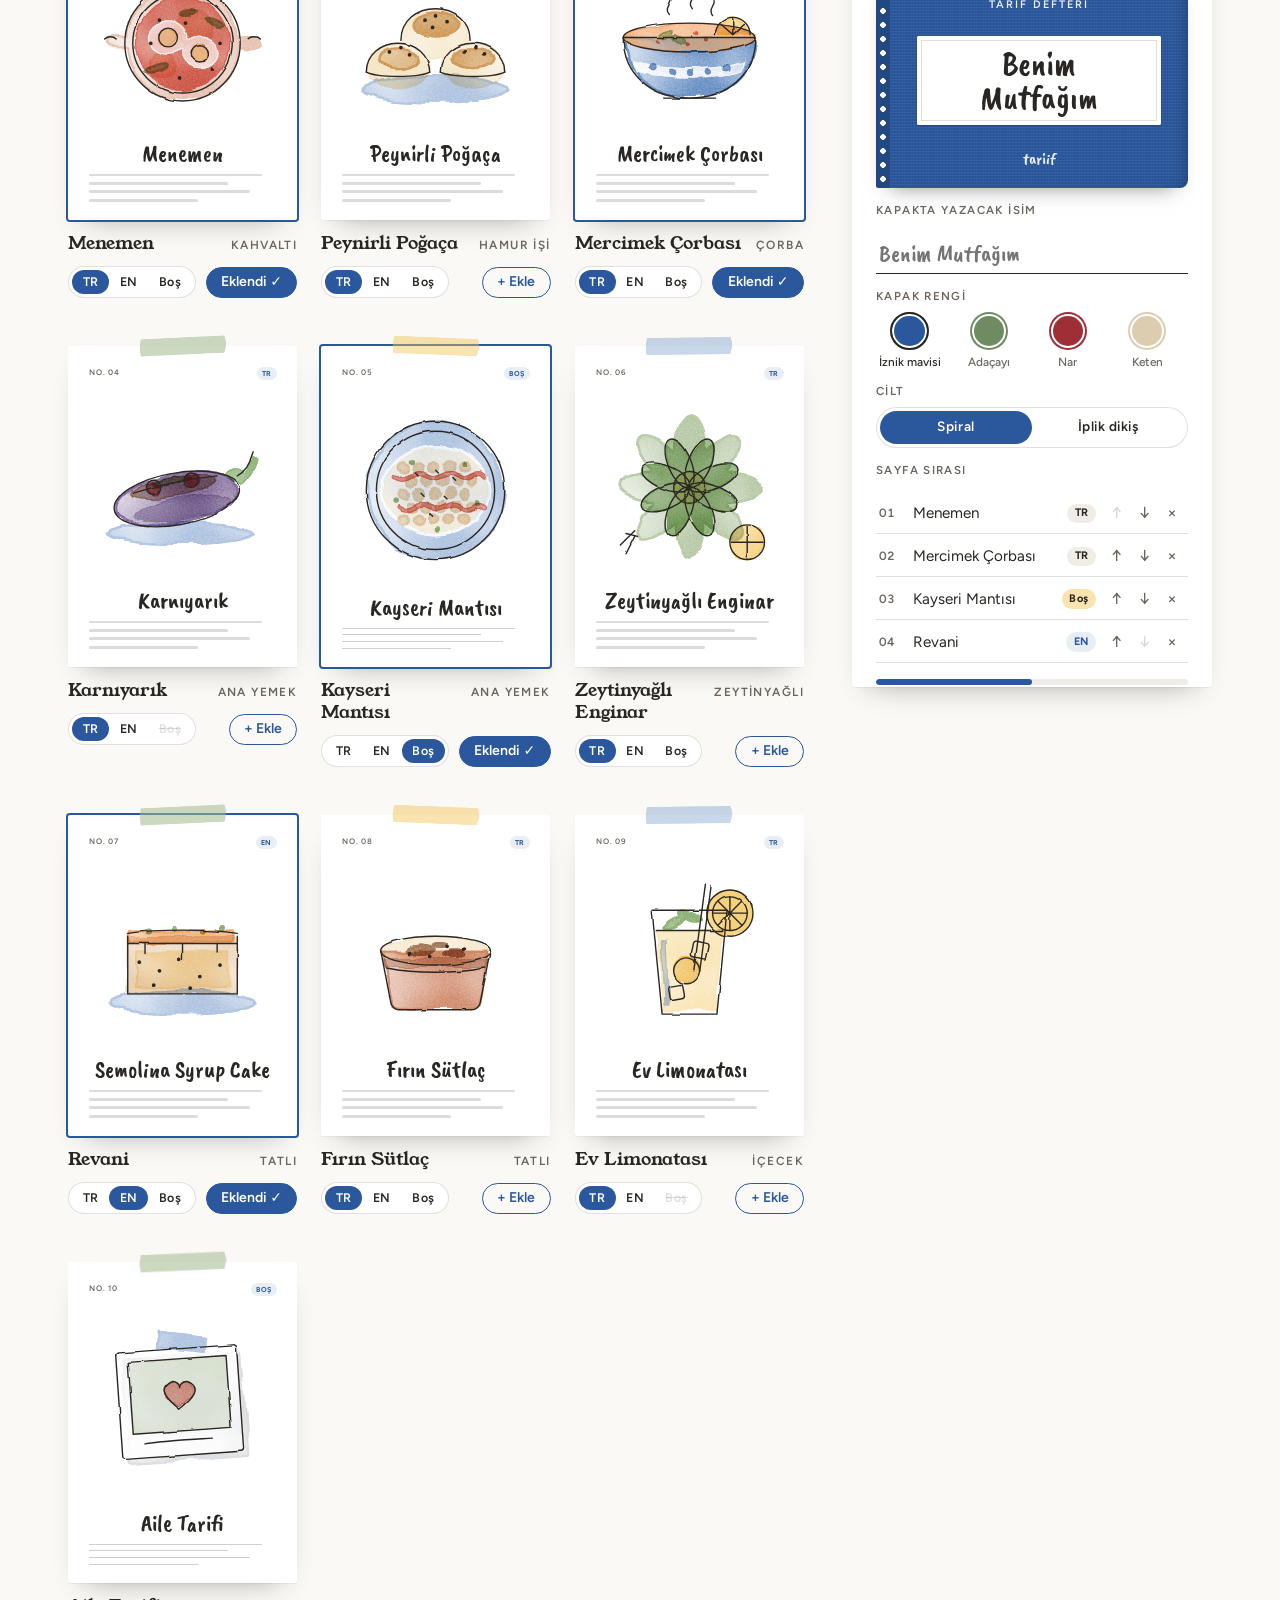
==== commit 363adeea: "Add Apple-style scroll-driven scenes Pinned sections driven by scroll progress: the book cover opens" ====
--- a/index.html
+++ b/index.html
@@ -64,31 +64,87 @@
 
 <main>
 
-  <!-- HERO -->
-  <section class="hero">
-    <div class="hero-copy">
-      <p class="eyebrow">kalemle çizildi, suluboyayla boyandı, el yazısıyla yazıldı</p>
-      <h1>Sayfa sayfa,<br><span class="h1-hand">senin</span> defterin.</h1>
-      <p class="lede">Her tarif ayrı bir sayfa olarak çiziliyor. Beğendiklerini seç, Türkçe ya da İngilizce al, istersen tarif kısmını boş bırak ve kendi el yazınla doldur.</p>
-      <div class="hero-cta">
-        <a class="btn btn-ink" href="#sayfalar">Defterini oluştur</a>
-        <a class="btn btn-line" href="#nasil">Nasıl çalışır?</a>
-      </div>
-    </div>
-
-    <div class="hero-stage" aria-hidden="true">
-      <svg class="hero-wash" viewBox="0 0 400 360" preserveAspectRatio="none"><g filter="url(#wc1)"><path d="M70 60c60-50 190-40 260 0s70 150 30 210-170 90-250 50S-20 230 20 150s20-60 50-90z"/></g><g filter="url(#wc2)"><circle class="dab-y" cx="330" cy="70" r="34"/><circle class="dab-g" cx="60" cy="300" r="26"/></g></svg>
-      <div class="fan" id="heroFan"></div>
-      <p class="note note-a">bu sayfayı boş<br>bırakabilirsin</p>
-      <svg class="arrow arrow-a" viewBox="0 0 90 60"><path d="M4 8c22 2 52 10 74 40m0 0-14-4m14 4 1-14"/></svg>
-      <p class="note note-b">EN de var!</p>
-    </div>
-  </section>
-
-  <!-- STRIP -->
-  <div class="tape-row" aria-hidden="true">
-    <span>mercimek</span><span>pul biber</span><span>tereyağı</span><span>dereotu</span><span>irmik</span><span>kimyon</span><span>nane</span><span>sarımsaklı yoğurt</span>
-  </div>
+  <!-- 1 · HERO: the book opens as you scroll -->
+  <section class="scene scene-hero" data-scene="hero">
+    <div class="sticky">
+      <div class="hero-copy">
+        <p class="eyebrow">kalemle çizildi, suluboyayla boyandı, el yazısıyla yazıldı</p>
+        <h1>Sayfa sayfa,<br><span class="h1-hand">senin</span> defterin.</h1>
+        <p class="lede">Her tarif ayrı bir sayfa olarak çiziliyor. Beğendiklerini seç, Türkçe ya da İngilizce al, istersen tarif kısmını boş bırak ve kendi el yazınla doldur.</p>
+        <div class="hero-cta">
+          <a class="btn btn-ink" href="#sayfalar">Defterini oluştur</a>
+          <a class="btn btn-line" href="#cizim">Bir sayfa nasıl doğar?</a>
+        </div>
+      </div>
+
+      <div class="book-stage" aria-hidden="true">
+        <svg class="hero-wash" viewBox="0 0 400 360" preserveAspectRatio="none"><g filter="url(#wc1)"><path d="M70 60c60-50 190-40 260 0s70 150 30 210-170 90-250 50S-20 230 20 150s20-60 50-90z"/></g><g filter="url(#wc2)"><circle class="dab-y" cx="330" cy="70" r="34"/><circle class="dab-g" cx="60" cy="300" r="26"/></g></svg>
+        <div class="fan" id="heroFan"></div>
+        <div class="book-cover">
+          <div class="book-leaf">
+            <div class="cover-front">
+              <span class="cover-kicker">tarif defteri</span>
+              <span class="cover-name">Benim Mutfağım</span>
+              <span class="cover-mark">tariif</span>
+            </div>
+            <div class="cover-inside"><span>bu defter<br>…………… ait</span></div>
+          </div>
+        </div>
+        <p class="note note-a">bu sayfayı boş<br>bırakabilirsin</p>
+        <svg class="arrow arrow-a" viewBox="0 0 90 60"><path d="M4 8c22 2 52 10 74 40m0 0-14-4m14 4 1-14"/></svg>
+        <p class="note note-b">EN de var!</p>
+      </div>
+
+      <p class="scroll-cue" aria-hidden="true">kaydır, defter açılsın ↓</p>
+    </div>
+  </section>
+
+  <!-- 2 · STATEMENT: words ink in as you scroll -->
+  <section class="scene scene-say" data-scene="say">
+    <div class="sticky">
+      <p class="say" id="say">Annenin mercimek çorbası. Bir arkadaşın revanisi. Henüz kimsenin yazmadığı bir tarif. Hepsi aynı defterde, <em>senin seçtiğin sırayla.</em></p>
+    </div>
+  </section>
+
+  <!-- 3 · ONE PAGE, THREE LAYERS: pen, paint, handwriting -->
+  <section class="scene scene-build" data-scene="build" id="cizim">
+    <div class="sticky">
+      <div class="build-copy">
+        <p class="eyebrow">bir sayfanın doğuşu</p>
+        <h2>Her sayfa üç katmanda doğuyor.</h2>
+        <ol class="build-steps" id="buildSteps">
+          <li><b>Kalem</b><span>Önce ince uçlu kalemle çizgiler.</span></li>
+          <li><b>Suluboya</b><span>Sonra renkler, kat kat, kenarlarda koyulaşarak.</span></li>
+          <li><b>El yazısı</b><span>En son tarifin kendisi, el yazısıyla.</span></li>
+        </ol>
+      </div>
+      <div class="page build-page" id="buildPage"></div>
+    </div>
+  </section>
+
+  <!-- 4 · ONE DRAWING, THREE CHOICES -->
+  <section class="scene scene-lang" data-scene="lang">
+    <div class="sticky">
+      <div class="page lang-page" id="langPage"></div>
+      <div class="lang-copy">
+        <p class="eyebrow">bir çizim, üç seçenek</p>
+        <h2>Türkçe. English. <span class="h-hand">Ya da boş.</span></h2>
+        <div class="lang-dots" id="langDots"><span>TR</span><span>EN</span><span>Boş</span></div>
+        <p class="lang-desc" id="langDesc"></p>
+      </div>
+    </div>
+  </section>
+
+  <!-- 5 · COLLECTION: pages slide sideways as you scroll down -->
+  <section class="scene scene-gallery" data-scene="gallery">
+    <div class="sticky">
+      <div class="gallery-head">
+        <h2>Koleksiyon</h2>
+        <p>On sayfa, her ay yenileri. Birine dokun, açılımını gör.</p>
+      </div>
+      <div class="gallery-track" id="galleryTrack"></div>
+    </div>
+  </section>
 
   <!-- HOW -->
   <section class="how" id="nasil">
--- a/assets/styles.css
+++ b/assets/styles.css
@@ -152,18 +152,41 @@
 .btn-block { width: 100%; }
 .btn[disabled] { opacity: .4; cursor: not-allowed; transform: none; }
 
-/* ---------- hero ---------- */
-.hero {
+/* ---------- scroll scenes ----------
+   Each .scene is taller than the screen; its .sticky child pins for the extra height and app.js turns
+   the scroll position inside the scene into progress (0 → 1). */
+main > section.scene { max-width: none; padding-inline: 0; }
+.scene { position: relative; }
+.sticky {
+  position: sticky;
+  top: 0;
+  height: 100vh;
+  height: 100svh;
+  overflow: hidden;
+}
+.scene h2 {
+  margin: 0;
+  font: 400 clamp(2rem, 4.4vw, 3.4rem)/1.05 var(--f-display);
+  letter-spacing: -.02em;
+  text-wrap: balance;
+}
+.h-hand { font: 400 1.12em/1 var(--f-letter); color: var(--cobalt); }
+
+/* 1 · hero */
+.scene-hero { height: 250vh; }
+.scene-hero .sticky {
   display: grid;
   grid-template-columns: minmax(0, 1fr) minmax(0, 1.05fr);
   align-items: center;
   gap: var(--s-7);
-  padding-block: clamp(2.5rem, 6vw, 5rem) clamp(2rem, 4vw, 3.5rem);
+  max-width: var(--maxw);
+  margin-inline: auto;
+  padding: 5rem var(--gutter) 3rem;
 }
 .hero-copy { display: grid; gap: var(--s-5); min-width: 0; }
-.hero h1 {
+.hero-copy h1 {
   margin: 0;
-  font: 400 clamp(3rem, 7.6vw, 6.2rem)/.98 var(--f-display);
+  font: 400 clamp(2.8rem, 7.2vw, 6rem)/.98 var(--f-display);
   letter-spacing: -.03em;
   text-wrap: balance;
 }
@@ -188,48 +211,193 @@
 .lede { margin: 0; font-size: 1.15rem; max-width: 46ch; color: var(--ink-soft); }
 .hero-cta { display: flex; flex-wrap: wrap; gap: var(--s-3); }
 
-.hero-stage { position: relative; min-height: 470px; min-width: 0; }
-.hero-wash { position: absolute; inset: 4% 2%; width: 96%; height: 92%; overflow: visible; }
+.book-stage { position: relative; height: min(520px, 68svh); min-width: 0; perspective: 1800px; }
+.hero-wash { position: absolute; inset: 4% 2%; width: 96%; height: 92%; overflow: visible; opacity: calc(.4 + var(--fan, 0) * .6); }
 .hero-wash path { fill: var(--pg-blue); opacity: .2; }
 .hero-wash .dab-y { fill: var(--pg-yellow); opacity: .55; }
 .hero-wash .dab-g { fill: var(--pg-sage); opacity: .6; }
 .fan { position: absolute; inset: 0; }
-.fan .page {
+.fan .page, .book-cover {
   position: absolute;
   width: min(250px, 50%);
   left: 50%; top: 50%;
-  transform-origin: 50% 110%;
-  transition: transform .6s cubic-bezier(.2, .8, .2, 1);
-  box-shadow: var(--shadow-sheet);
-}
-.fan .page:nth-child(1) { transform: translate(-50%, -50%) translateX(-34%) rotate(-10deg); }
-.fan .page:nth-child(2) { transform: translate(-50%, -50%) translateY(-4%) rotate(1.5deg); z-index: 2; }
-.fan .page:nth-child(3) { transform: translate(-50%, -50%) translateX(34%) rotate(9deg); z-index: 1; }
-.hero-stage:hover .fan .page:nth-child(1) { transform: translate(-50%, -50%) translateX(-46%) rotate(-14deg); }
-.hero-stage:hover .fan .page:nth-child(3) { transform: translate(-50%, -50%) translateX(46%) rotate(13deg); }
-
-.note { position: absolute; margin: 0; font: 400 1.25rem/1.15 var(--f-hand); color: var(--cobalt); z-index: 3; }
+  transform: translate(-50%, -50%);
+}
+.fan .page { box-shadow: var(--shadow-sheet); }
+.fan .page:nth-child(2) { z-index: 2; }
+.book-cover {
+  aspect-ratio: 5 / 7;
+  z-index: 5;
+  transform: translate(-50%, -50%) rotate(1deg);
+  opacity: calc(1 - var(--fan, 0) * 1.8);
+  transform-style: preserve-3d;
+  pointer-events: none;
+}
+.book-leaf {
+  position: absolute; inset: 0;
+  transform-origin: 0 50%;
+  transform: rotateY(calc(var(--open, 0) * -150deg));
+  transform-style: preserve-3d;
+}
+.cover-front, .cover-inside {
+  position: absolute; inset: 0;
+  border-radius: 3px 8px 8px 3px;
+  backface-visibility: hidden;
+  -webkit-backface-visibility: hidden;
+}
+.cover-front {
+  display: grid; align-content: space-between; justify-items: center; text-align: center;
+  padding: 16% 10% 12%;
+  color: var(--sheet);
+  background:
+    linear-gradient(90deg, rgba(0, 0, 0, .28) 0 5%, rgba(255, 255, 255, .08) 5% 6.5%, transparent 6.5%),
+    repeating-linear-gradient(0deg, rgba(255, 255, 255, .05) 0 1px, transparent 1px 3px),
+    repeating-linear-gradient(90deg, rgba(0, 0, 0, .05) 0 1px, transparent 1px 3px),
+    var(--cobalt);
+  box-shadow: 0 24px 40px -22px rgba(42, 38, 35, .7), inset -6px 0 12px -8px rgba(0, 0, 0, .35);
+}
+.cover-front .cover-name { font-size: clamp(1.4rem, 2.6vw, 2rem); }
+.cover-inside {
+  transform: rotateY(180deg);
+  background: var(--paper-2);
+  display: grid; place-items: center;
+  font: 400 1.1rem/1.4 var(--f-hand); color: var(--ink-soft); text-align: center;
+}
+
+.note { position: absolute; margin: 0; font: 400 1.25rem/1.15 var(--f-hand); color: var(--cobalt); z-index: 6; }
+.note, .arrow { opacity: calc((var(--fan, 0) - .8) * 5); }
 .note-a { right: 0; top: 0; transform: rotate(5deg); text-align: right; }
 .note-b { left: 2%; bottom: 3%; transform: rotate(-6deg); }
-.arrow { position: absolute; width: 80px; right: 13%; top: 13%; z-index: 3; transform: rotate(32deg); }
+.arrow { position: absolute; width: 80px; right: 13%; top: 13%; z-index: 6; transform: rotate(32deg); }
 .arrow path { fill: none; stroke: var(--cobalt); stroke-width: 1.8; stroke-linecap: round; stroke-linejoin: round; }
-
-/* ---------- tape row ---------- */
-.tape-row {
-  display: flex; flex-wrap: wrap; justify-content: center; gap: .7rem 1.1rem;
-  padding: var(--s-6) var(--gutter);
-  border-block: 1px solid var(--rule);
-}
-.tape-row span {
-  font: 400 1.15rem/1 var(--f-hand);
-  padding: .4rem .9rem .3rem;
-  background: var(--tape-sage);
-  transform: rotate(var(--r, -1.5deg));
-  clip-path: polygon(1% 4%, 99% 0, 100% 52%, 98% 100%, 0 96%, 2% 50%);
-}
-.tape-row span:nth-child(4n+2) { --r: 1.5deg; background: var(--tape-yellow); }
-.tape-row span:nth-child(4n+3) { --r: -.5deg; background: var(--tape-blue); }
-.tape-row span:nth-child(4n) { --r: 2deg; background: var(--tape-pink); }
+.scroll-cue {
+  position: absolute; left: 50%; bottom: 1.2rem;
+  transform: translateX(-50%);
+  margin: 0;
+  font: 400 1.05rem/1 var(--f-hand); color: var(--ink-soft);
+  opacity: calc(1 - var(--open, 0) * 4);
+  animation: nudge 2.2s ease-in-out infinite;
+}
+@keyframes nudge { 50% { transform: translate(-50%, 6px); } }
+
+/* 2 · statement */
+.scene-say { height: 220vh; }
+.scene-say .sticky { display: grid; place-items: center; padding-inline: var(--gutter); }
+.say {
+  margin: 0;
+  max-width: 19em;
+  font: 400 clamp(1.9rem, 4.6vw, 3.9rem)/1.18 var(--f-display);
+  letter-spacing: -.02em;
+}
+.say .w { color: color-mix(in srgb, var(--pen) 20%, transparent); transition: color .3s ease; }
+.say .w.on { color: var(--pen); }
+.say em { font-style: normal; }
+.say em .w { font: 400 1.15em/1 var(--f-letter); letter-spacing: 0; color: color-mix(in srgb, var(--cobalt) 25%, transparent); }
+.say em .w.on { color: var(--cobalt); }
+
+/* 3 · build */
+.scene-build { height: 420vh; }
+.scene-build .sticky, .scene-lang .sticky {
+  display: grid;
+  grid-template-columns: minmax(0, 1fr) minmax(0, 1fr);
+  align-items: center;
+  justify-items: center;
+  gap: var(--s-7);
+  max-width: var(--maxw);
+  margin-inline: auto;
+  padding: 5rem var(--gutter) 2rem;
+}
+.build-copy, .lang-copy { display: grid; gap: var(--s-5); max-width: 32rem; justify-self: start; }
+.build-steps { list-style: none; margin: 0; padding: 0; display: grid; gap: var(--s-4); counter-reset: bs; }
+.build-steps li {
+  counter-increment: bs;
+  display: grid;
+  grid-template-columns: 2.4rem minmax(0, 1fr);
+  column-gap: var(--s-3);
+  opacity: .35;
+  transition: opacity .3s ease;
+}
+.build-steps li.on { opacity: 1; }
+.build-steps li::before { content: counter(bs); grid-row: span 2; font: 400 2rem/1 var(--f-letter); color: var(--cobalt); }
+.build-steps b { font: 400 1.35rem/1.2 var(--f-display); }
+.build-steps span { color: var(--ink-soft); }
+.build-steps li::after { /* how far this layer has got */
+  content: "";
+  grid-column: 2;
+  height: 2px;
+  margin-top: var(--s-2);
+  background: linear-gradient(var(--cobalt), var(--cobalt)) 0 0 / calc(var(--sp, 0) * 100%) 100% no-repeat, var(--rule);
+}
+.build-page, .lang-page {
+  width: min(420px, 100%);
+  max-height: calc(100svh - 8rem);
+  box-shadow: var(--shadow-sheet);
+}
+.build-page { aspect-ratio: 5 / 7; }
+.build-page .art .pen > *:not(.dot) { vector-effect: none; stroke-width: .5; }
+.build-page .wash, .build-page .paper { transform-box: fill-box; transform-origin: center; }
+.build-title { will-change: clip-path; }
+.build-list { margin-top: 4cqi; }
+.build-list li { will-change: opacity, transform; }
+
+/* 4 · language */
+.scene-lang { height: 320vh; }
+.scene-lang .sticky { grid-template-columns: minmax(0, 1fr) minmax(0, 1fr); }
+.lang-page { aspect-ratio: 5 / 7; justify-self: center; }
+.lang-page .page-art { padding: 0 14%; }
+.lang-body { display: grid; }
+.lang-state {
+  grid-area: 1 / 1;
+  opacity: 0;
+  transform: translateY(8px);
+  transition: opacity .45s ease, transform .45s ease;
+}
+.lang-state.on { opacity: 1; transform: none; }
+.lang-state .page-title { margin-bottom: 4cqi; }
+.lang-state .write-lines { gap: 6cqi; }
+.lang-dots { display: flex; gap: var(--s-2); }
+.lang-dots span {
+  padding: .5rem 1rem;
+  border-radius: 999px;
+  border: 1px solid var(--rule);
+  font: 600 .9rem/1 var(--f-body);
+  color: var(--ink-soft);
+  transition: background .3s ease, color .3s ease, border-color .3s ease;
+}
+.lang-dots span.on { background: var(--cobalt); border-color: var(--cobalt); color: var(--sheet); }
+.lang-desc { margin: 0; color: var(--ink-soft); max-width: 40ch; min-height: 5em; }
+
+/* 5 · gallery */
+.scene-gallery { height: 300vh; }
+.scene-gallery .sticky { display: flex; flex-direction: column; justify-content: center; gap: var(--s-6); padding-top: 4rem; }
+.gallery-head { display: grid; gap: var(--s-2); max-width: var(--maxw); width: 100%; margin-inline: auto; padding-inline: var(--gutter); }
+.gallery-head p { margin: 0; color: var(--ink-soft); }
+.gallery-track {
+  display: flex;
+  gap: var(--s-6);
+  padding: var(--s-4) var(--gutter) var(--s-5) max(var(--gutter), calc((100vw - var(--maxw)) / 2 + var(--gutter)));
+  will-change: transform;
+}
+.g-card {
+  all: unset;
+  cursor: zoom-in;
+  flex: 0 0 clamp(190px, 21vw, 250px);
+  display: grid;
+  gap: var(--s-1);
+}
+.g-card .page { box-shadow: var(--shadow-sheet); margin-bottom: var(--s-2); transition: transform .25s ease; }
+.g-card:nth-child(odd) .page { transform: rotate(-1.2deg); }
+.g-card:nth-child(even) .page { transform: rotate(1deg) translateY(10px); }
+.g-card:hover .page { transform: translateY(-6px); }
+.g-card:focus-visible { outline: 2px solid var(--cobalt); outline-offset: 6px; border-radius: 2px; }
+.g-name { font: 400 1.1rem/1.2 var(--f-display); }
+.g-card .mono { color: var(--ink-soft); }
+
+/* without motion: no pinning, every scene shows its finished state */
+.static .scene { height: auto !important; }
+.static .sticky { position: relative; height: auto; overflow: visible; padding-block: 4rem; }
+.static .gallery-track { overflow-x: auto; transform: none !important; }
+.static .scroll-cue { display: none; }
 
 /* ---------- how ---------- */
 .how { padding-block: var(--s-8) var(--s-7); }
@@ -693,8 +861,11 @@
 
 /* ---------- responsive ---------- */
 @media (max-width: 1000px) {
-  .hero { grid-template-columns: minmax(0, 1fr); gap: var(--s-5); }
-  .hero-stage { min-height: 410px; }
+  .scene-hero .sticky { grid-template-columns: minmax(0, 1fr); align-content: center; gap: var(--s-4); padding-top: 4.5rem; }
+  .book-stage { height: min(380px, 44svh); }
+  .scene-build .sticky, .scene-lang .sticky { grid-template-columns: minmax(0, 1fr); align-content: center; gap: var(--s-5); padding-top: 4.5rem; }
+  .scene-lang .lang-copy { grid-row: 1; }
+  .build-page, .lang-page { width: auto; height: min(52svh, 520px); max-height: none; }
   .steps { grid-template-columns: repeat(2, minmax(0, 1fr)); }
   .builder-grid { grid-template-columns: minmax(0, 1fr); }
   .book-panel { position: static; max-height: none; }
@@ -706,10 +877,25 @@
   body { font-size: 1rem; }
   .logo-sub { display: none; }
   .nav a:not(.nav-cart) { display: none; }
-  .hero-stage { min-height: 340px; }
-  .fan .page { width: 46%; }
+  .hero-copy { gap: var(--s-3); }
+  .hero-copy .eyebrow { display: none; }
+  .scene-hero .sticky { padding-top: 4.25rem; padding-bottom: 4.5rem; }
+  .hero-copy h1 { font-size: clamp(2.4rem, 11vw, 3.2rem); }
+  .lede { font-size: 1rem; }
+  .btn { padding: .75rem 1.2rem; }
+  .book-stage { height: min(280px, 36svh); }
+  .fan .page, .book-cover { width: 42%; }
   .note { font-size: 1.05rem; }
   .arrow { display: none; }
+  .build-copy, .lang-copy { gap: var(--s-3); }
+  .build-steps { grid-template-columns: repeat(3, minmax(0, 1fr)); gap: var(--s-3); }
+  .build-steps li { grid-template-columns: minmax(0, 1fr); }
+  .build-steps li::before { grid-row: auto; font-size: 1.5rem; }
+  .build-steps li::after { grid-column: 1; }
+  .build-steps b { font-size: 1.05rem; }
+  .build-steps span { display: none; }
+  .build-page, .lang-page { height: min(46svh, 440px); }
+  .lang-desc { min-height: 0; font-size: .95rem; }
   .steps { grid-template-columns: minmax(0, 1fr); gap: var(--s-5); }
   .catalog { grid-template-columns: repeat(2, minmax(0, 1fr)); gap: var(--s-6) var(--s-3); }
   .card-actions { flex-wrap: wrap; }
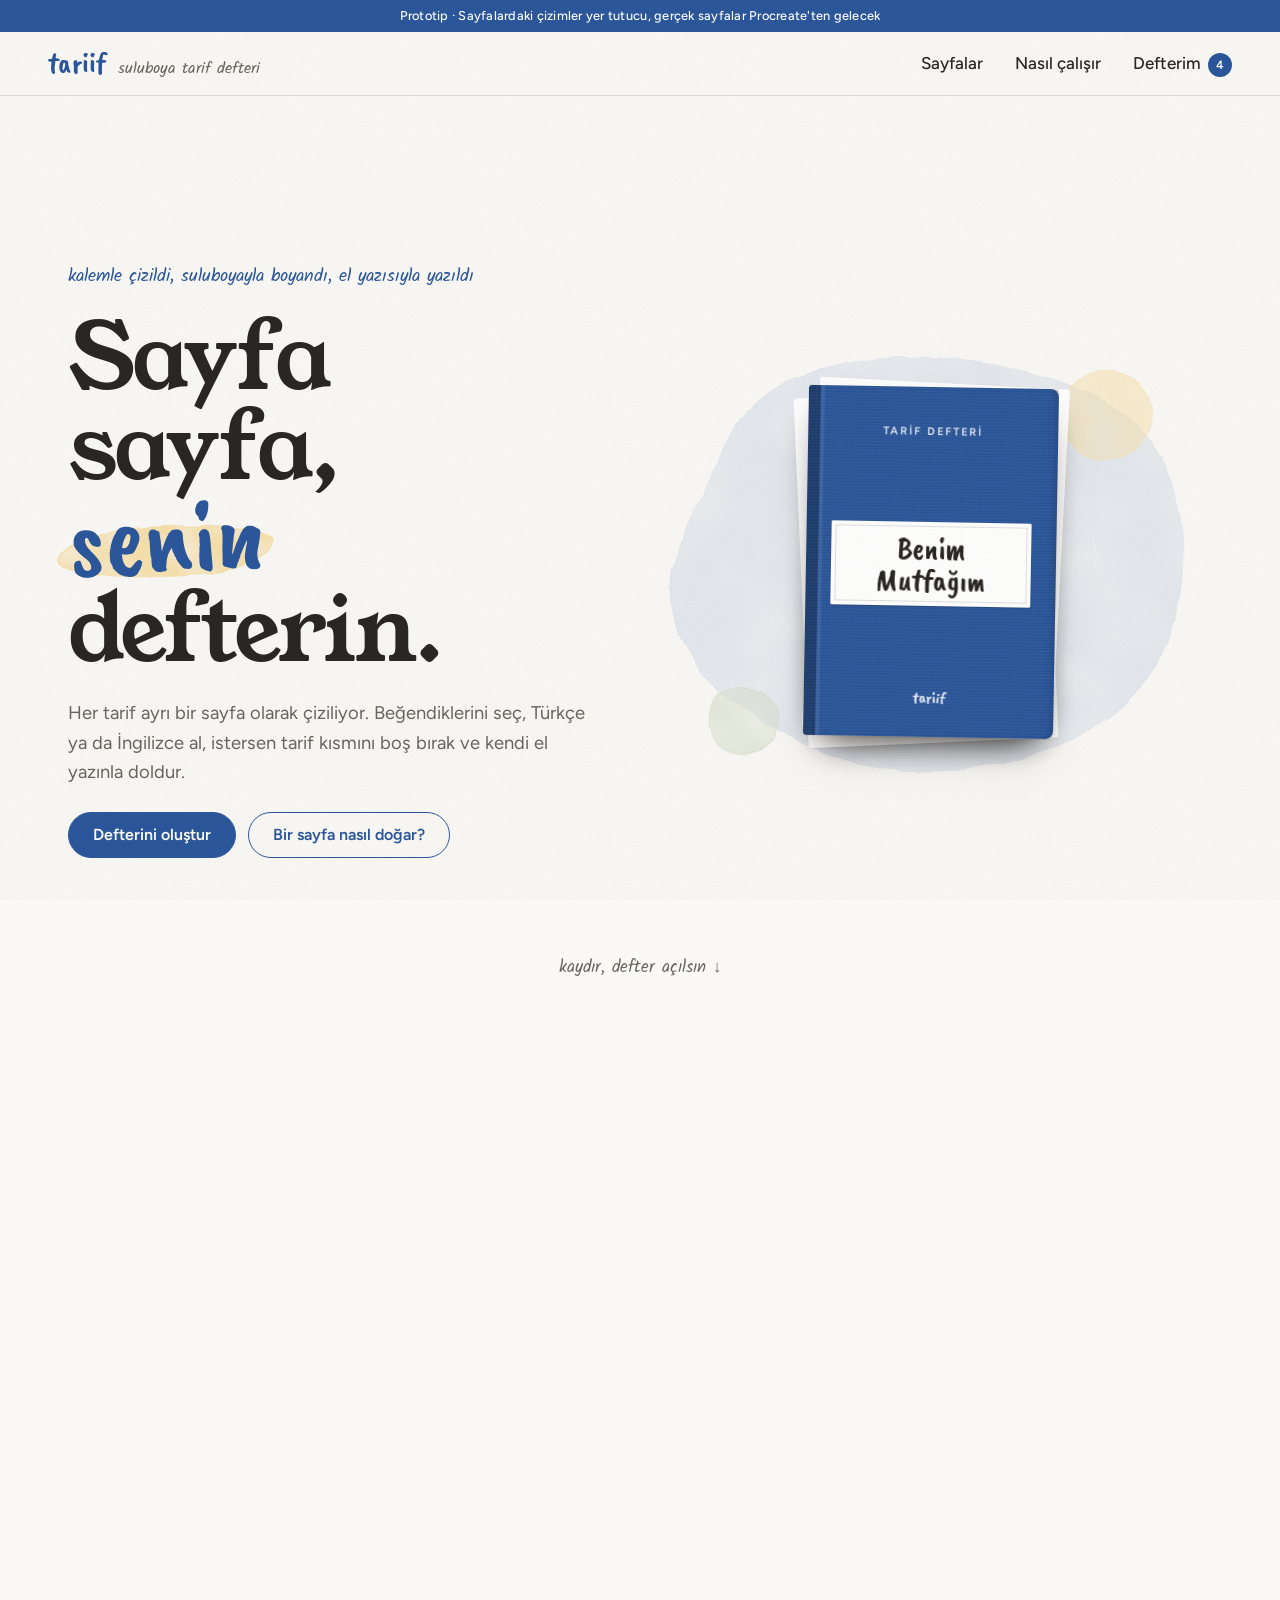
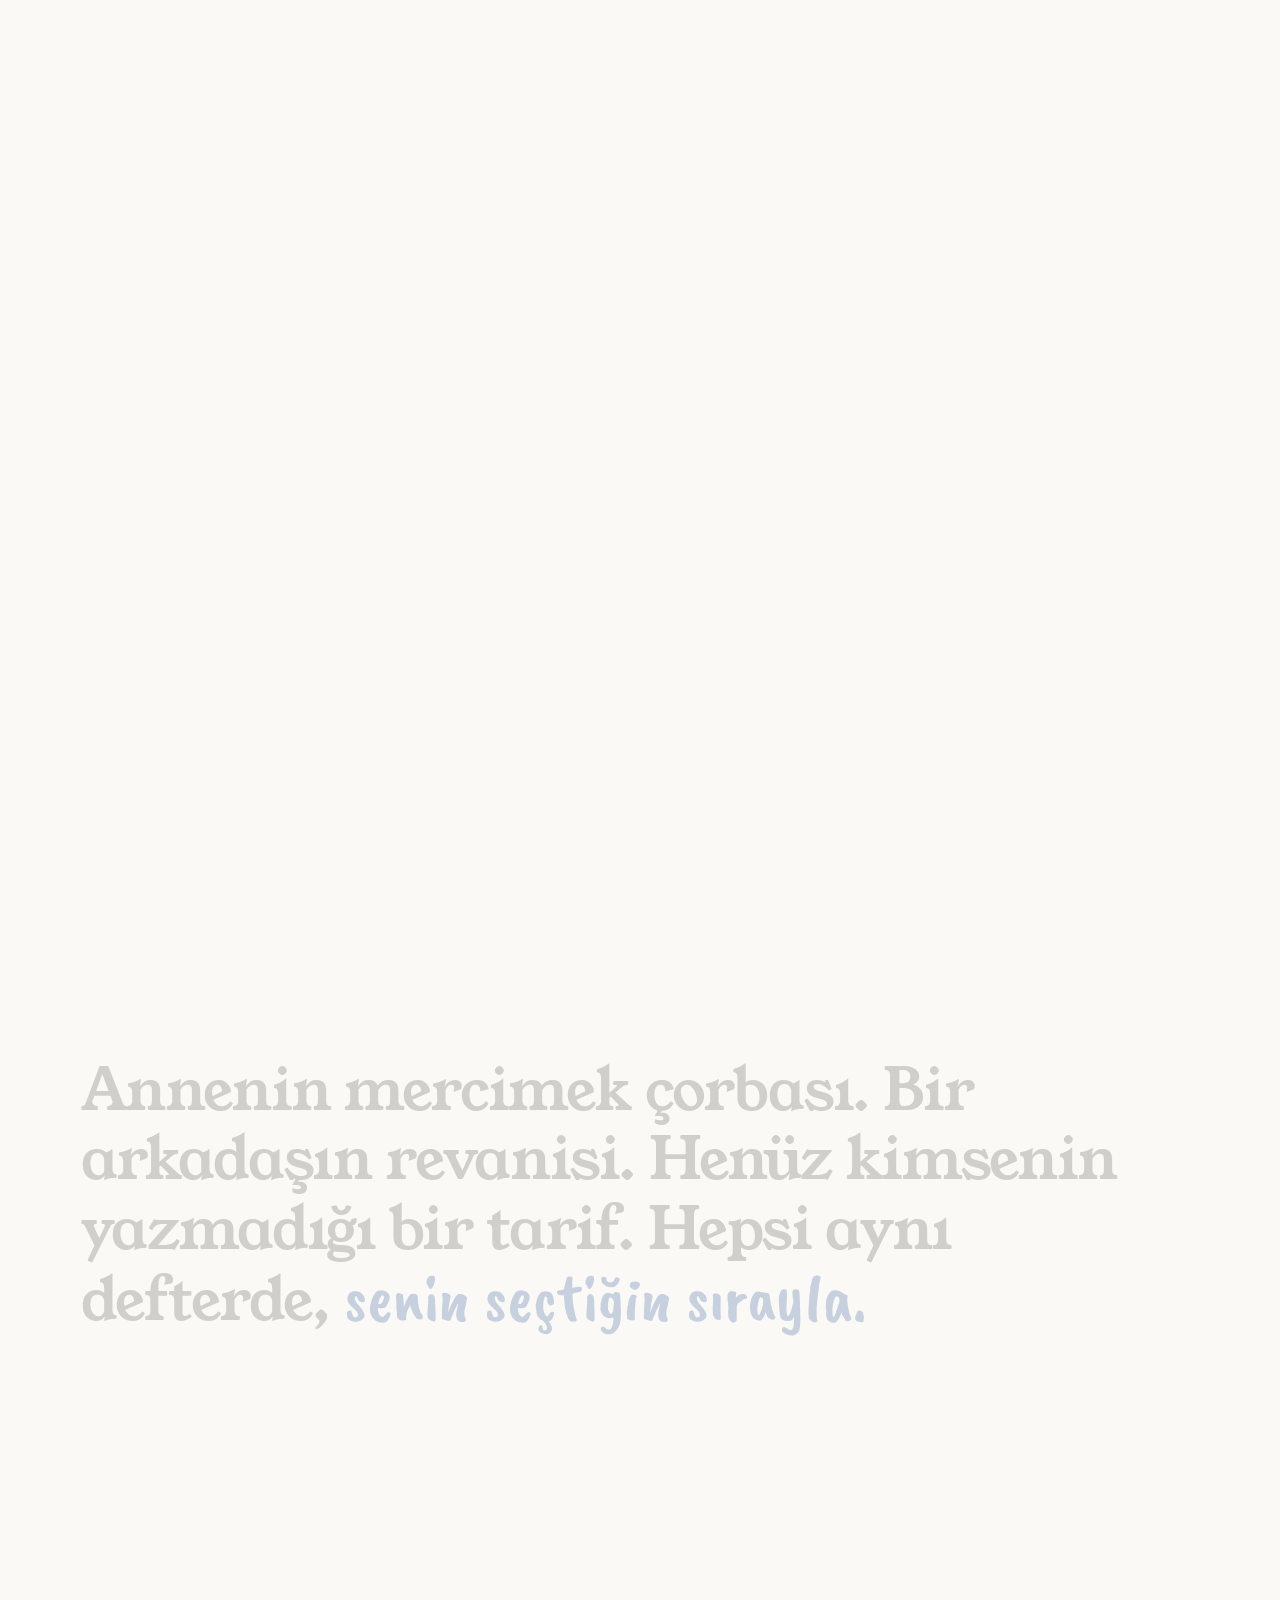
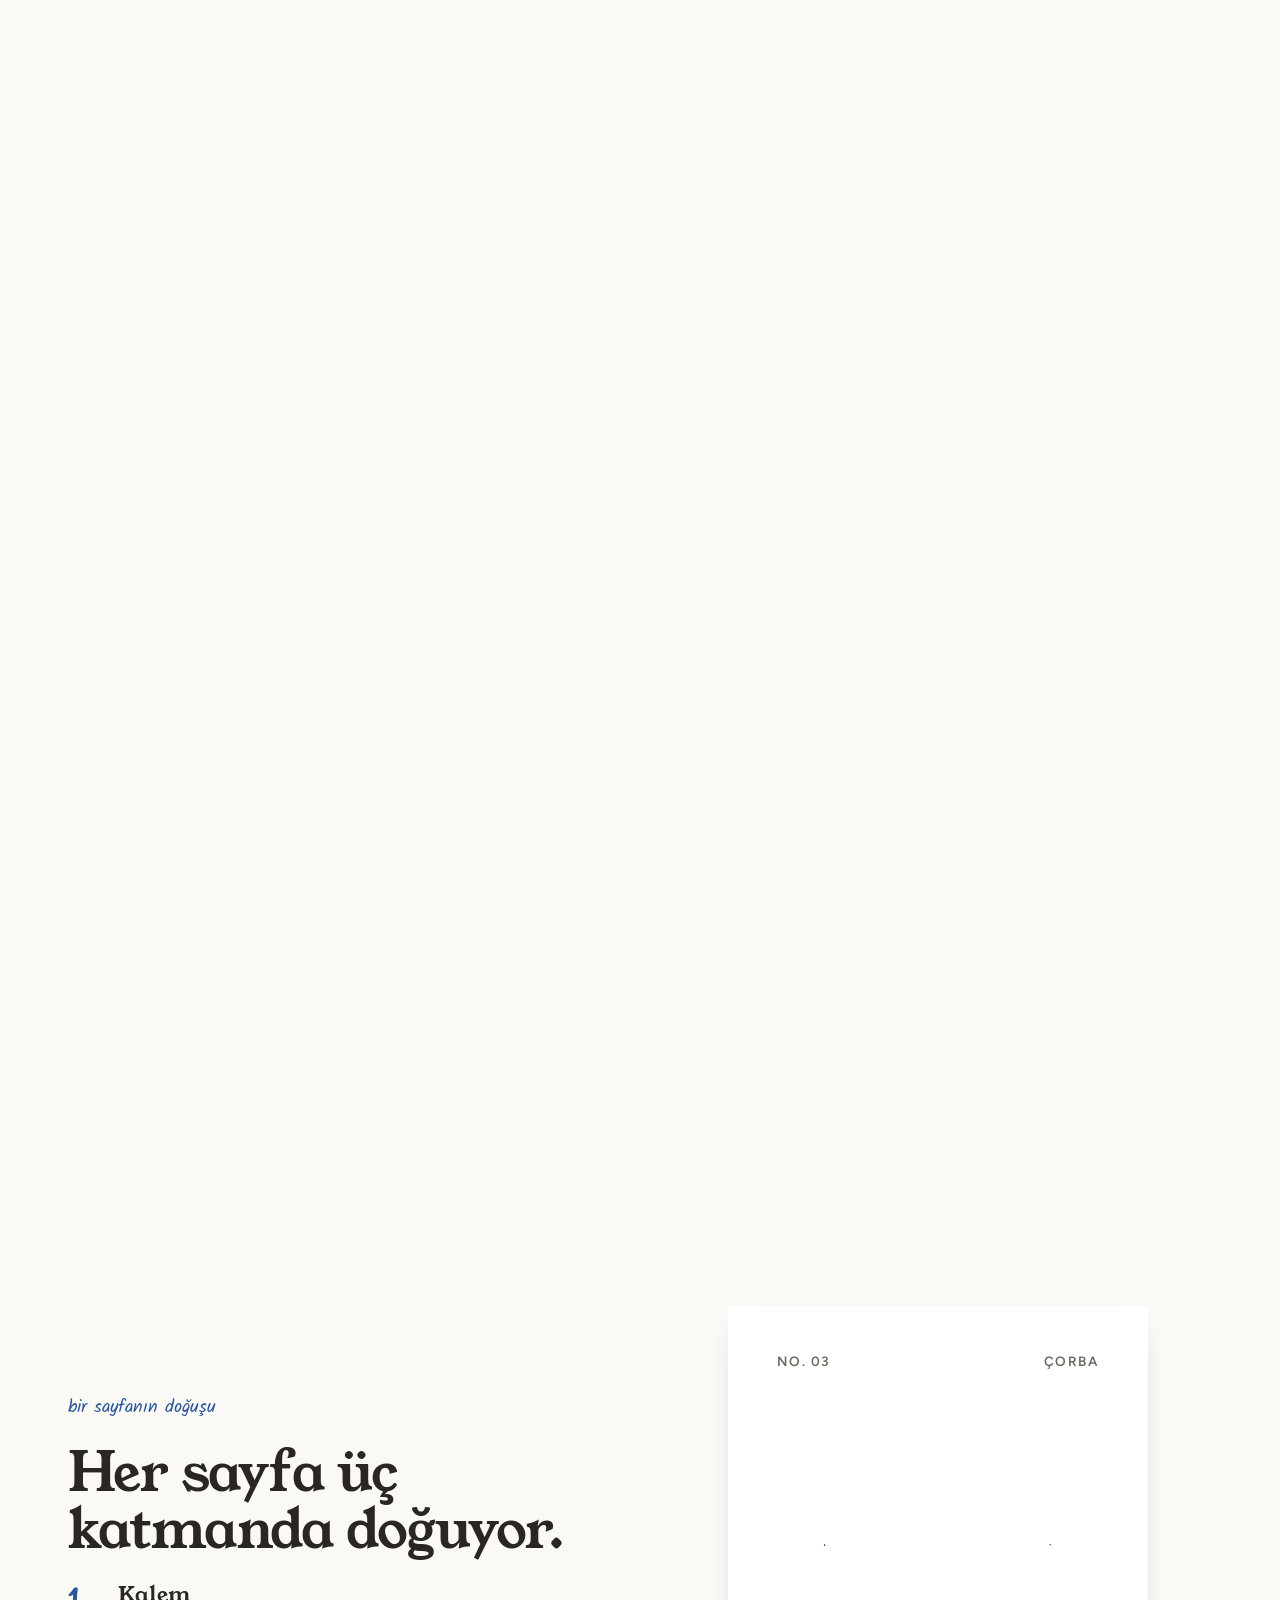
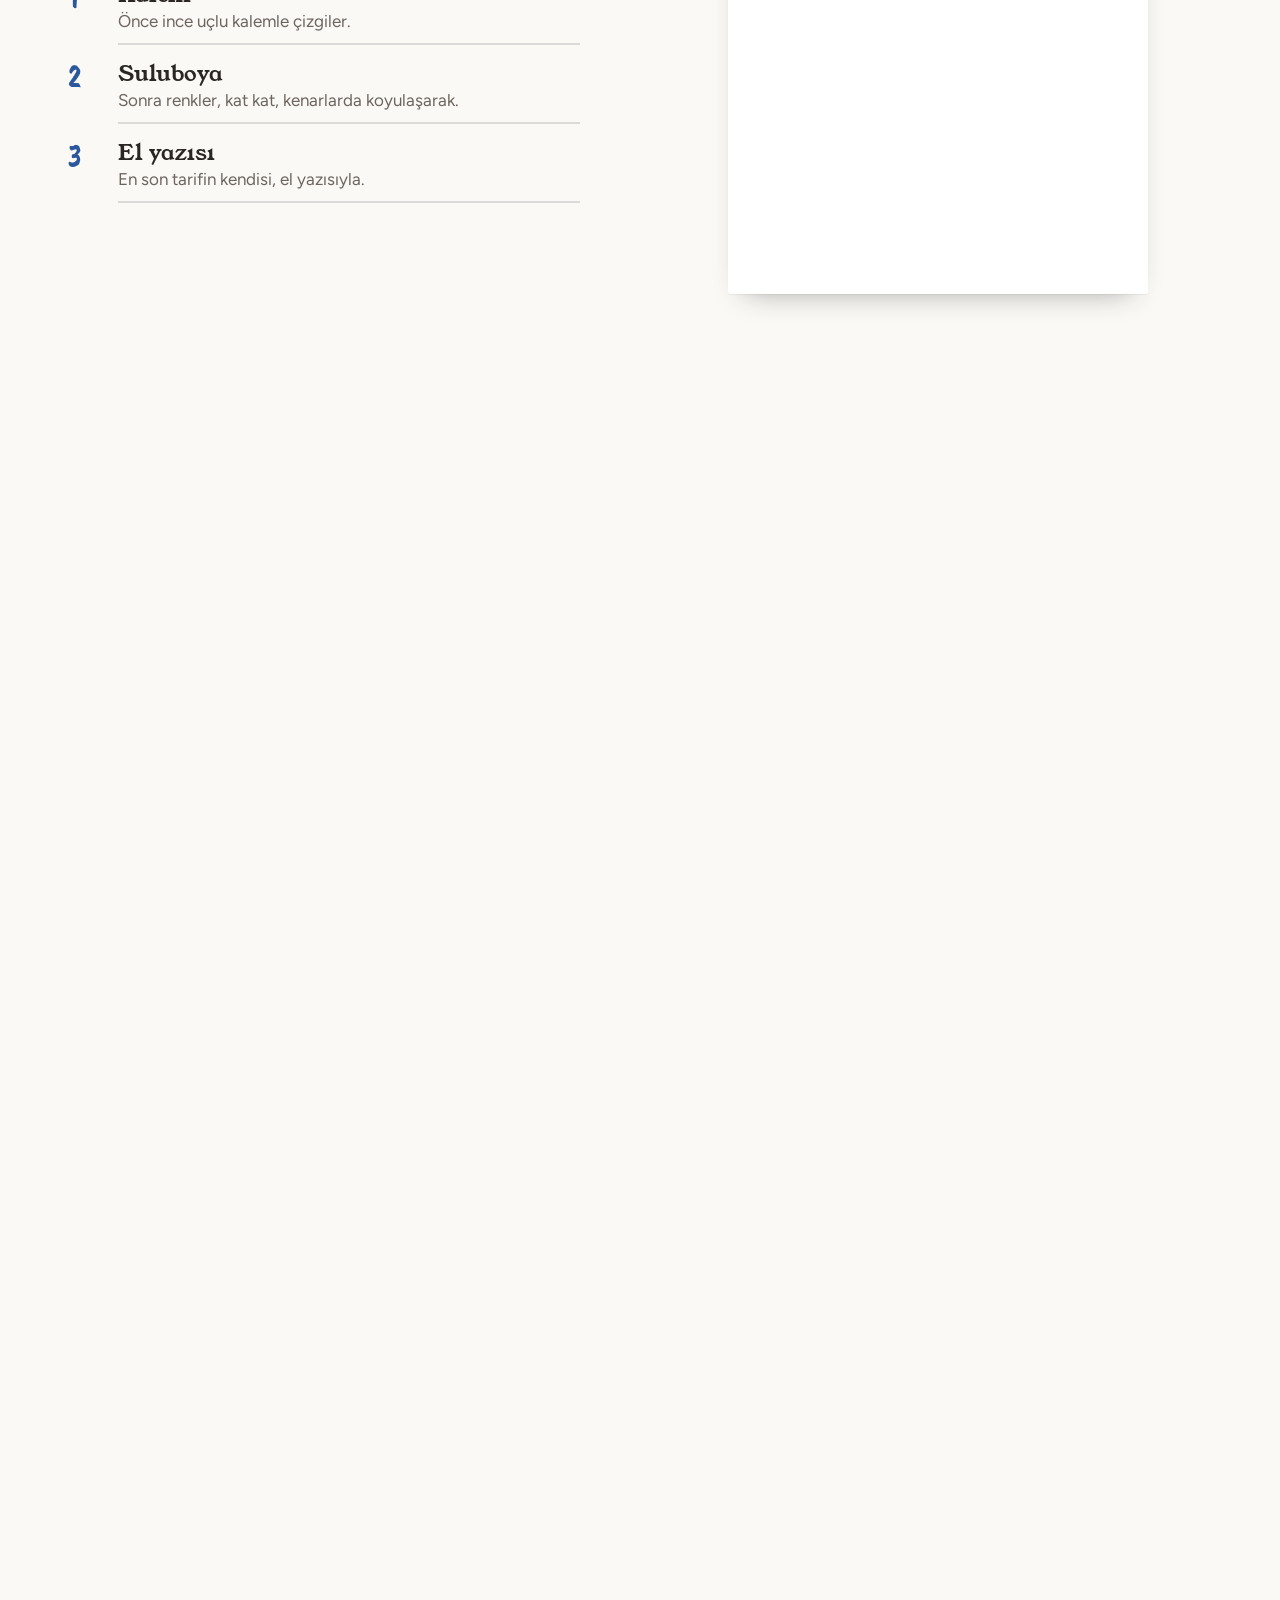
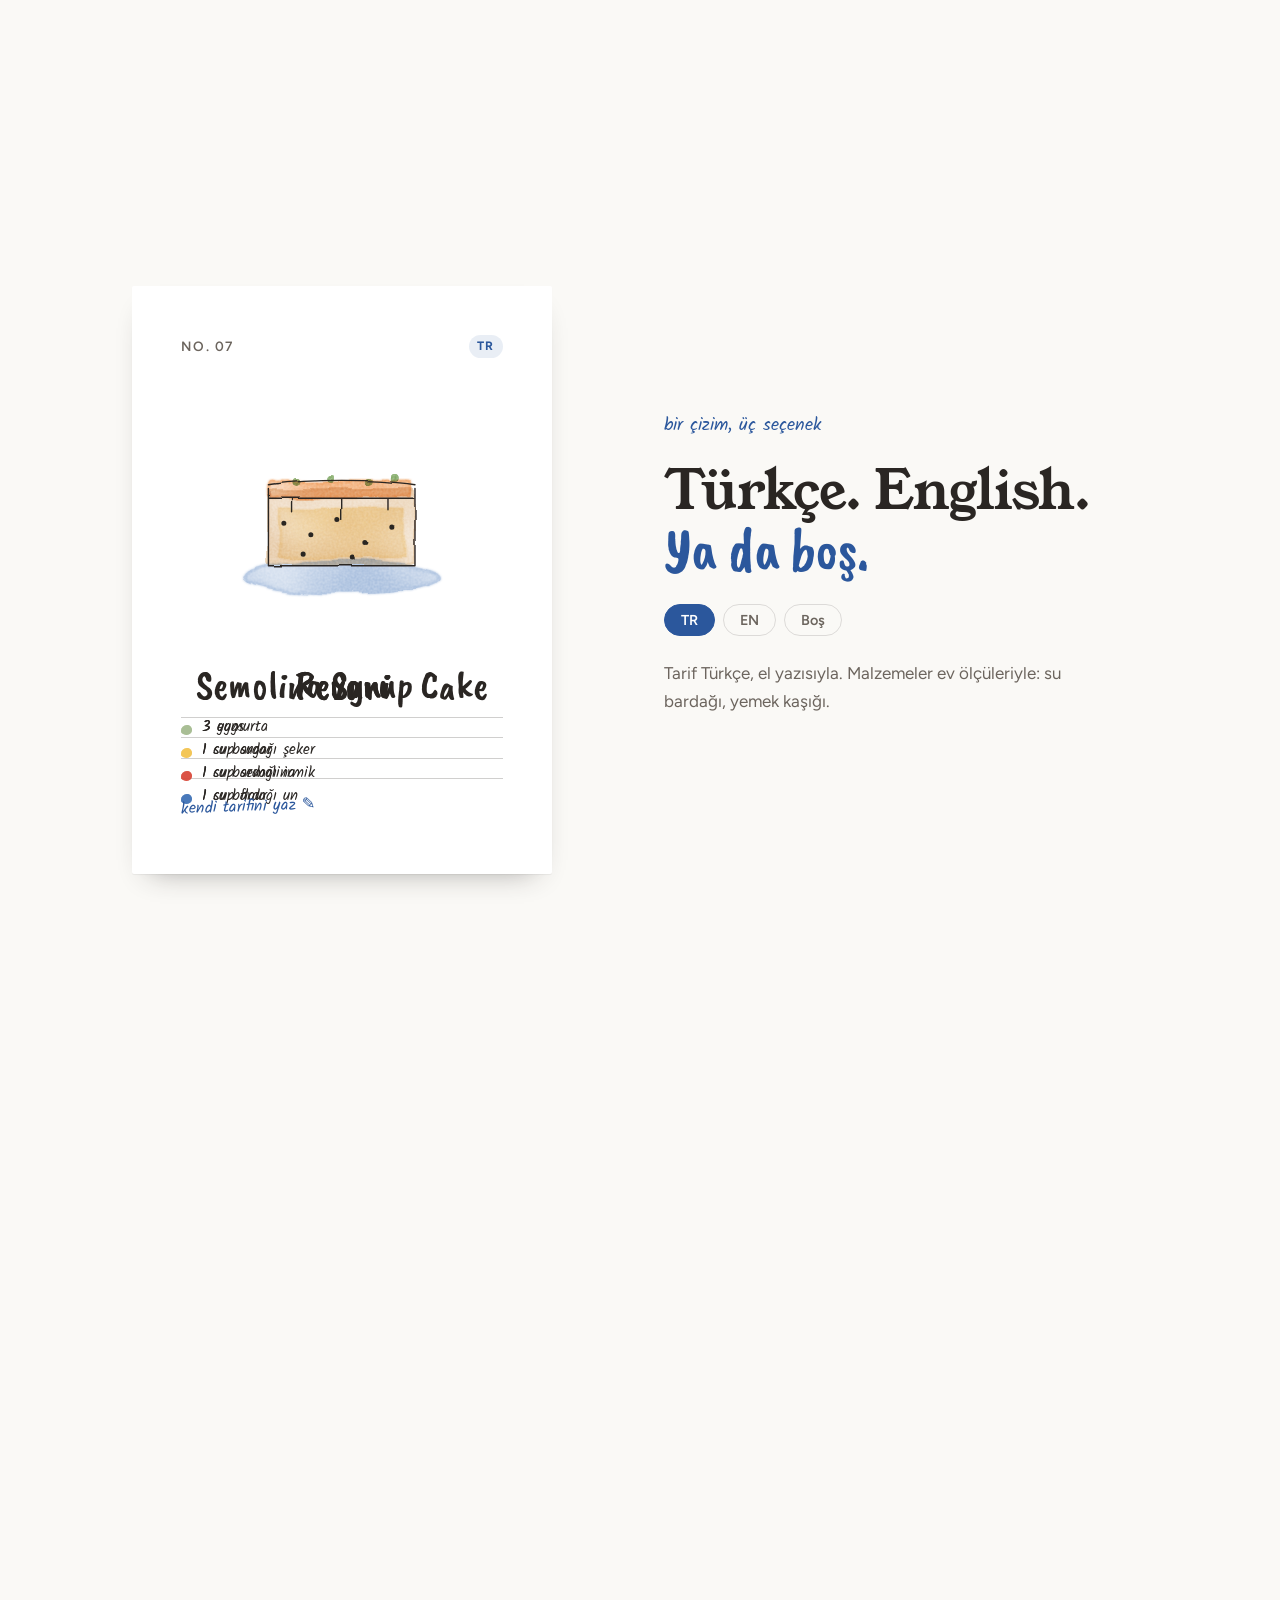
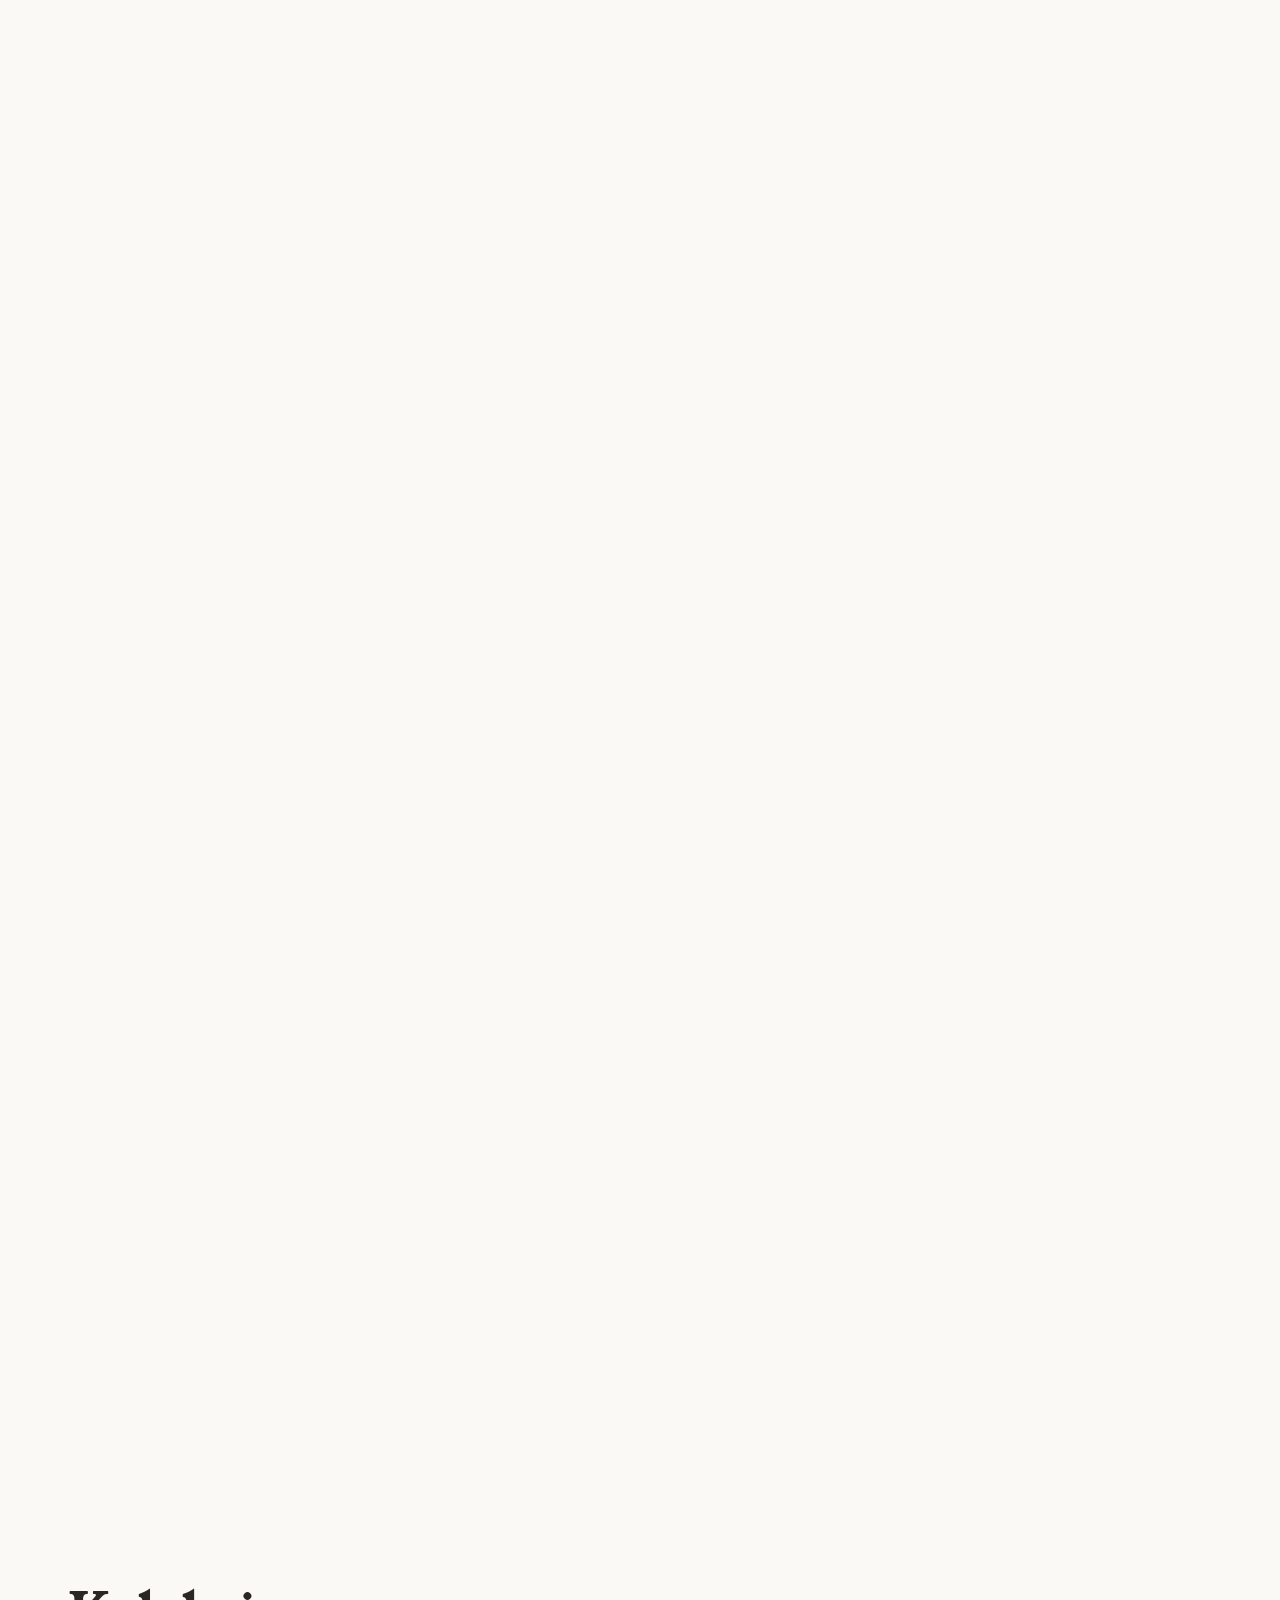
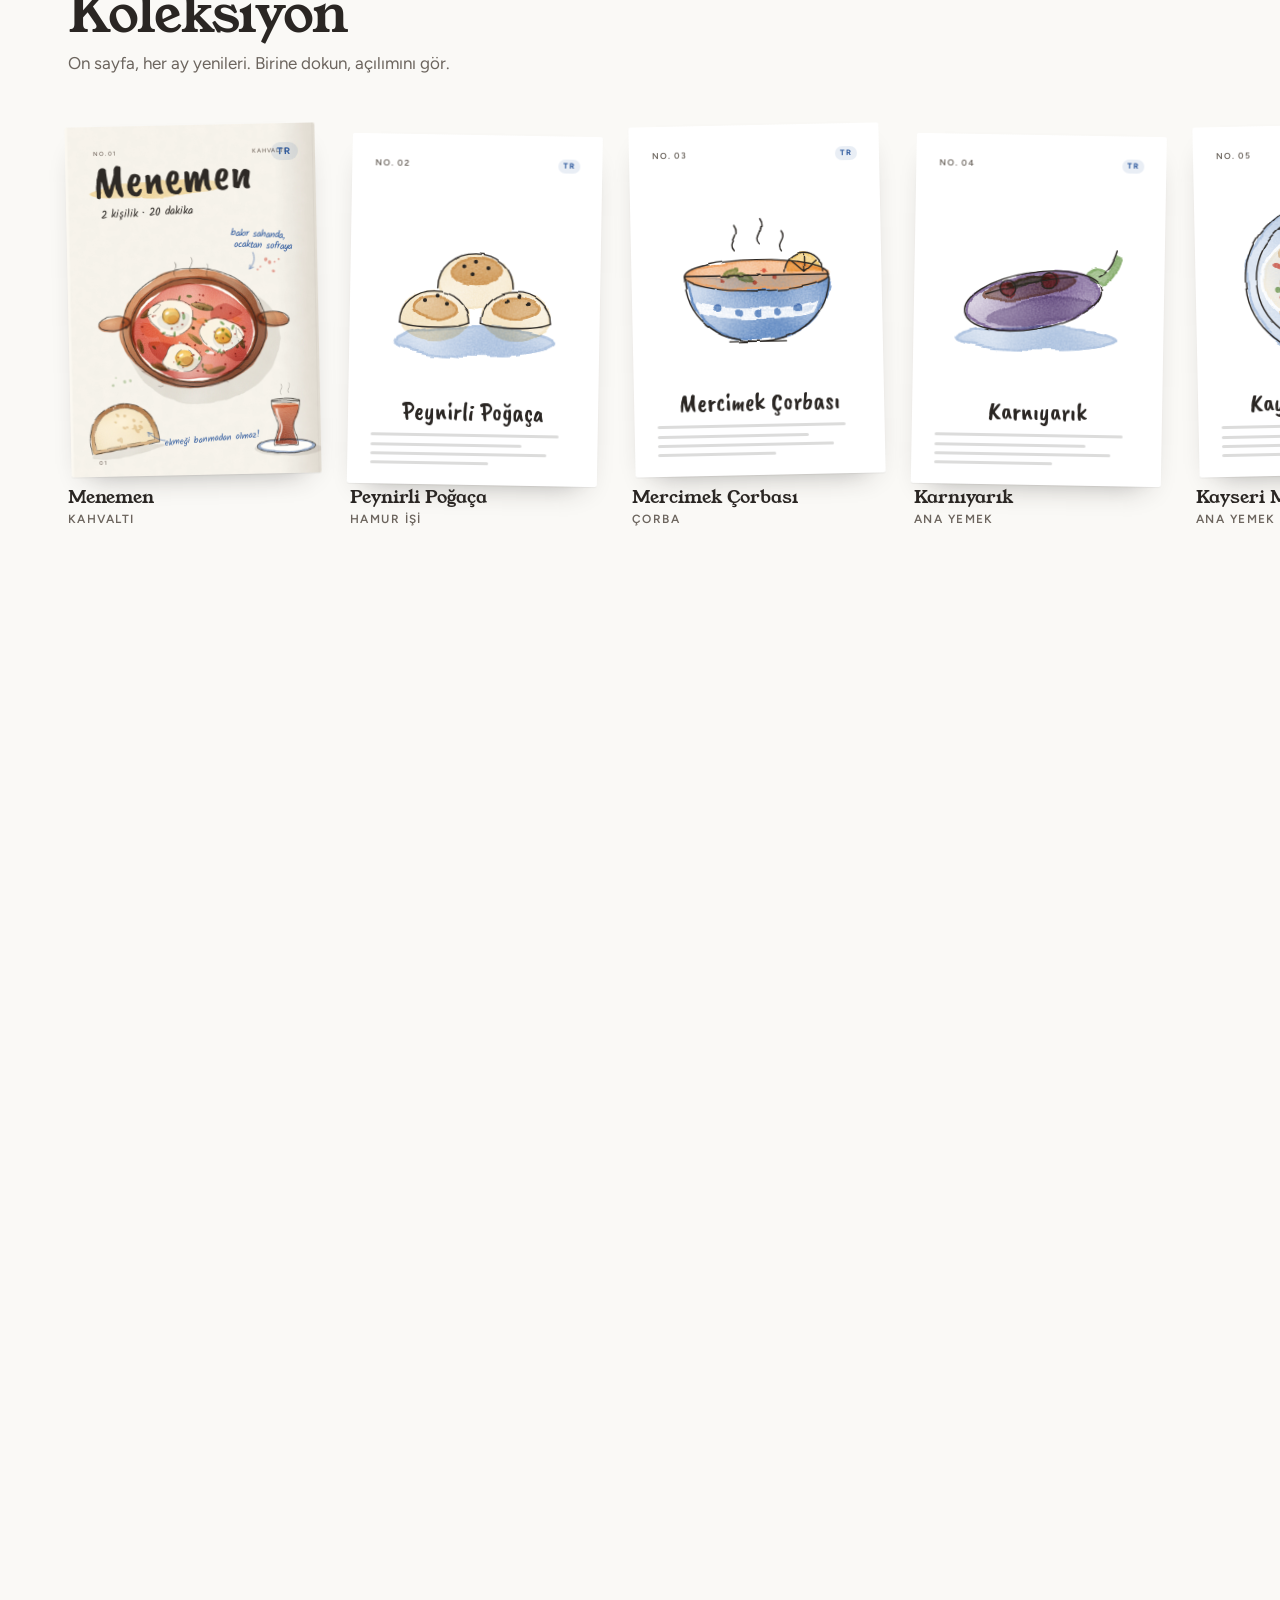
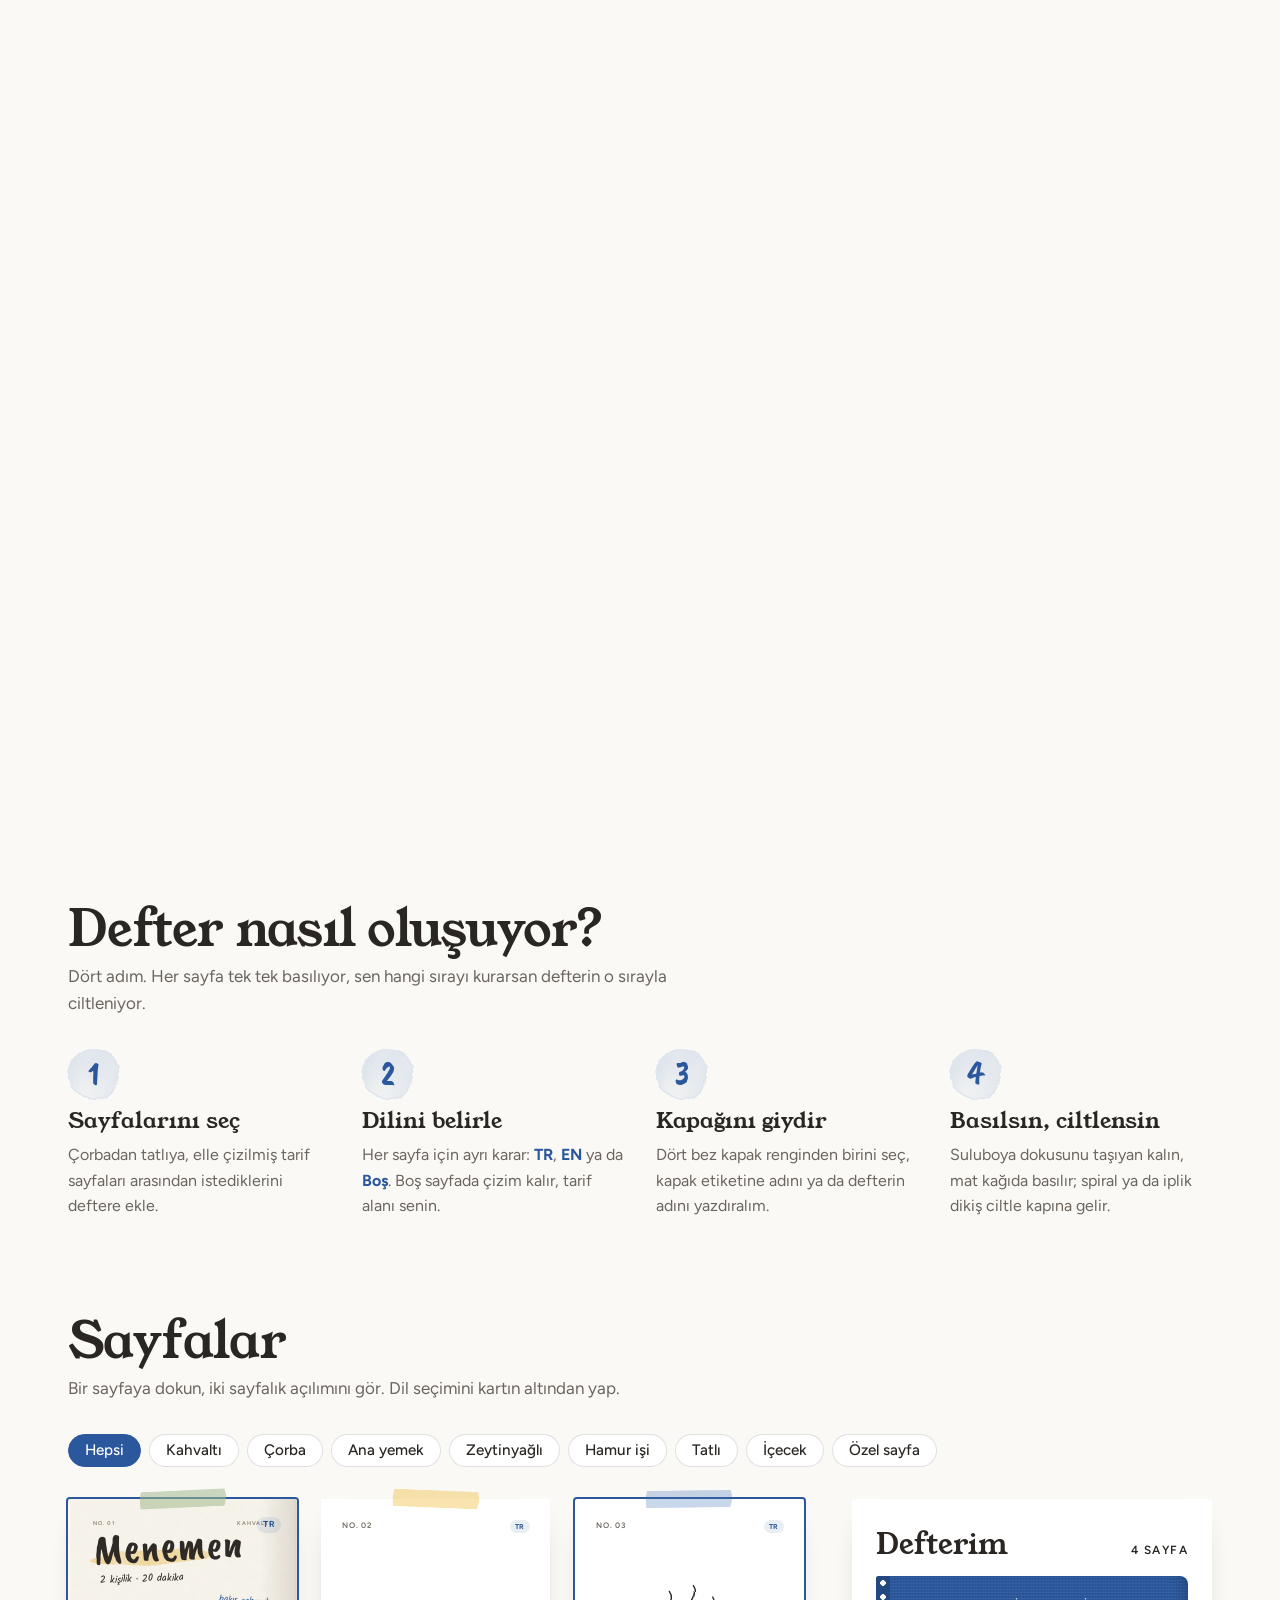
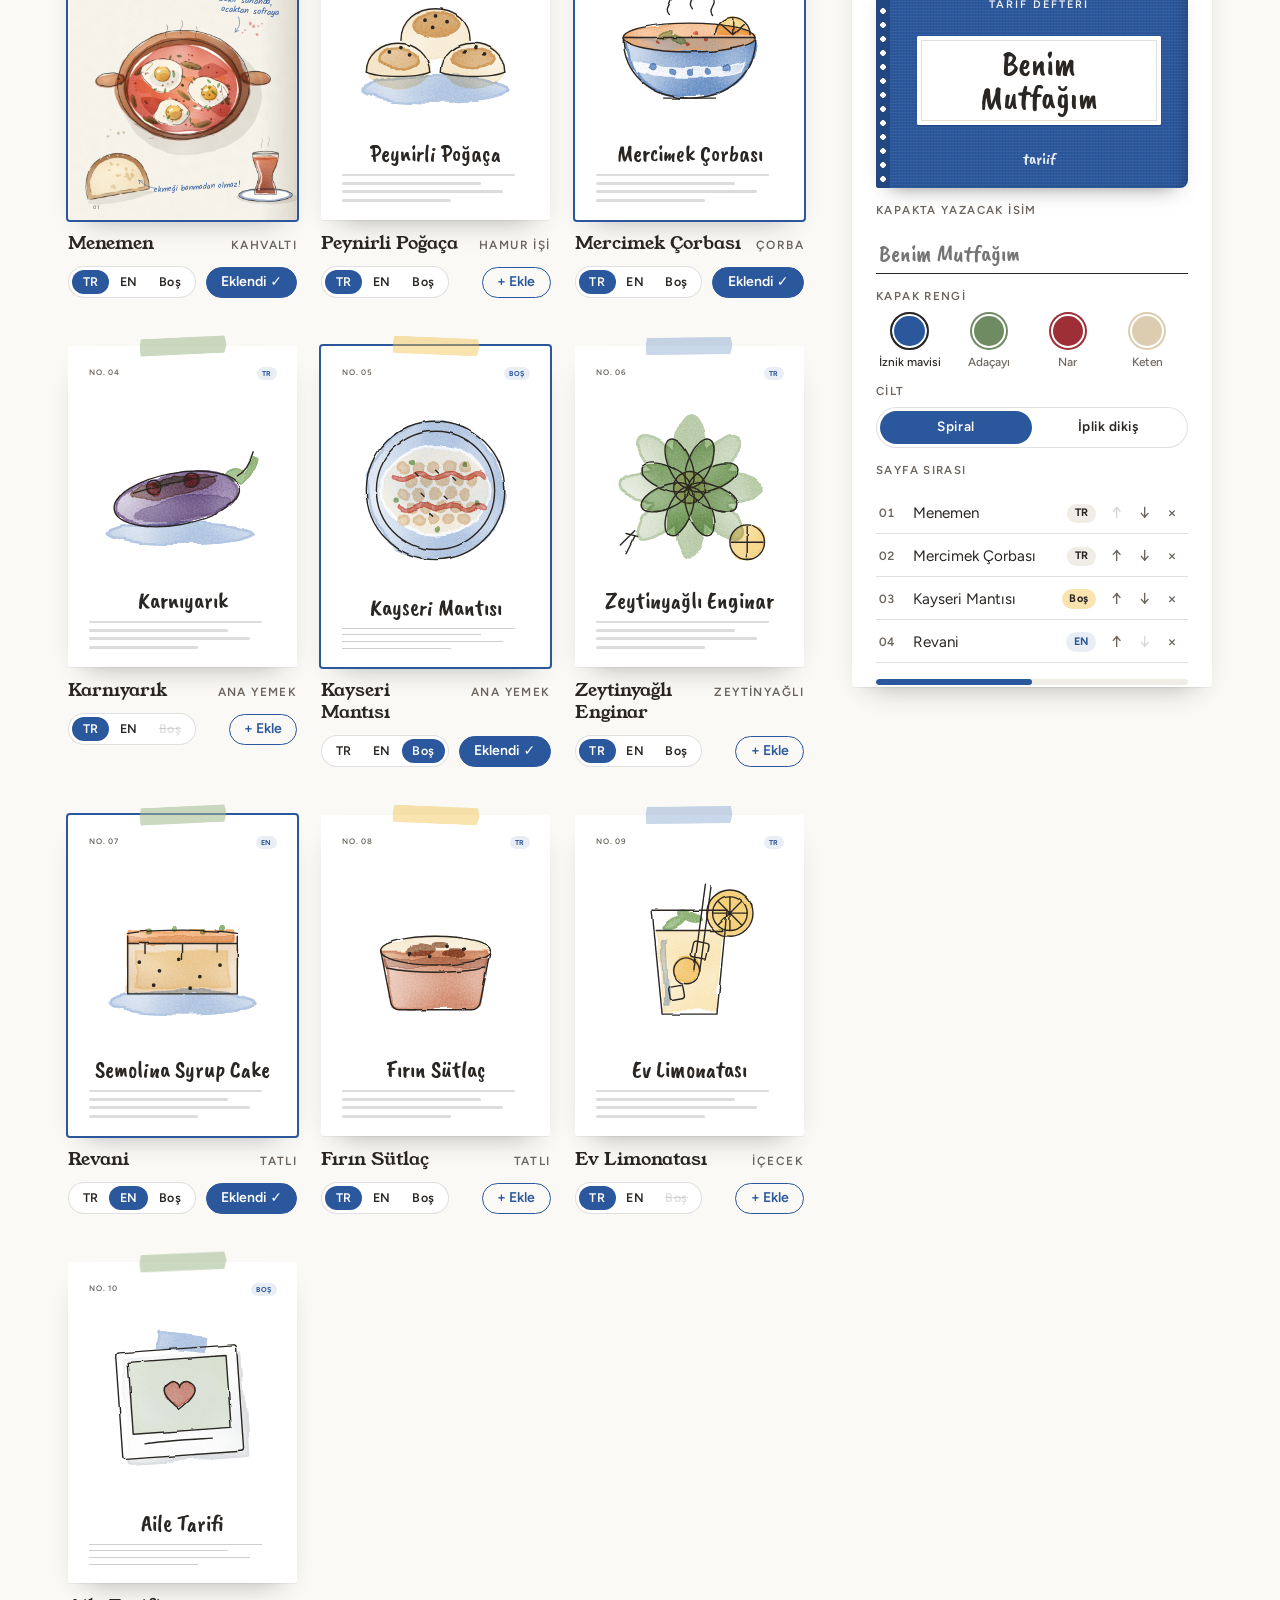
==== commit 499aae49: "Add painted Menemen recipe spread Two-page watercolour spread drawn in SVG: the finished dish in a c" ====
--- a/index.html
+++ b/index.html
@@ -270,10 +270,12 @@
   </div>
   <div class="spread" id="spreadBody"></div>
   <div class="spread-foot">
+    <a class="btn btn-line" id="spreadFull" href="recipes/menemen.html" hidden>Tam boy aç</a>
     <button class="btn btn-ink" id="spreadAdd" type="button">Deftere ekle</button>
   </div>
 </dialog>
 
+<script src="assets/spreads/menemen.js"></script>
 <script src="assets/app.js"></script>
 </body>
 </html>
--- a/assets/styles.css
+++ b/assets/styles.css
@@ -570,6 +570,16 @@
   color: var(--cobalt);
   letter-spacing: .08em;
 }
+
+/* hand-painted pages (assets/spreads) take the whole sheet */
+.page--painted { padding: 0; display: block; background: #FBF8F1; }
+.page--painted .mm-spread { display: block; width: 100%; height: 100%; }
+.page-badge--float { position: absolute; right: 7%; top: 5.5%; }
+.fan .page, .g-card .page { will-change: transform; }
+.spread.spread--painted { display: block; background: #FBF8F1; }
+.spread--painted .mm-spread { display: block; width: 100%; height: auto; }
+.spread--painted .mm-left, .spread--painted .mm-right { display: none; }
+.spread-foot { gap: var(--s-3); }
 
 /* watercolour paintings: each pigment layer glazes over the one below it */
 .art { isolation: isolate; overflow: visible; }
@@ -902,6 +912,9 @@
   .add-btn { margin-left: 0; }
   .card-meta { flex-direction: column; gap: .2rem; }
   .spread-dialog { padding: var(--s-3); }
+  .spread--painted .mm-both { display: none; }
+  .spread--painted .mm-left, .spread--painted .mm-right { display: block; }
+  .spread--painted .mm-right { border-top: 1px solid var(--rule); }
   .spread { grid-template-columns: minmax(0, 1fr); }
   .spread .page { min-height: 0; aspect-ratio: 5 / 7; }
   .spread .page + .page { box-shadow: inset 0 16px 20px -18px rgba(42, 38, 35, .35); }
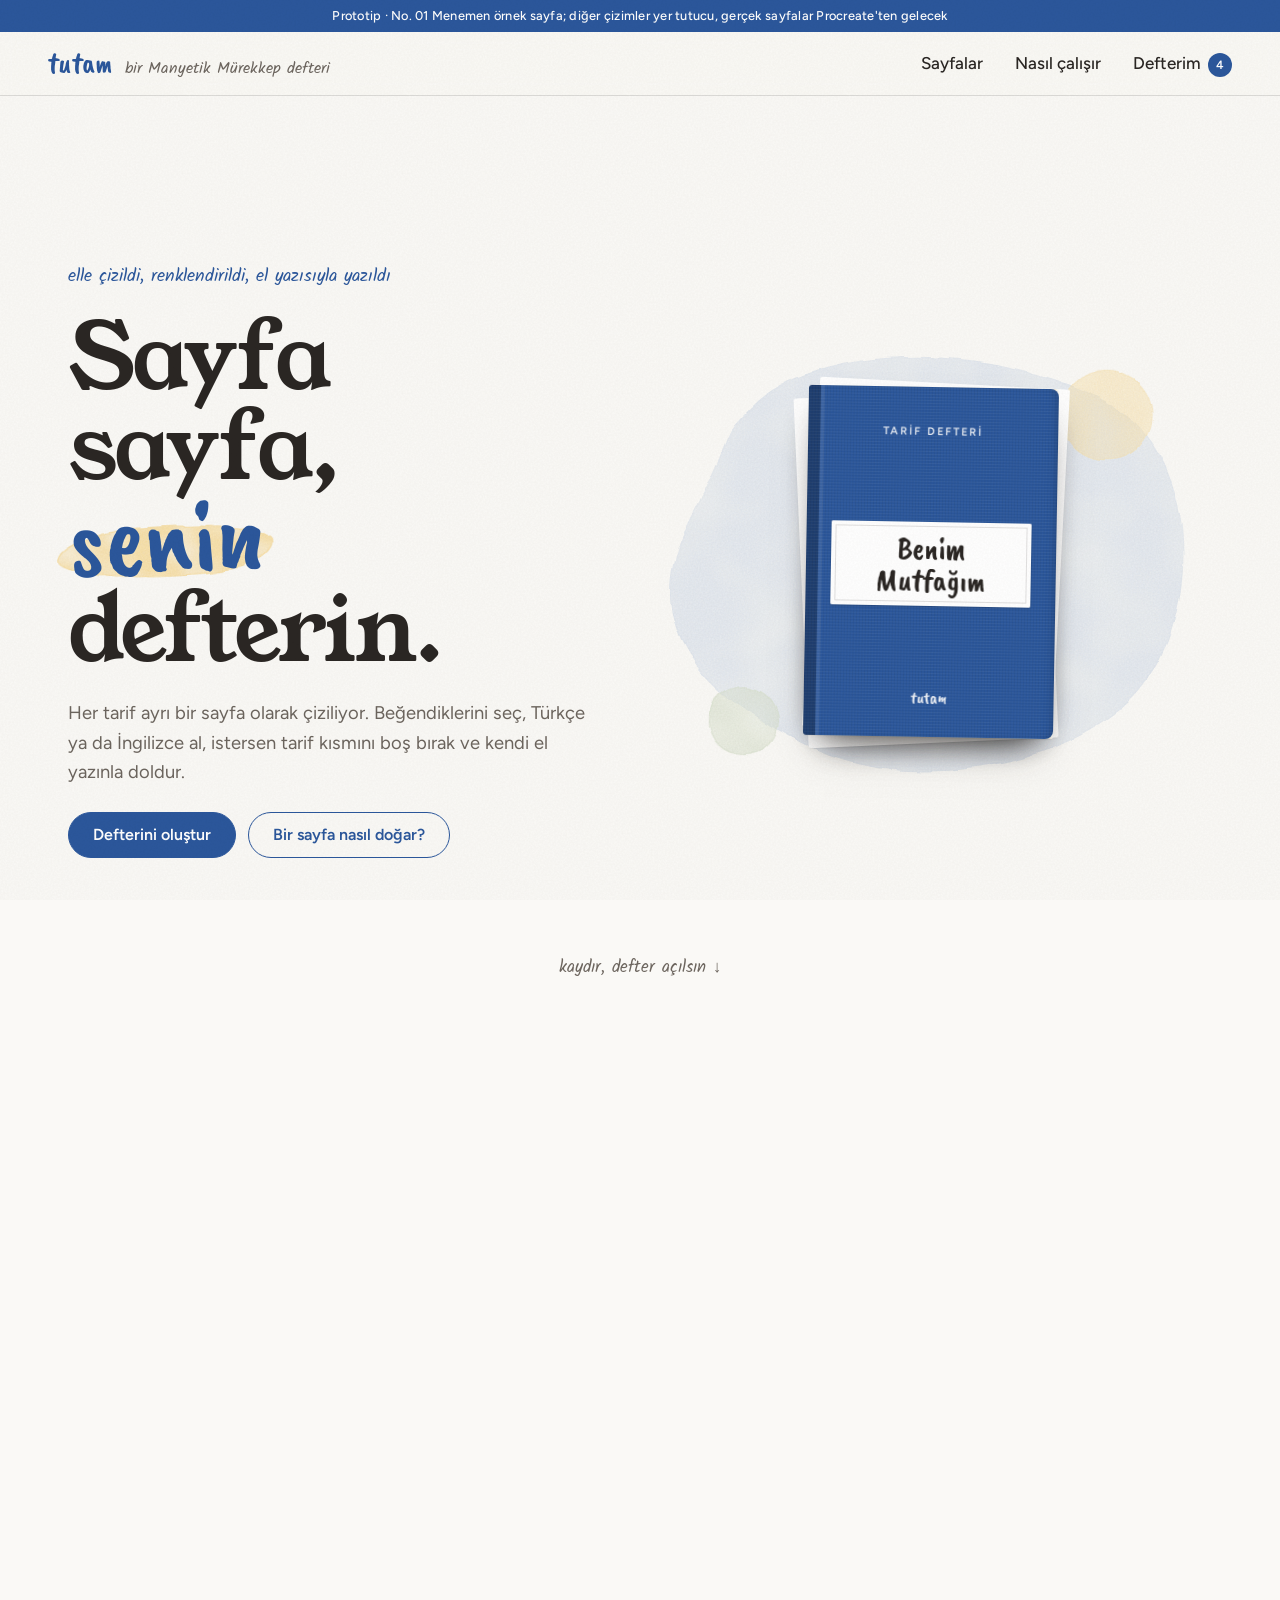
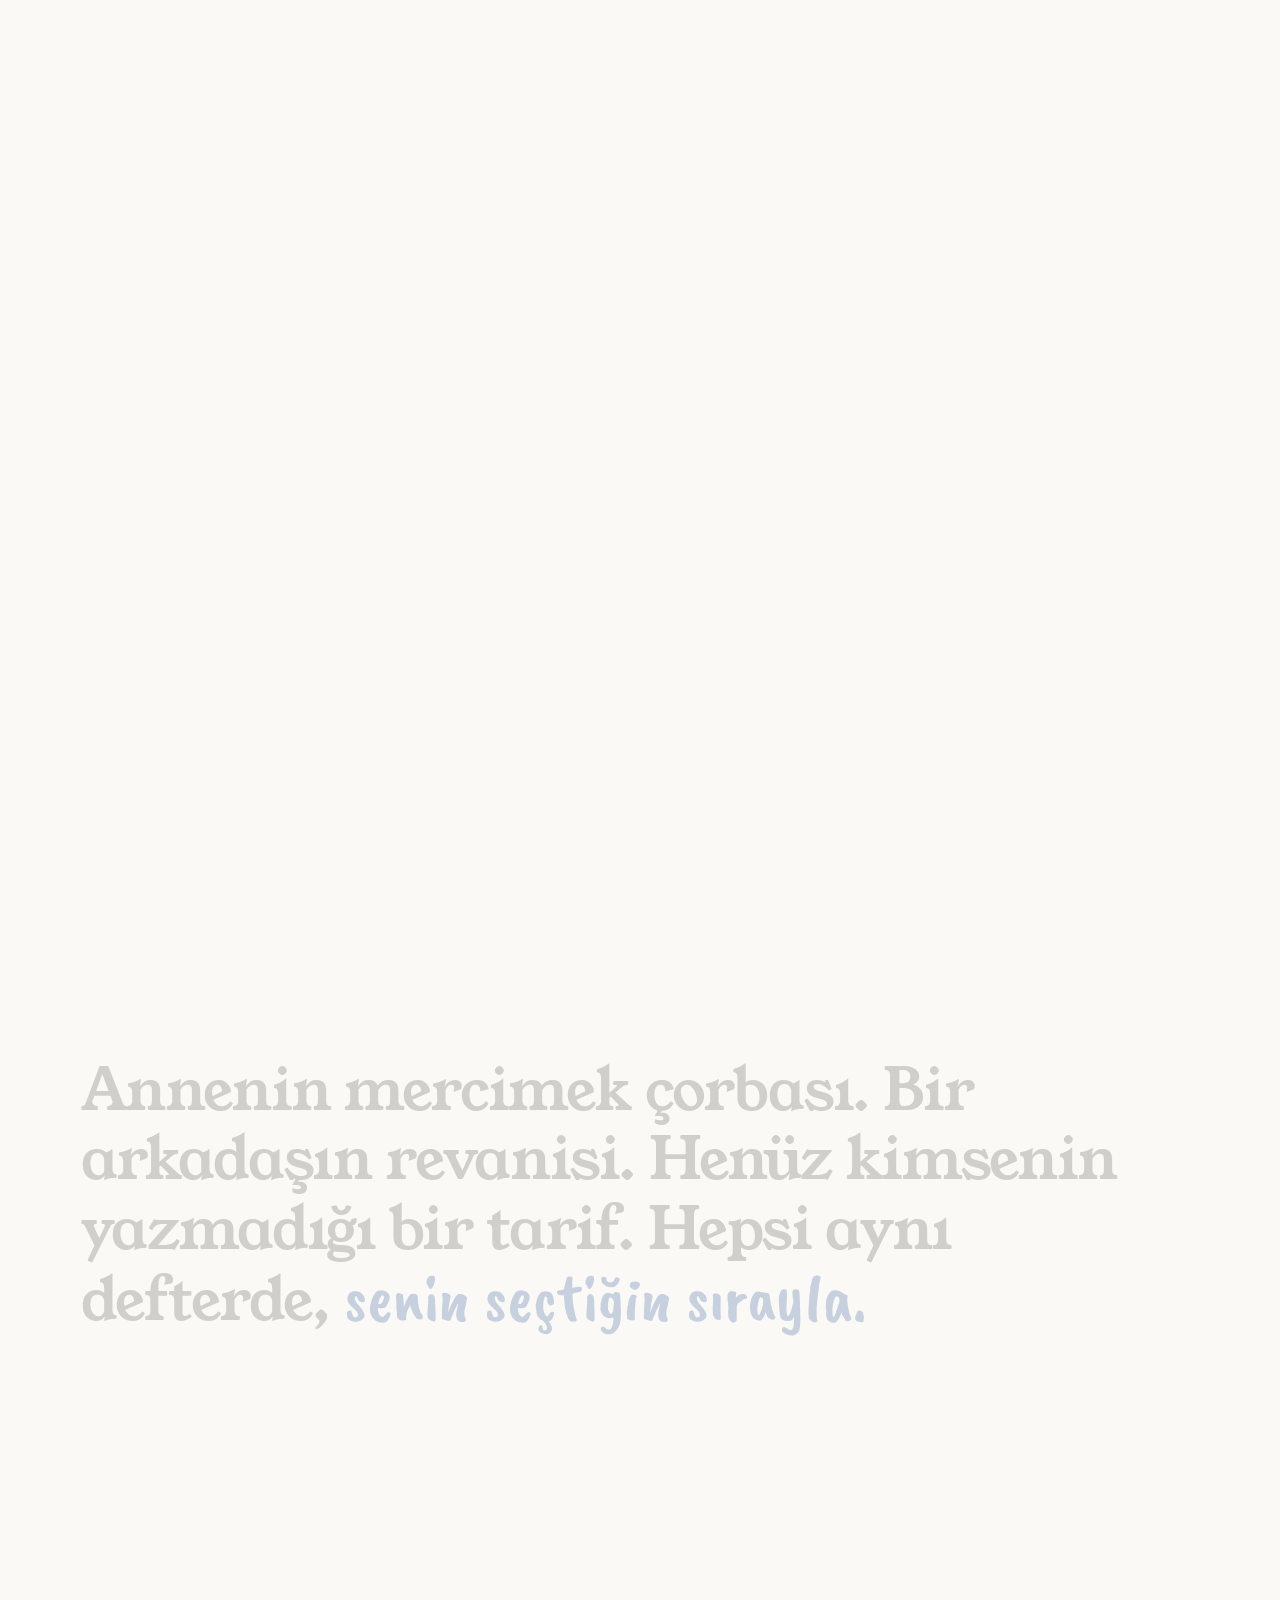
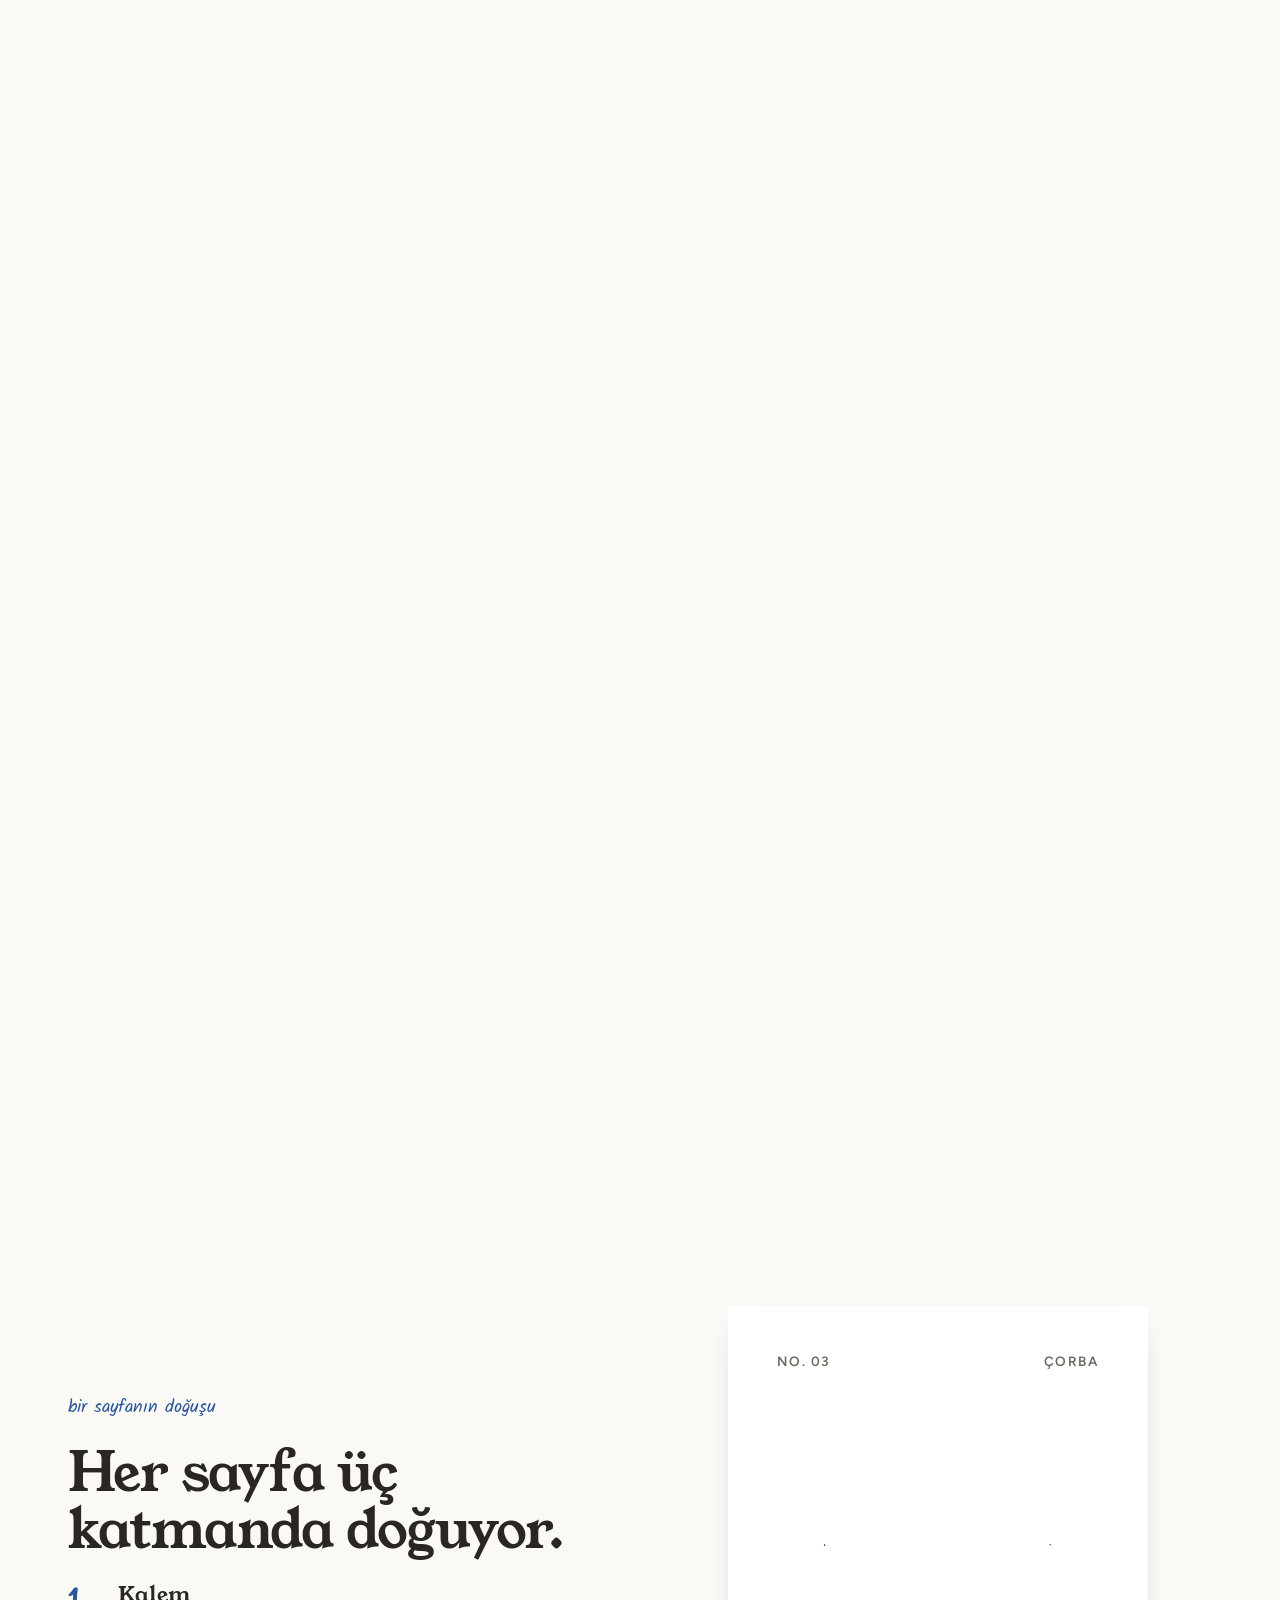
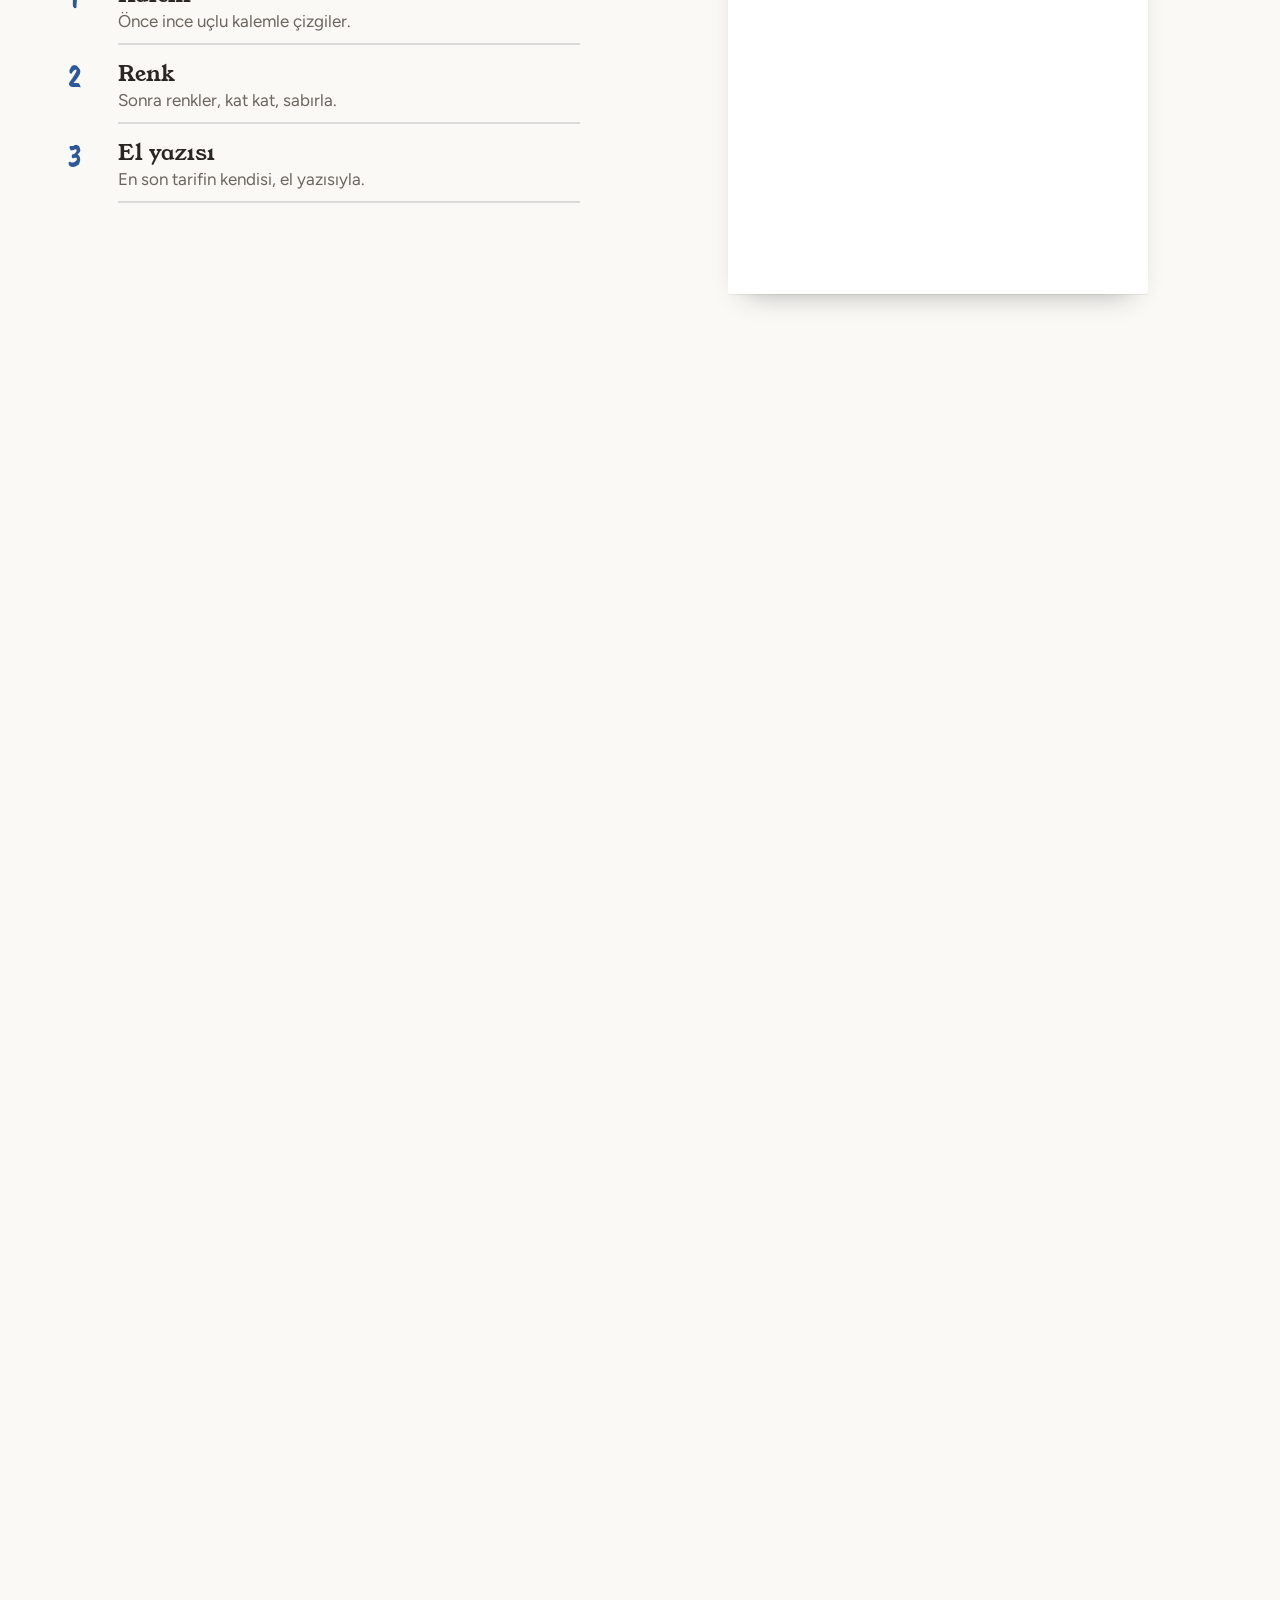
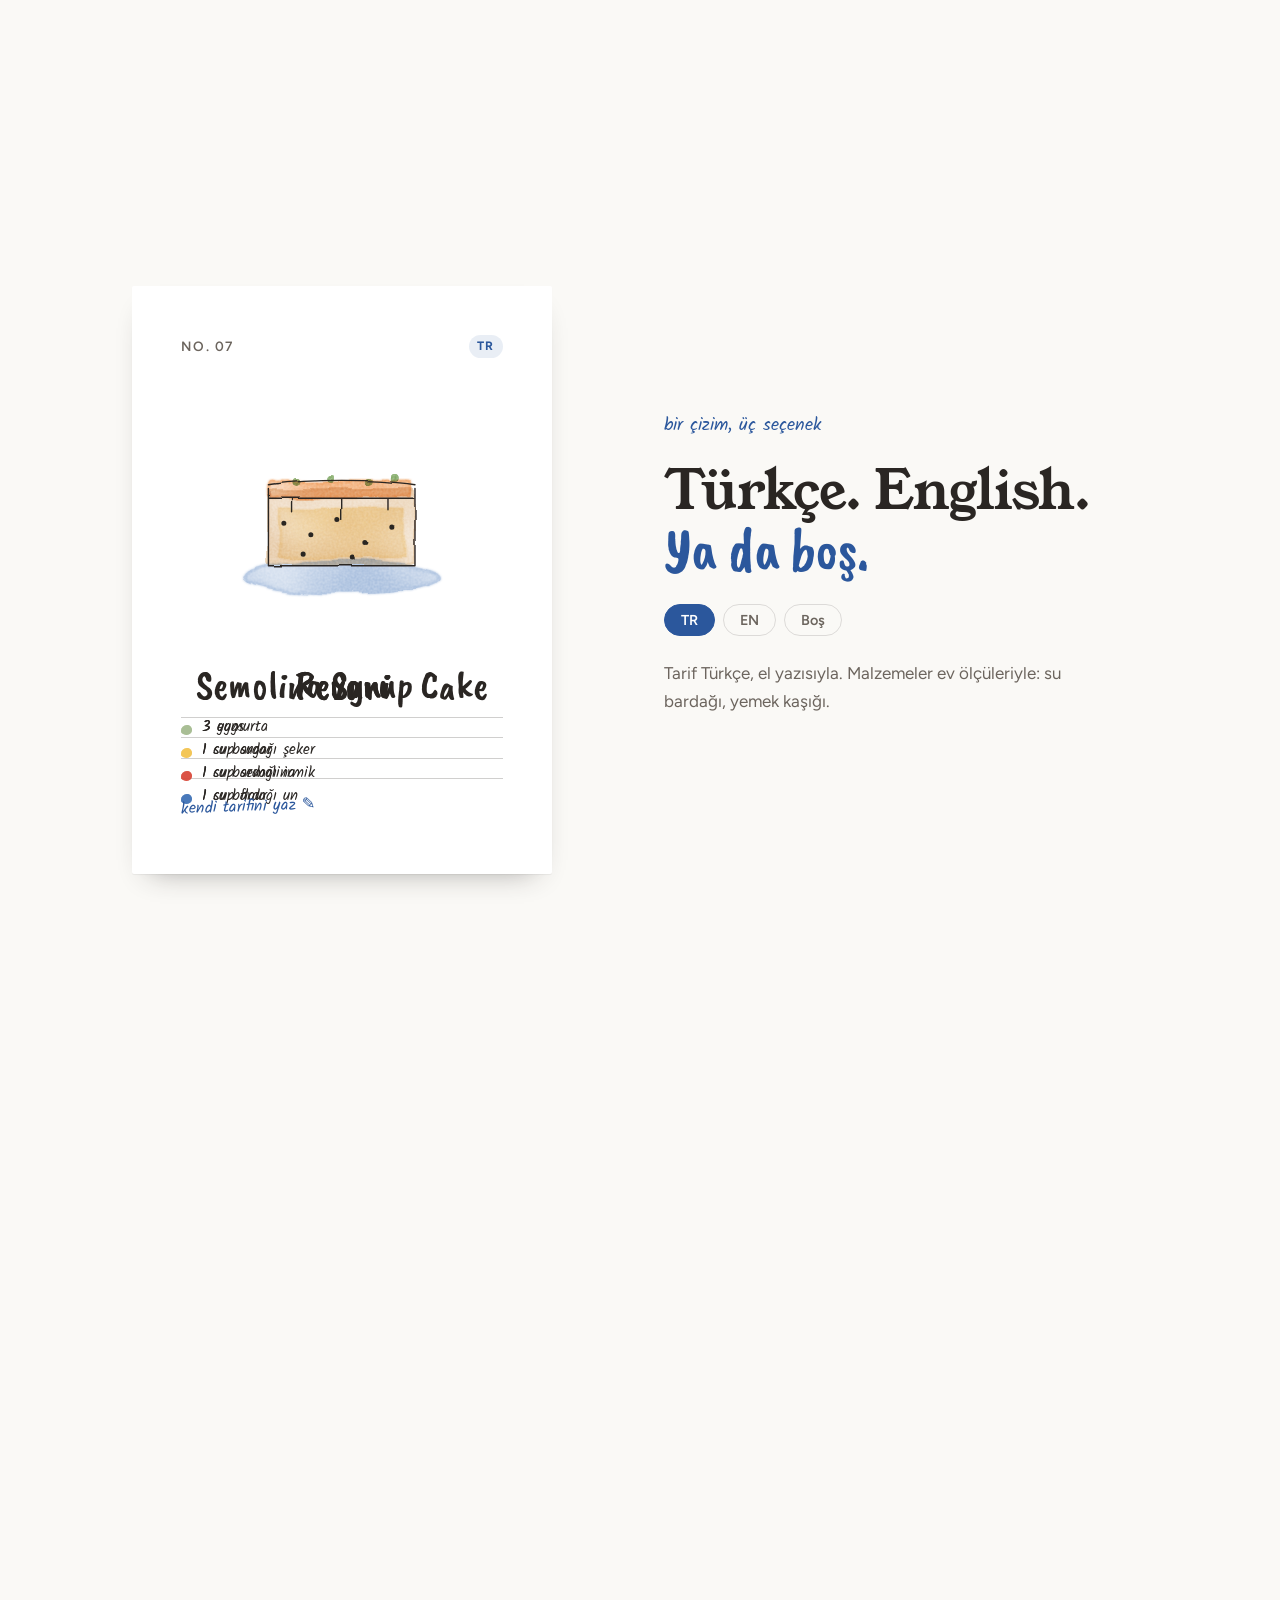
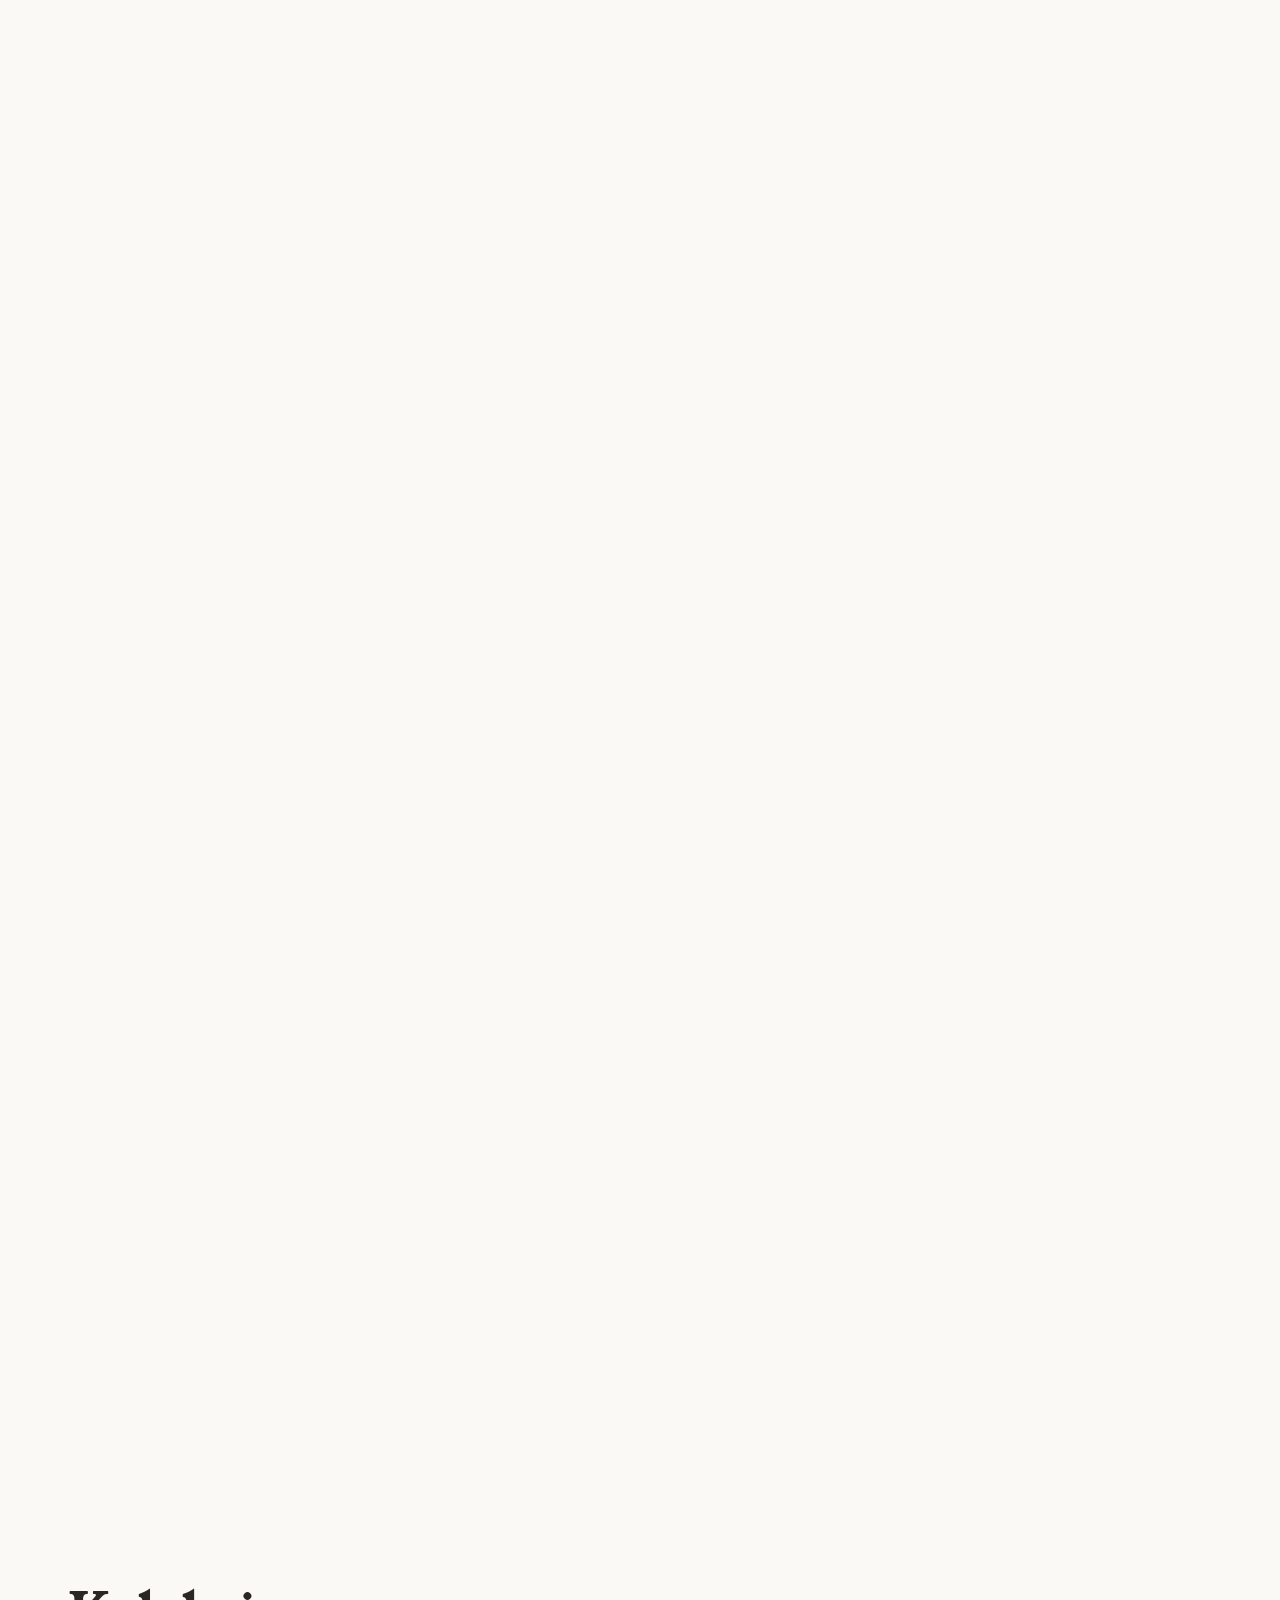
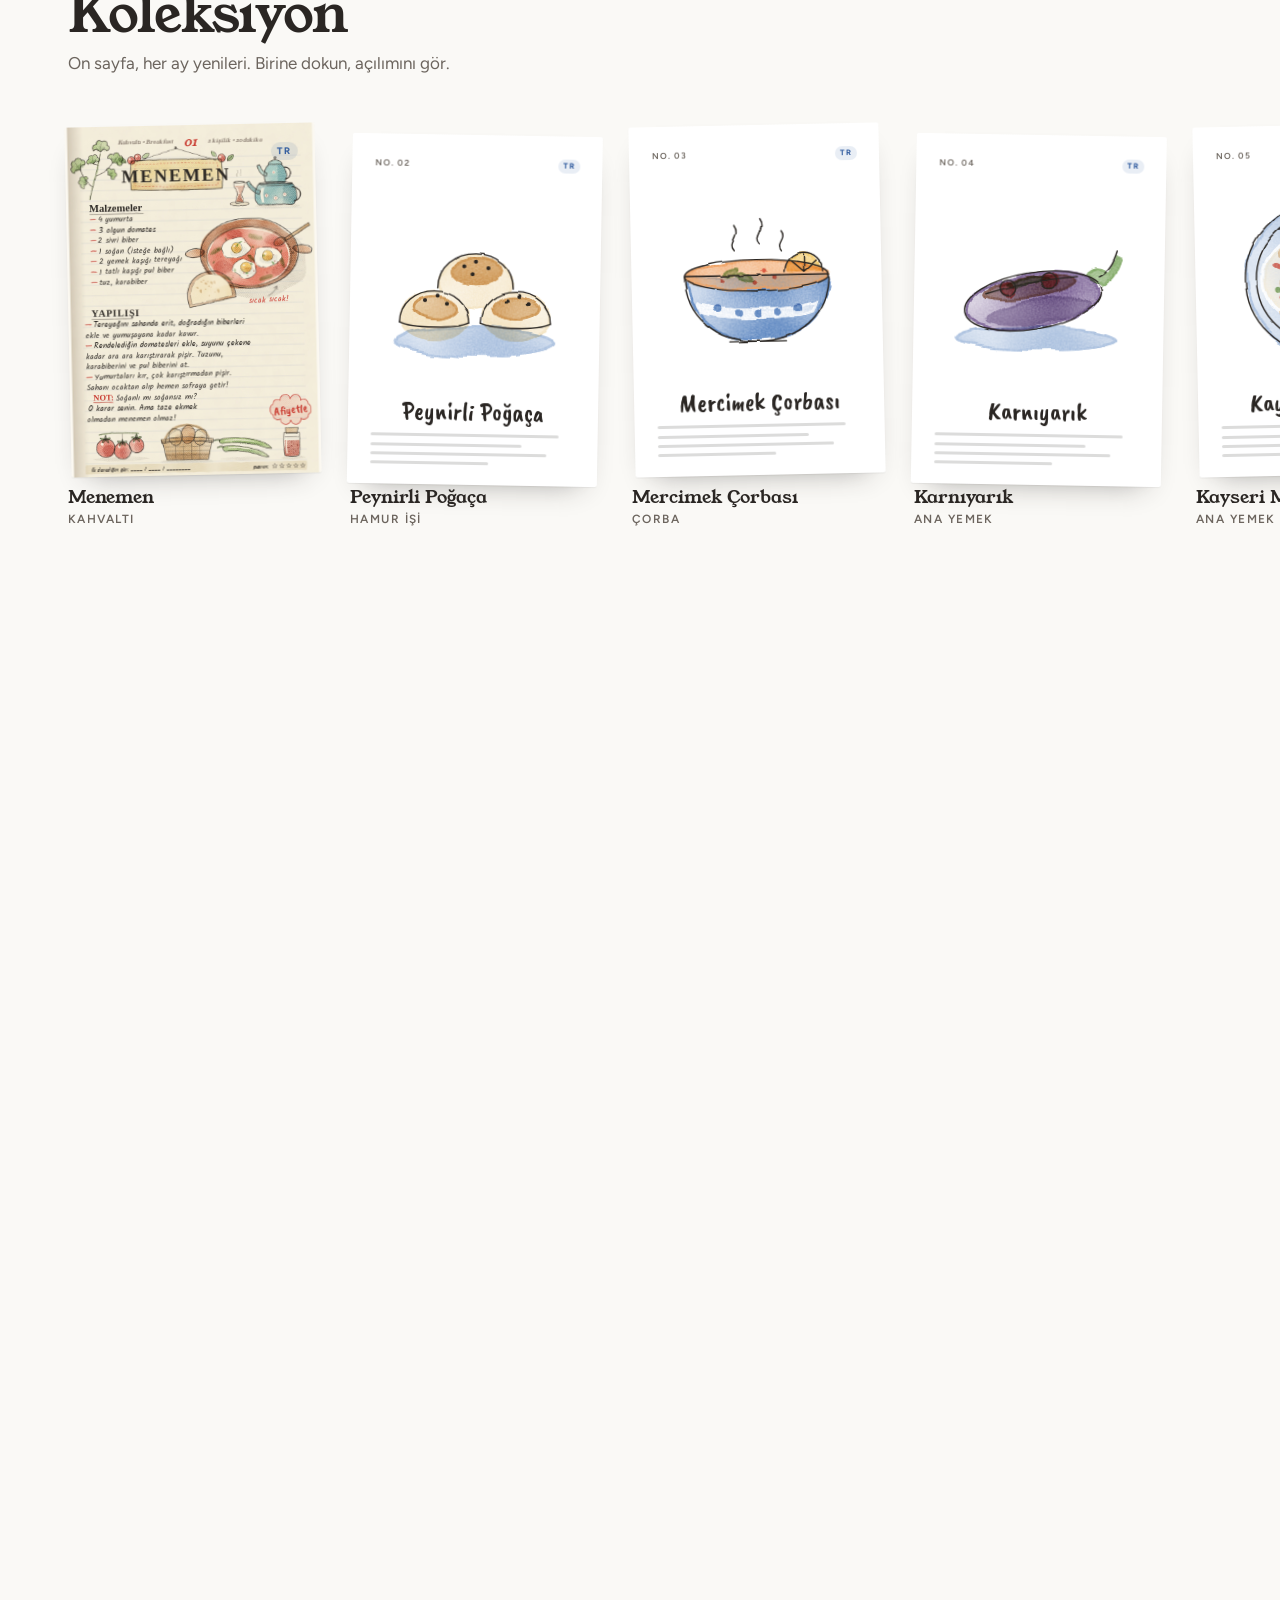
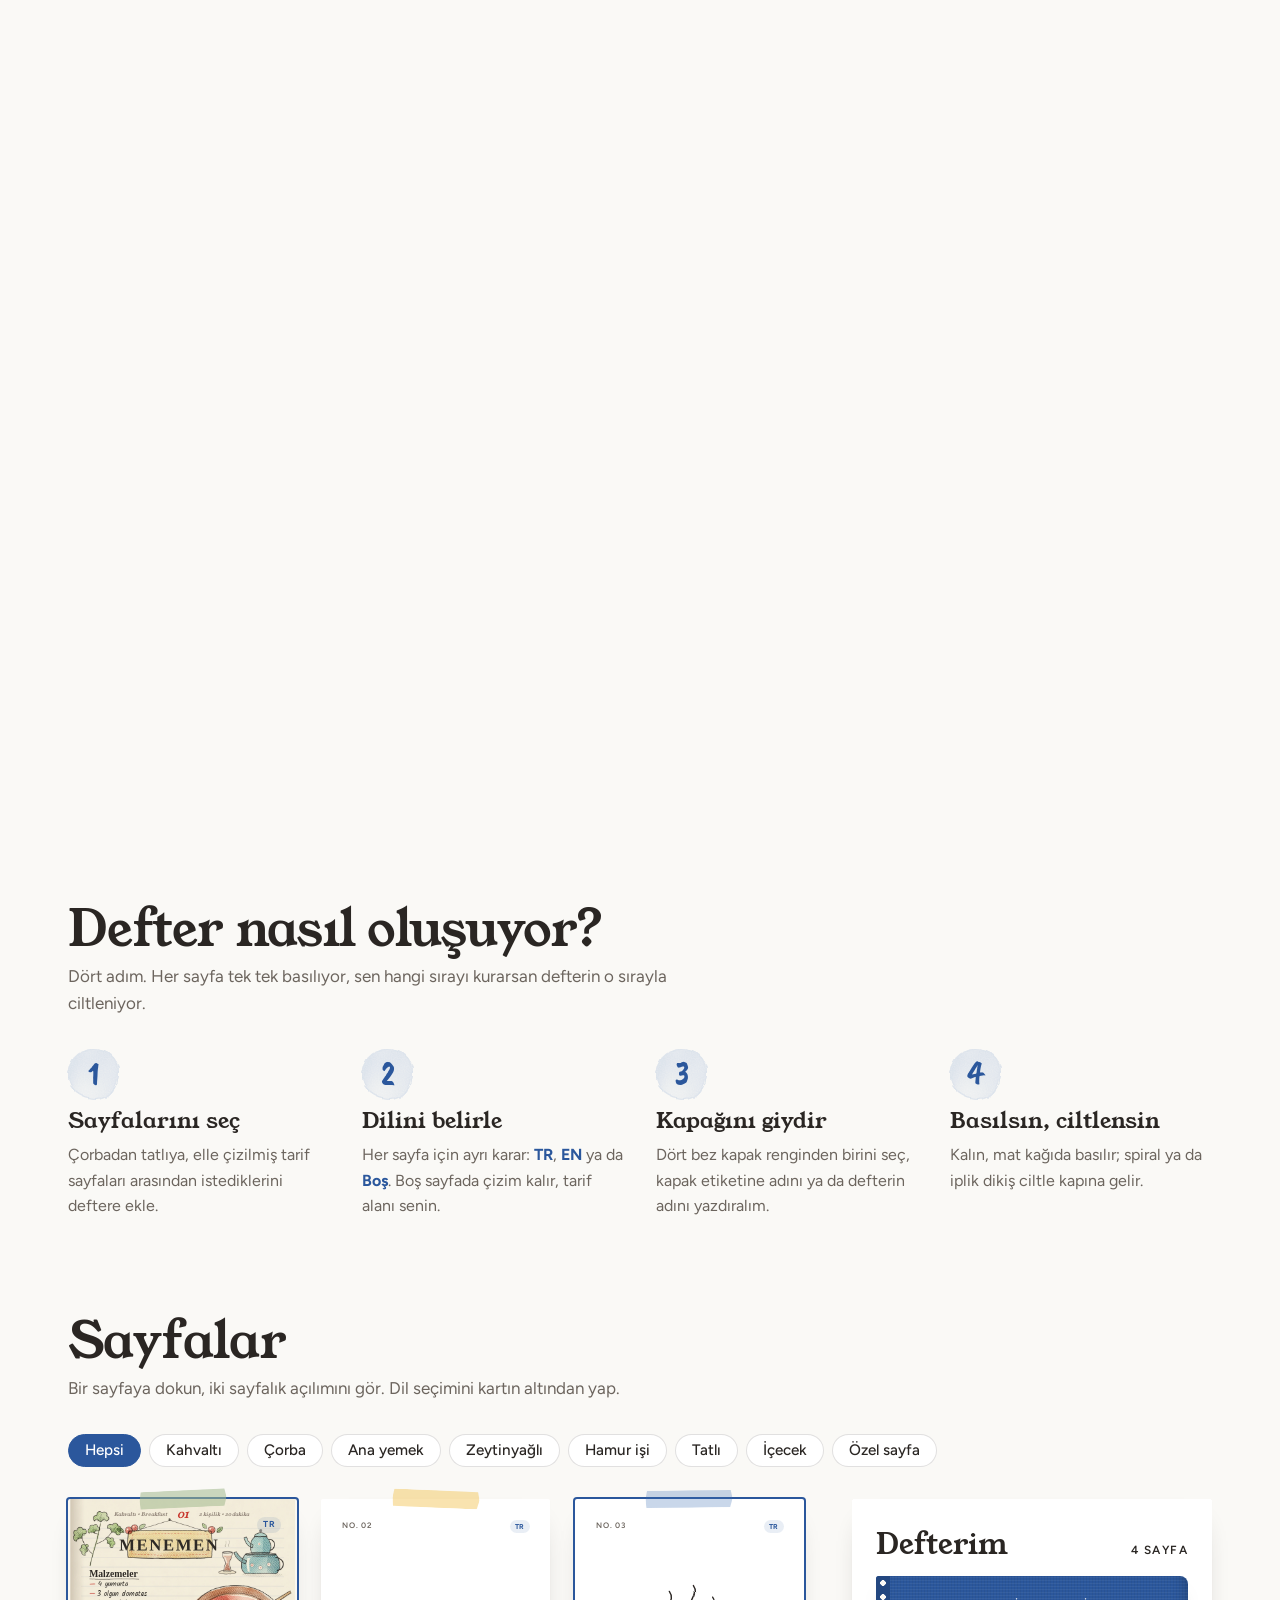
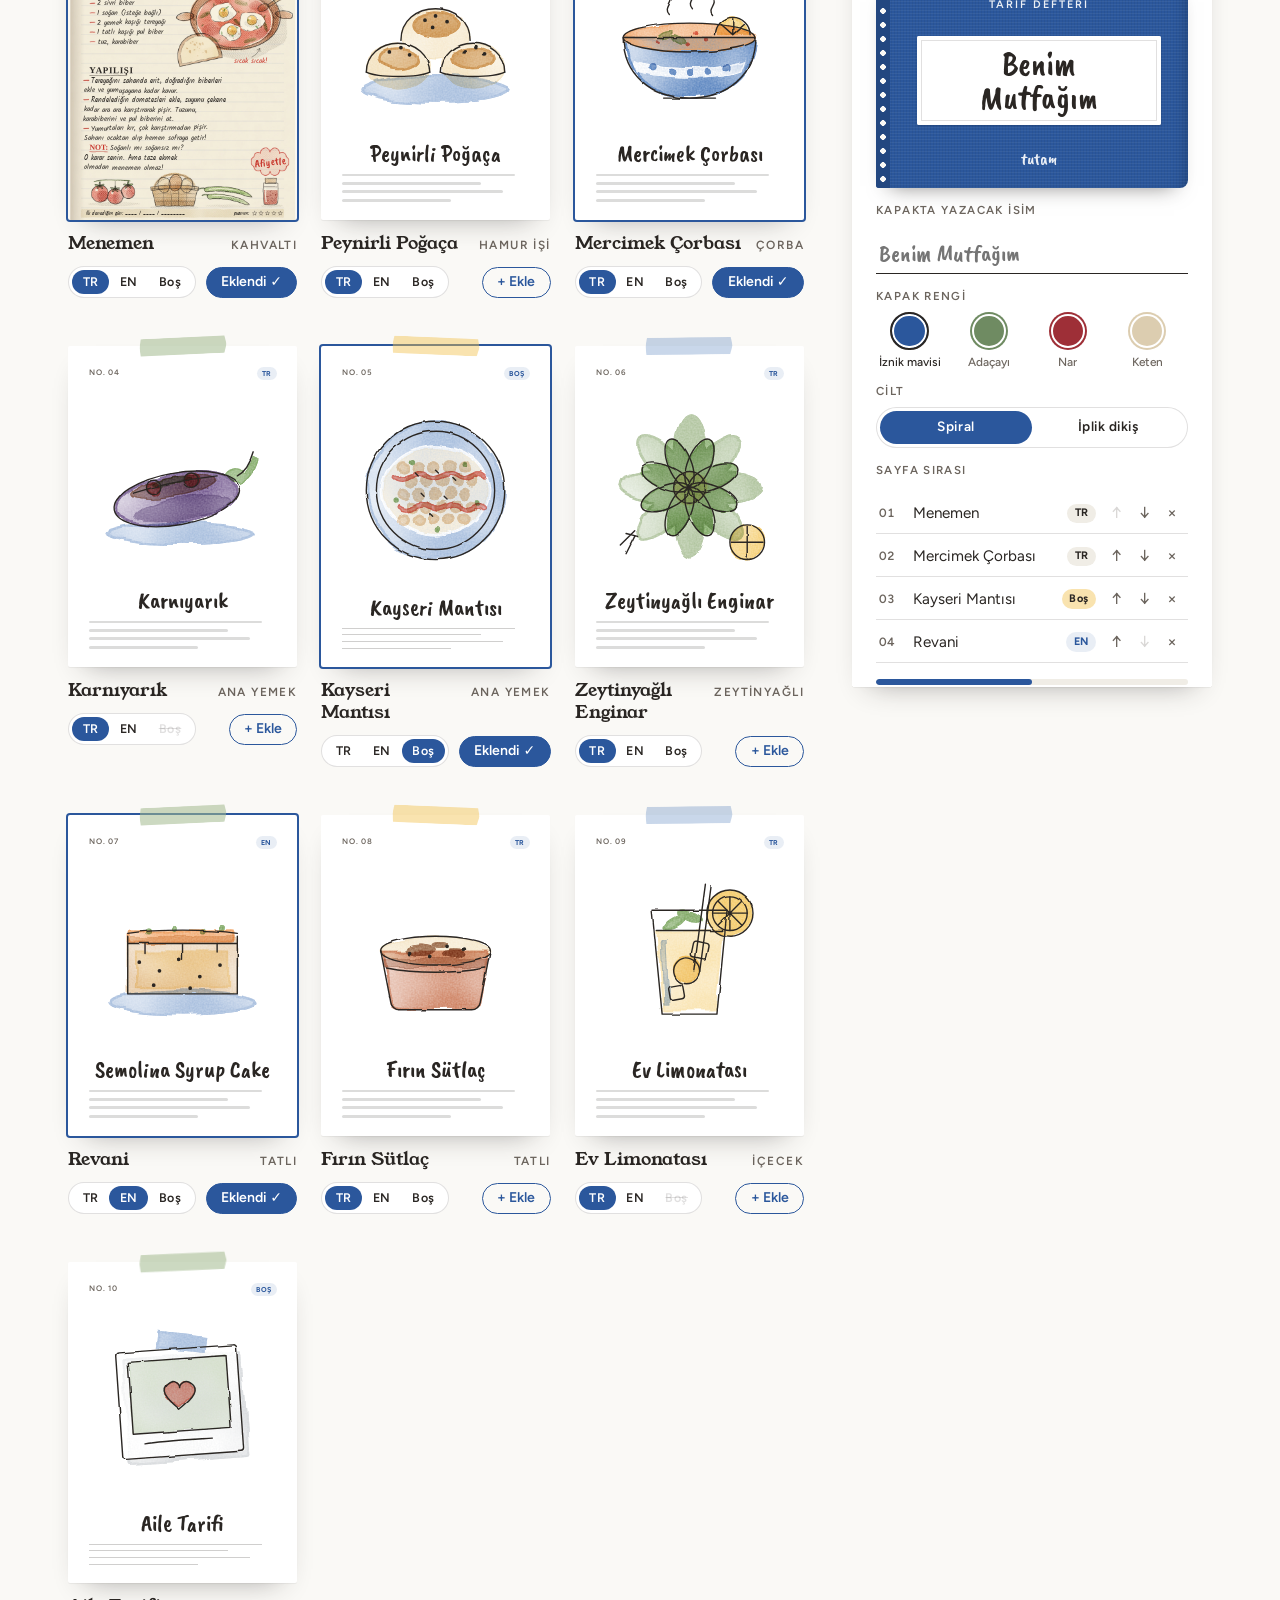
==== commit f53466e0: "Redraw Menemen as a hand-drawn notebook page; name it Tutam Menemen is now a single cream ruled page" ====
--- a/index.html
+++ b/index.html
@@ -3,8 +3,8 @@
 <head>
 <meta charset="utf-8">
 <meta name="viewport" content="width=device-width, initial-scale=1, viewport-fit=cover">
-<title>tariif defter</title>
-<meta name="description" content="Elle çizilmiş tarif sayfalarını seç, kendi tarif defterini oluştur.">
+<title>Tutam</title>
+<meta name="description" content="Tutam: Manyetik Mürekkep'ten el çizimi, kişiselleştirilebilir tarif defteri.">
 <link rel="preconnect" href="https://fonts.googleapis.com">
 <link rel="preconnect" href="https://fonts.gstatic.com" crossorigin>
 <link rel="stylesheet" href="https://fonts.googleapis.com/css2?family=Caveat+Brush&family=Figtree:wght@400..700&family=Kalam:wght@400;700&family=Young+Serif&display=swap">
@@ -48,12 +48,12 @@
   </filter>
 </svg>
 
-<div class="proto-strip">Prototip · Sayfalardaki çizimler yer tutucu, gerçek sayfalar Procreate'ten gelecek</div>
+<div class="proto-strip">Prototip · No. 01 Menemen örnek sayfa; diğer çizimler yer tutucu, gerçek sayfalar Procreate'ten gelecek</div>
 
 <header class="top">
-  <a class="logo" href="#" aria-label="tariif ana sayfa">
-    <span class="logo-word">tariif</span>
-    <span class="logo-sub">suluboya tarif defteri</span>
+  <a class="logo" href="#" aria-label="Tutam ana sayfa">
+    <span class="logo-word">tutam</span>
+    <span class="logo-sub">bir Manyetik Mürekkep defteri</span>
   </a>
   <nav class="nav" aria-label="Ana menü">
     <a href="#sayfalar">Sayfalar</a>
@@ -68,7 +68,7 @@
   <section class="scene scene-hero" data-scene="hero">
     <div class="sticky">
       <div class="hero-copy">
-        <p class="eyebrow">kalemle çizildi, suluboyayla boyandı, el yazısıyla yazıldı</p>
+        <p class="eyebrow">elle çizildi, renklendirildi, el yazısıyla yazıldı</p>
         <h1>Sayfa sayfa,<br><span class="h1-hand">senin</span> defterin.</h1>
         <p class="lede">Her tarif ayrı bir sayfa olarak çiziliyor. Beğendiklerini seç, Türkçe ya da İngilizce al, istersen tarif kısmını boş bırak ve kendi el yazınla doldur.</p>
         <div class="hero-cta">
@@ -85,7 +85,7 @@
             <div class="cover-front">
               <span class="cover-kicker">tarif defteri</span>
               <span class="cover-name">Benim Mutfağım</span>
-              <span class="cover-mark">tariif</span>
+              <span class="cover-mark">tutam</span>
             </div>
             <div class="cover-inside"><span>bu defter<br>…………… ait</span></div>
           </div>
@@ -114,7 +114,7 @@
         <h2>Her sayfa üç katmanda doğuyor.</h2>
         <ol class="build-steps" id="buildSteps">
           <li><b>Kalem</b><span>Önce ince uçlu kalemle çizgiler.</span></li>
-          <li><b>Suluboya</b><span>Sonra renkler, kat kat, kenarlarda koyulaşarak.</span></li>
+          <li><b>Renk</b><span>Sonra renkler, kat kat, sabırla.</span></li>
           <li><b>El yazısı</b><span>En son tarifin kendisi, el yazısıyla.</span></li>
         </ol>
       </div>
@@ -171,7 +171,7 @@
       <li>
         <span class="step-no">4</span>
         <h3>Basılsın, ciltlensin</h3>
-        <p>Suluboya dokusunu taşıyan kalın, mat kağıda basılır; spiral ya da iplik dikiş ciltle kapına gelir.</p>
+        <p>Kalın, mat kağıda basılır; spiral ya da iplik dikiş ciltle kapına gelir.</p>
       </li>
     </ol>
   </section>
@@ -199,7 +199,7 @@
           <div class="cover-face">
             <span class="cover-kicker">tarif defteri</span>
             <span class="cover-name" id="coverName">Benim Mutfağım</span>
-            <span class="cover-mark">tariif</span>
+            <span class="cover-mark">tutam</span>
           </div>
         </div>
 
@@ -241,18 +241,18 @@
   <!-- INSTAGRAM -->
   <section class="studio">
     <div class="section-head">
-      <h2>Çizim masasından</h2>
-      <p>Her sayfa üç aşamada doğuyor: kalemle eskiz, suluboya, son dokunuşlar. Hepsi önce Instagram'da paylaşılıyor, sıradaki tarifi takipçiler seçiyor.</p>
+      <h2>Manyetik Mürekkep'in çizim masasından</h2>
+      <p>Tutam'ın her sayfası Manyetik Mürekkep stüdyosunda üç aşamada doğuyor: kalemle eskiz, renk, son dokunuşlar. Hepsi önce Instagram'da paylaşılıyor, sıradaki tarifi takipçiler seçiyor.</p>
     </div>
     <div class="studio-grid" id="studioGrid"></div>
-    <a class="btn btn-line" href="https://instagram.com/" target="_blank" rel="noopener">Instagram'da takip et</a>
+    <a class="btn btn-line" href="https://instagram.com/" target="_blank" rel="noopener">Manyetik Mürekkep'i Instagram'da takip et</a>
   </section>
 
 </main>
 
 <footer class="foot">
-  <span class="logo-word small">tariif</span>
-  <p>Her sayfa elle çizilir, her defter tek tek hazırlanır.</p>
+  <span class="logo-word small">tutam</span>
+  <p>Tutam, Manyetik Mürekkep stüdyosunun el çizimi tarif defteridir. Her sayfa elle çizilir, her defter tek tek hazırlanır.</p>
   <p class="mono">1 su bardağı ≈ 200 ml · 1 yemek kaşığı ≈ 15 ml · 1 çay kaşığı ≈ 5 ml</p>
 </footer>
 
--- a/assets/styles.css
+++ b/assets/styles.css
@@ -580,6 +580,8 @@
 .spread--painted .mm-spread { display: block; width: 100%; height: auto; }
 .spread--painted .mm-left, .spread--painted .mm-right { display: none; }
 .spread-foot { gap: var(--s-3); }
+.spread.spread--single { display: flex; justify-content: center; background: none; box-shadow: none; overflow: visible; }
+.spread--single .mm-spread { width: auto; height: min(74vh, 900px); max-width: 100%; box-shadow: var(--shadow-sheet); }
 
 /* watercolour paintings: each pigment layer glazes over the one below it */
 .art { isolation: isolate; overflow: visible; }
@@ -912,7 +914,8 @@
   .add-btn { margin-left: 0; }
   .card-meta { flex-direction: column; gap: .2rem; }
   .spread-dialog { padding: var(--s-3); }
-  .spread--painted .mm-both { display: none; }
+  .spread--painted:not(.spread--single) .mm-both { display: none; }
+  .spread--single .mm-spread { width: 100%; height: auto; }
   .spread--painted .mm-left, .spread--painted .mm-right { display: block; }
   .spread--painted .mm-right { border-top: 1px solid var(--rule); }
   .spread { grid-template-columns: minmax(0, 1fr); }
